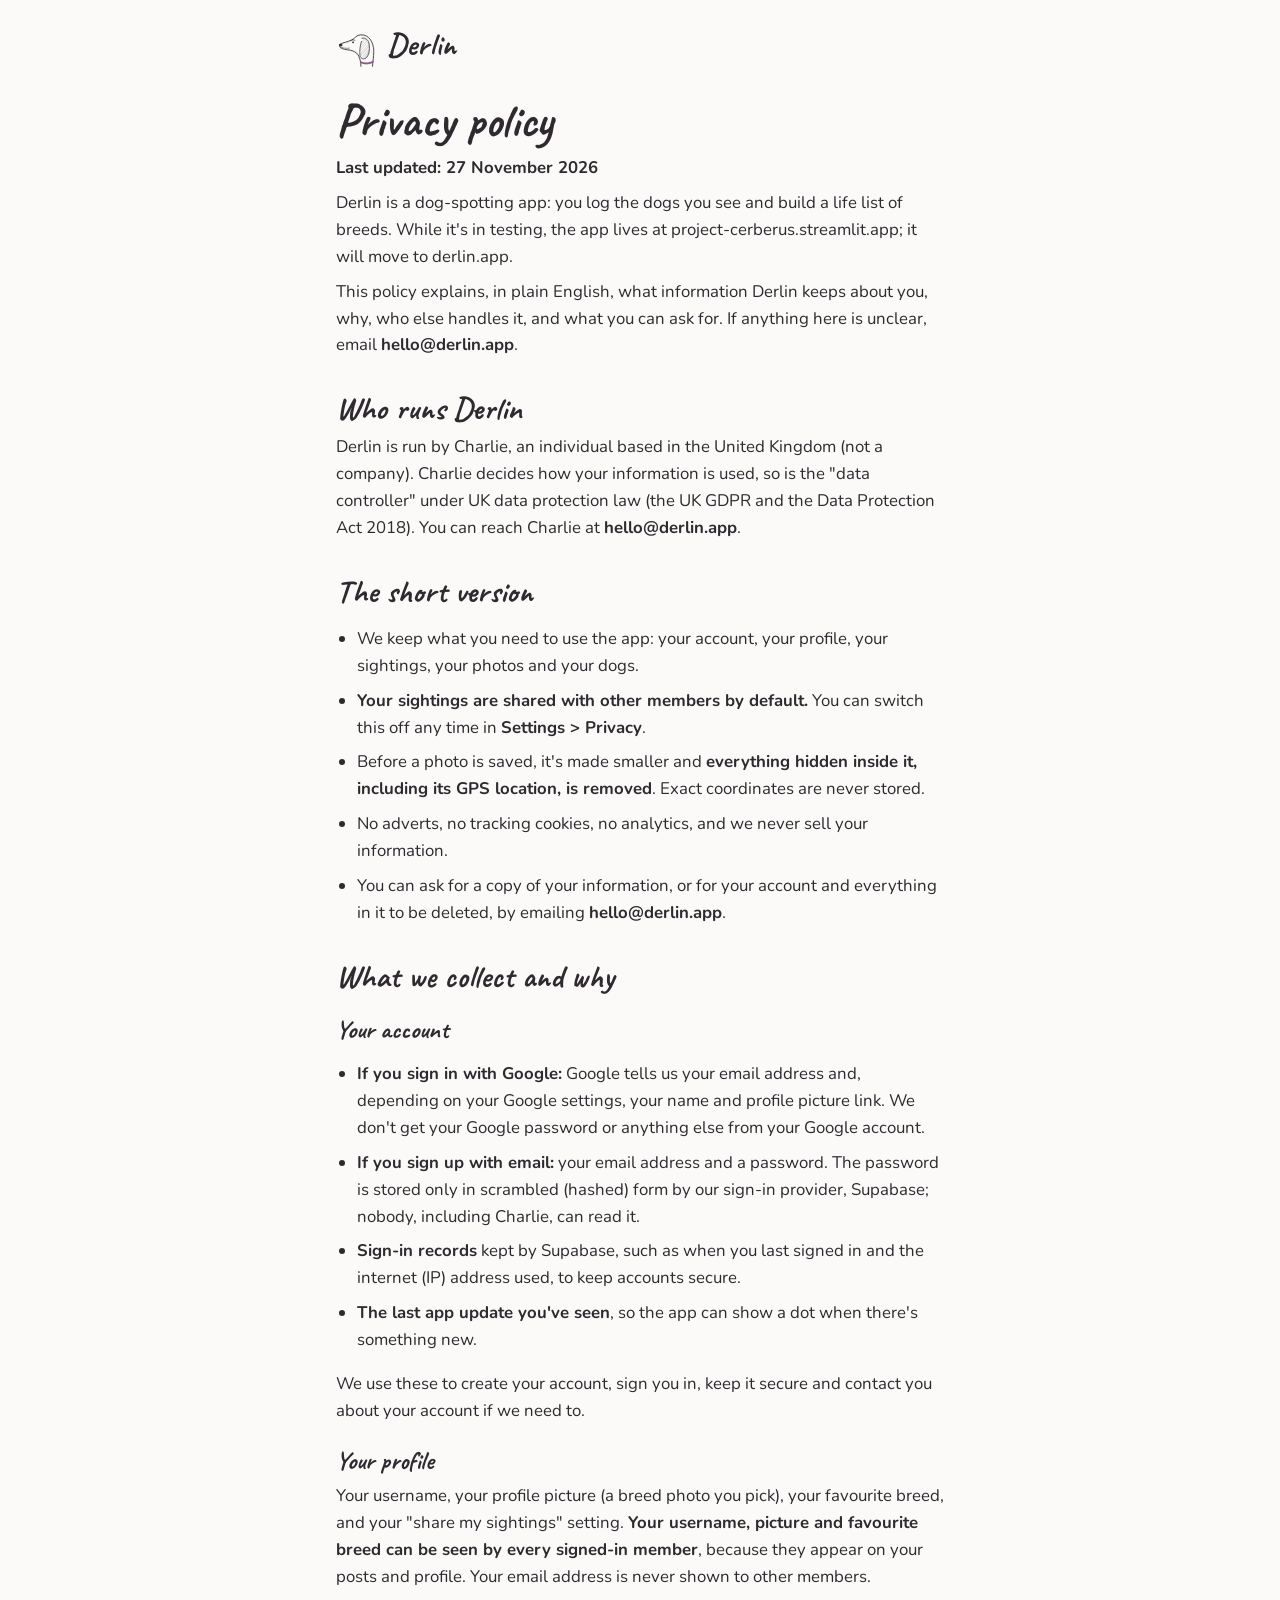
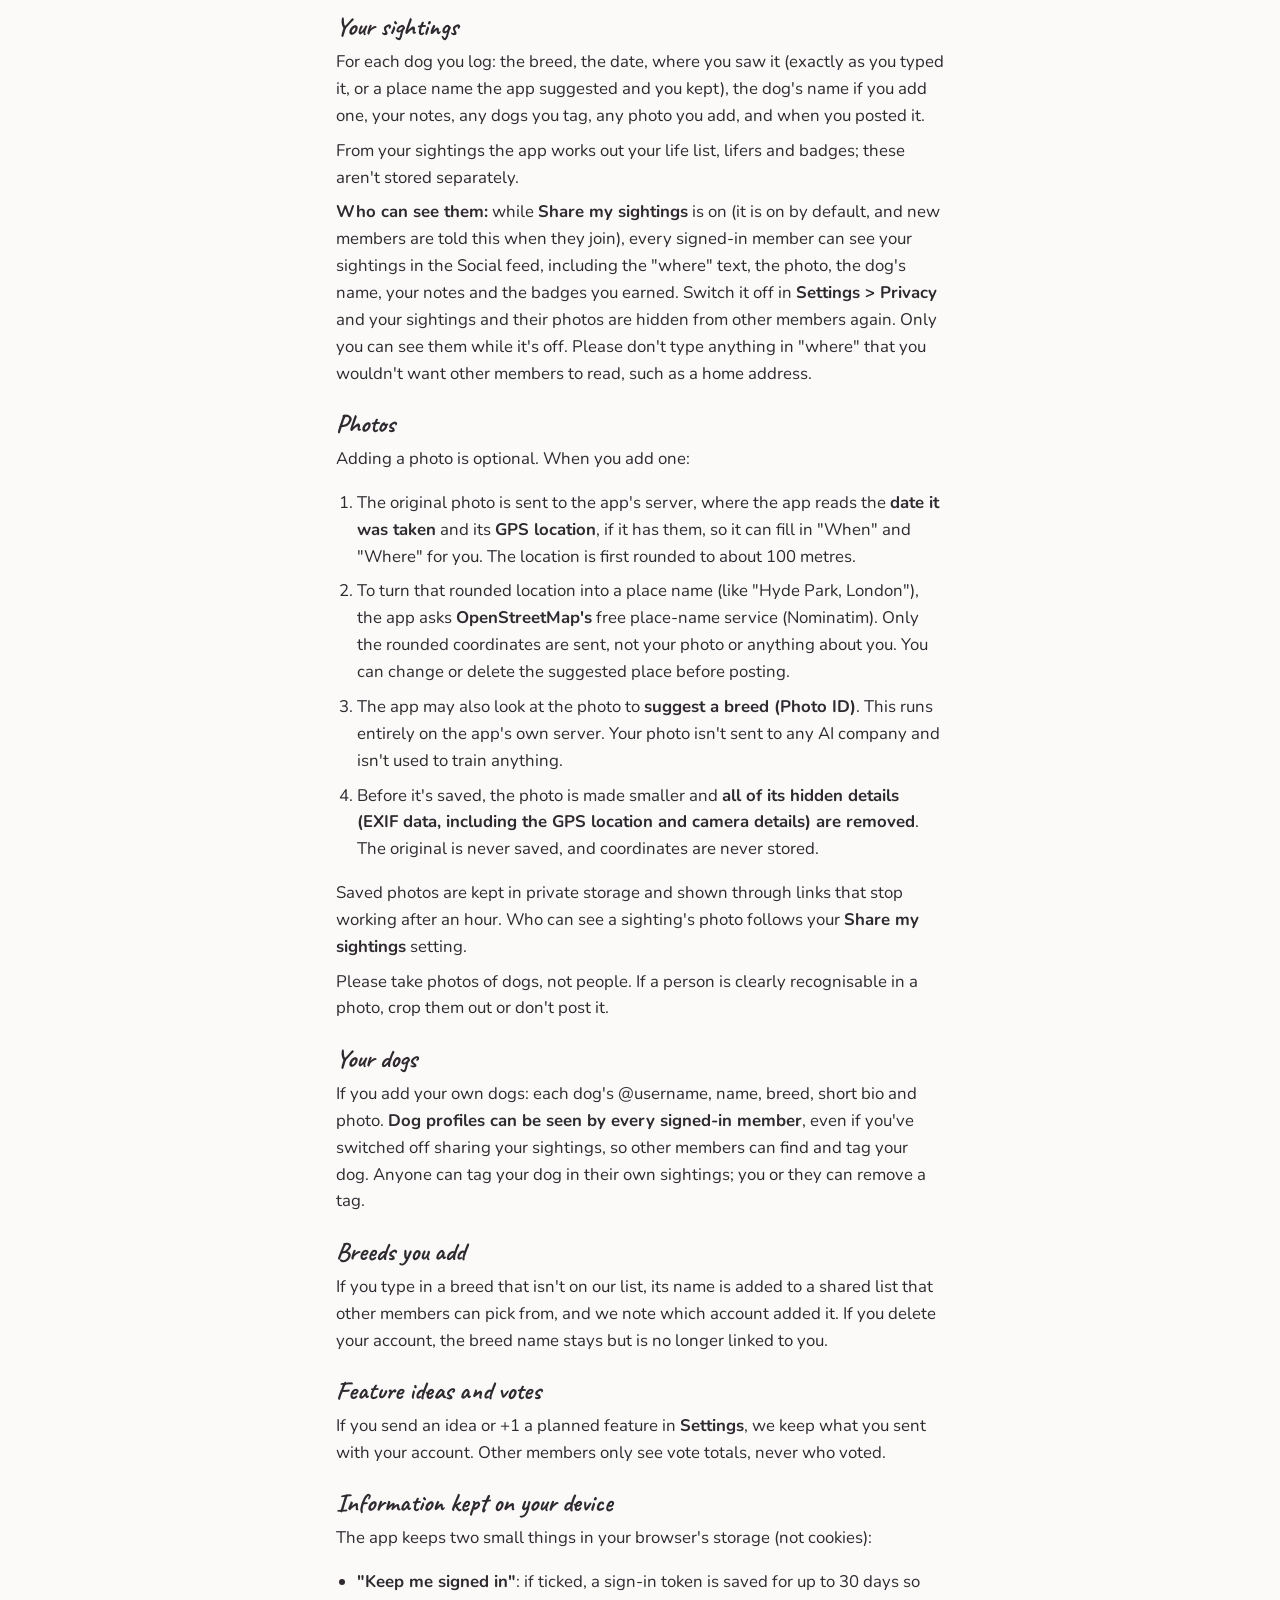
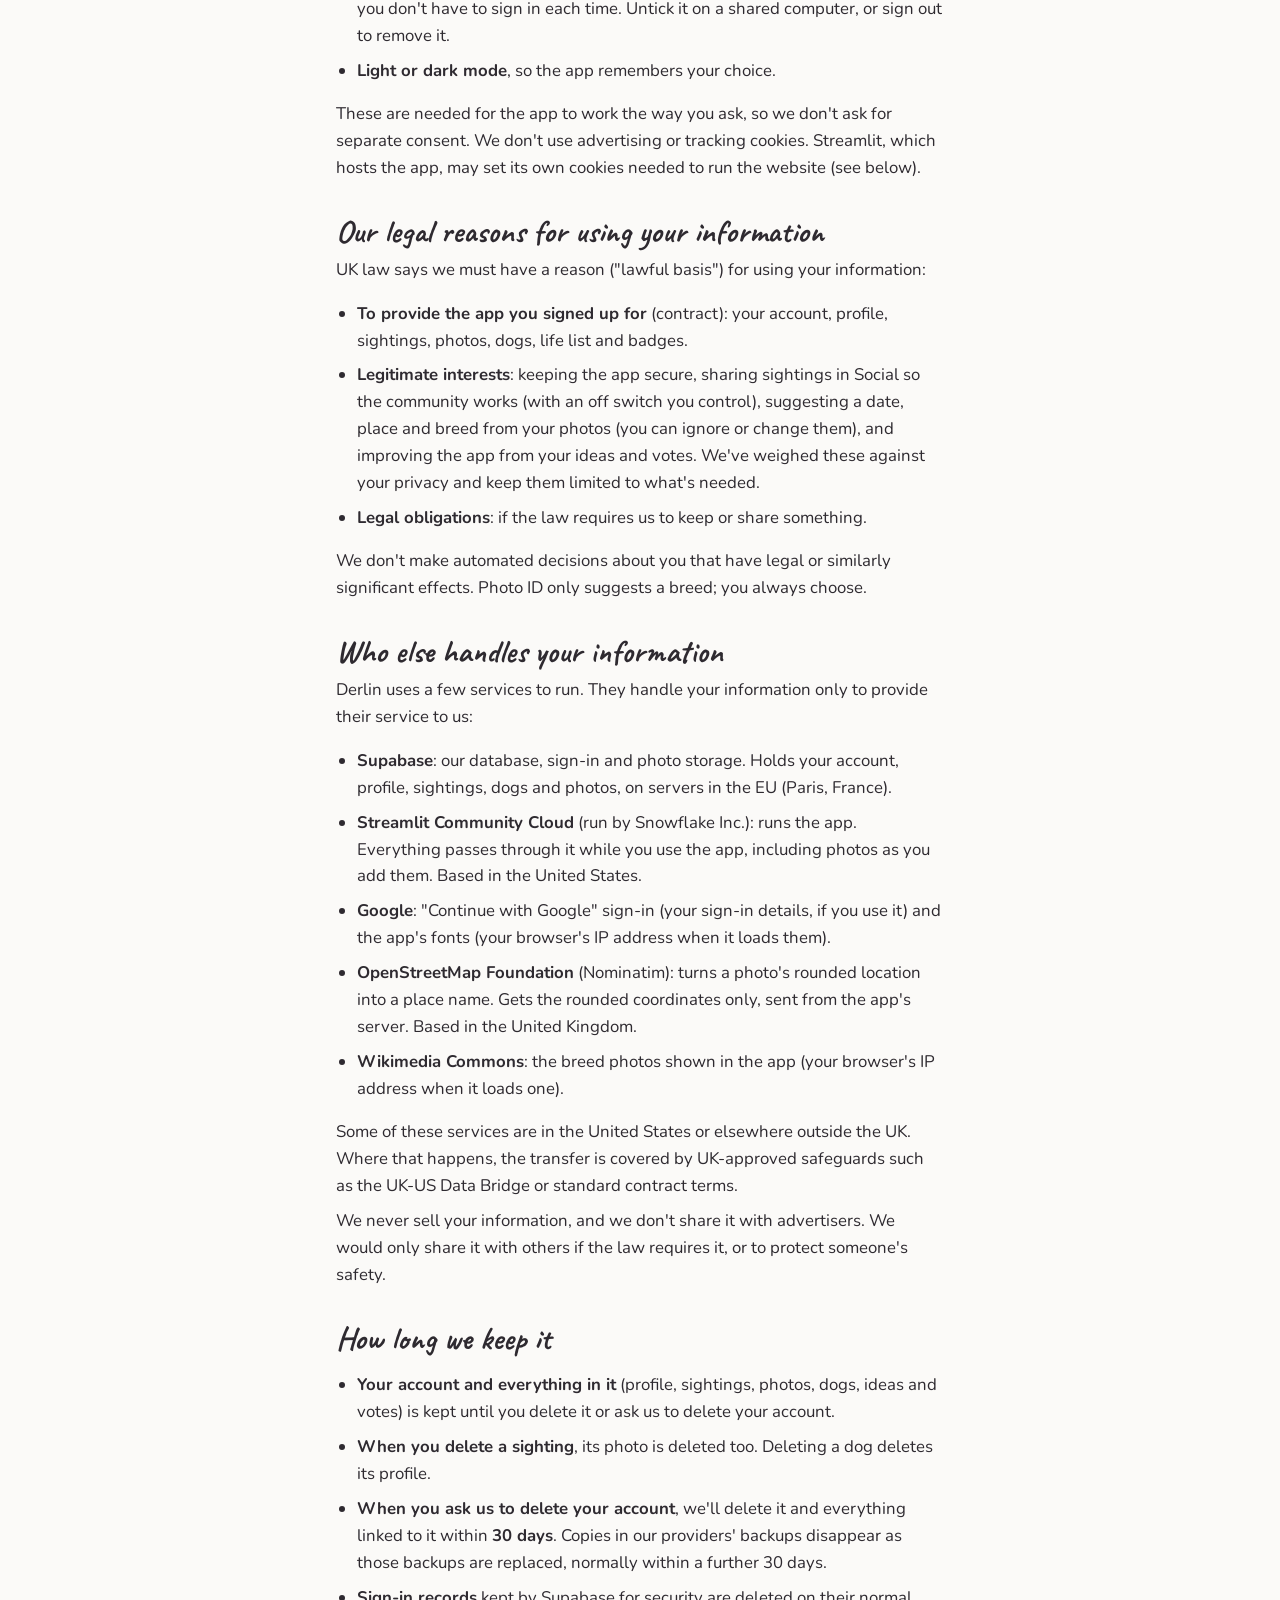
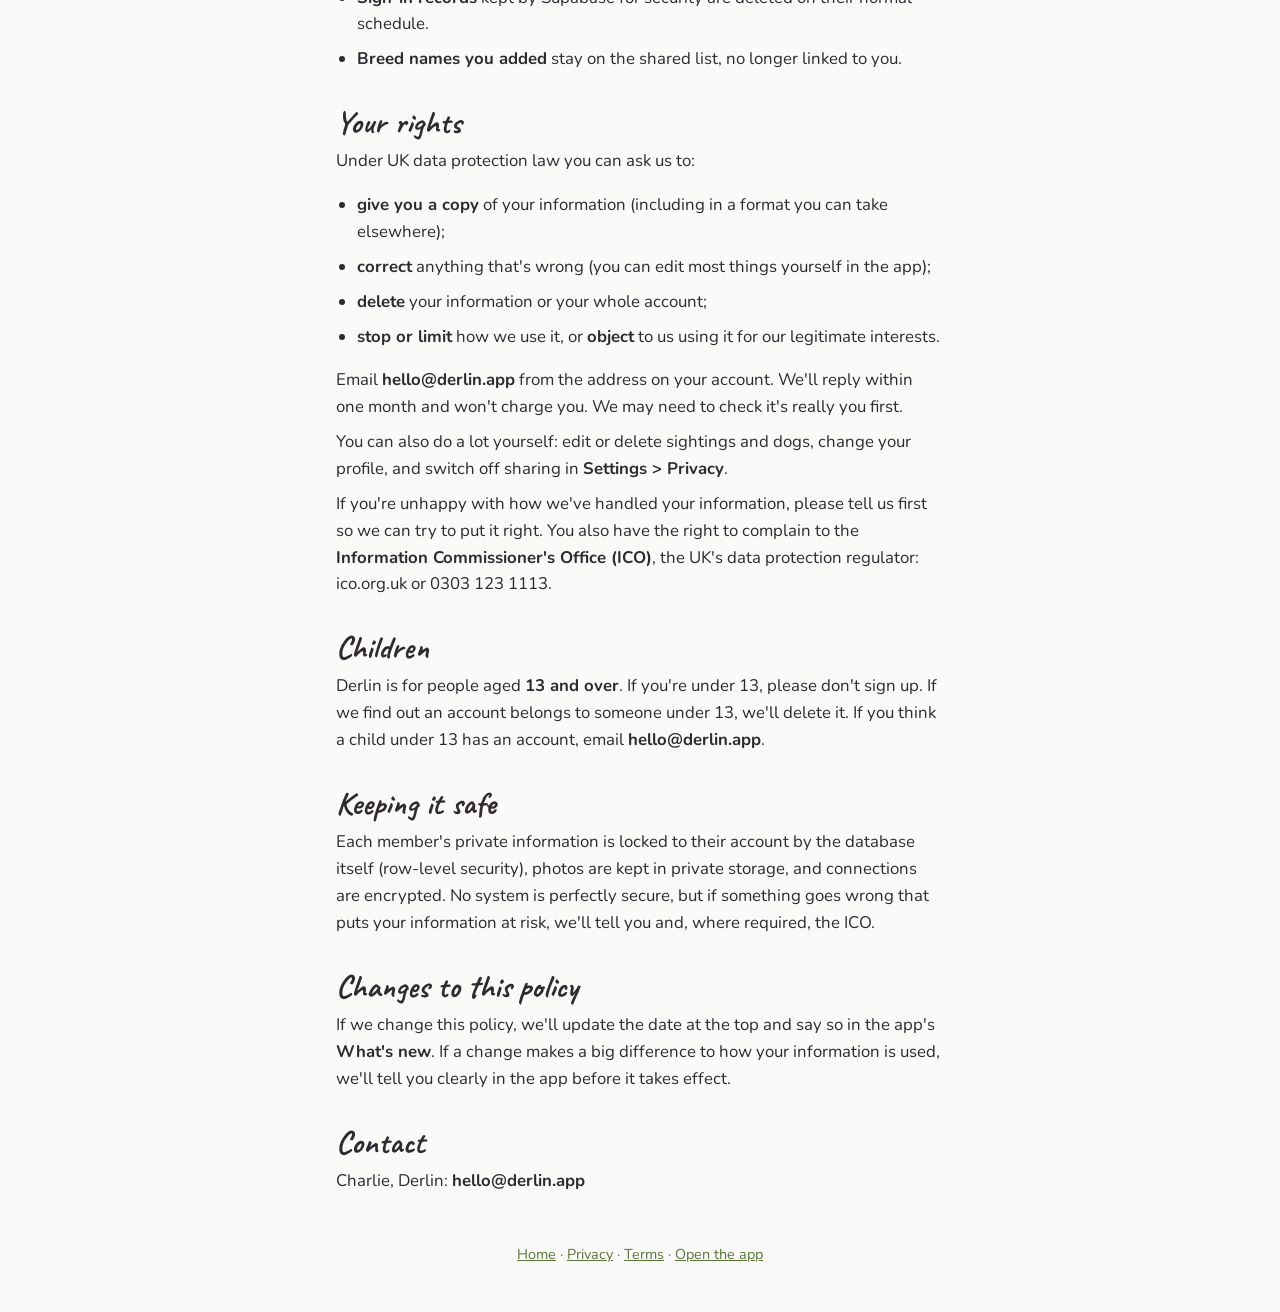
==== site/privacy/index.html @ f9aa0d82 "Get the app ready to run on Render at app.derlin.app Adds render.yaml, a Render "Blueprint" that tel" ====
<!doctype html>
<html lang="en">
<head>
<meta charset="utf-8">
<meta name="viewport" content="width=device-width, initial-scale=1">
<title>Privacy policy - Derlin</title>
<meta name="theme-color" content="#FBFAF8" media="(prefers-color-scheme: light)">
<meta name="theme-color" content="#18171A" media="(prefers-color-scheme: dark)">
<link rel="icon" href="../icon.svg" type="image/svg+xml">
<link rel="icon" href="../icon.png" type="image/png">
<link rel="apple-touch-icon" href="../icon.png">
<link rel="preconnect" href="https://fonts.googleapis.com">
<link rel="preconnect" href="https://fonts.gstatic.com" crossorigin>
<link href="https://fonts.googleapis.com/css2?family=Caveat:wght@600;700&family=Nunito:wght@400;600;700;800&display=swap" rel="stylesheet">
<link rel="stylesheet" href="../style.css">
</head>
<body>
<main>
  <header class="legal-top"><svg class="logo" xmlns="http://www.w3.org/2000/svg" viewBox="0 0 180 200" role="img" aria-label="Derlin logo: a pencil sketch of a dachshund's head">
  <defs>
    <clipPath id="ear">
      <path d="M112 70 C128 66 142 78 144 98 C147 122 142 146 130 156 C120 164 106 158 104 146 C101 128 104 104 110 84 Z"/>
    </clipPath>
  </defs>
  <g class="ink" fill="none" stroke="currentColor" stroke-linecap="round" stroke-linejoin="round">
    <g clip-path="url(#ear)" stroke-width="1.3" stroke-opacity=".5">
      <path d="M104 96 L122 74"/><path d="M104 106 L130 74"/><path d="M104 116 L137 78"/>
      <path d="M103 127 L141 84"/><path d="M104 138 L144 93"/><path d="M107 147 L145 103"/>
      <path d="M112 154 L145 115"/><path d="M119 158 L144 128"/><path d="M127 158 L142 140"/>
      <path d="M118 150 L143 122" stroke-opacity=".35"/><path d="M110 140 L144 101" stroke-opacity=".35"/>
    </g>
    <path stroke-width="3.4" d="M158 192 C160 160 168 128 160 100 C154 78 140 60 118 56 C100 53 86 60 78 72 C66 80 46 86 26 92 C16 95 12 104 18 110 C26 118 44 120 62 122 C76 124 88 132 96 142 C104 156 108 174 108 192"/>
    <path stroke-width="3.1" d="M112 70 C128 66 142 78 144 98 C147 122 142 146 130 156 C120 164 106 158 104 146 C101 128 104 104 110 84"/>
    <path stroke-width="2.3" d="M65 79 Q73 74 82 79"/>
    <path stroke-width="2.3" d="M23 110 C34 114 46 115 58 113"/>
    <g stroke-width="1.3" stroke-opacity=".5">
      <path d="M157 188 C159 158 167 129 159 103 C153 81 139 61 118 58 C101 56 89 61 81 70"/>
      <path d="M76 75 C64 82 46 87 29 93 C21 96 16 101 19 107"/>
      <path d="M114 71 C130 69 141 82 142 101 C144 124 139 145 128 154"/>
      <path d="M61 124 C76 126 87 134 95 145 C102 158 106 174 107 189"/>
      <path d="M66 81 Q73 77 80 80"/>
    </g>
    <g stroke-width="1.2" stroke-opacity=".38">
      <path d="M40 117 L48 119"/><path d="M50 118 L58 119"/>
      <path d="M44 92 L52 89"/><path d="M56 88 L63 85"/>
      <path d="M86 126 L92 131"/><path d="M90 136 L96 141"/>
      <path d="M150 120 L156 126"/><path d="M151 132 L157 137"/>
    </g>
    <ellipse cx="74" cy="88" rx="4.4" ry="4" fill="currentColor" stroke="none"/>
    <circle cx="75.6" cy="86.6" r="1.2" fill="#FAF8F5" stroke="none"/>
    <ellipse cx="20" cy="100" rx="7.6" ry="6.3" fill="currentColor" stroke="none"/>
    <path stroke-width="1.2" stroke-opacity=".5" d="M27 97 C30 101 30 104 27 107"/>
  </g>
  <path class="collar" d="M108 174 C122 181 146 181 160 172" fill="none" stroke="#8A5A83" stroke-width="7" stroke-linecap="round"/>
  <path class="collar" d="M110 179 C124 185 145 185 158 177" fill="none" stroke="#8A5A83" stroke-width="1.4" stroke-opacity=".55" stroke-linecap="round"/>
</svg><a href="../">Derlin</a></header>
  <article class="legal">
<h1>Privacy policy</h1>
<p><strong>Last updated: 27 November 2026</strong></p>
<p>Derlin is a dog-spotting app: you log the dogs you see and build a life list of breeds. While it's in testing, the app lives at project-cerberus.streamlit.app; it will move to derlin.app.</p>
<p>This policy explains, in plain English, what information Derlin keeps about you, why, who else handles it, and what you can ask for. If anything here is unclear, email <strong>hello@derlin.app</strong>.</p>
<h2>Who runs Derlin</h2>
<p>Derlin is run by Charlie, an individual based in the United Kingdom (not a company). Charlie decides how your information is used, so is the "data controller" under UK data protection law (the UK GDPR and the Data Protection Act 2018). You can reach Charlie at <strong>hello@derlin.app</strong>.</p>
<h2>The short version</h2>
<ul>
<li>We keep what you need to use the app: your account, your profile, your sightings, your photos and your dogs.</li>
<li><strong>Your sightings are shared with other members by default.</strong> You can switch this off any time in <strong>Settings &gt; Privacy</strong>.</li>
<li>Before a photo is saved, it's made smaller and <strong>everything hidden inside it, including its GPS location, is removed</strong>. Exact coordinates are never stored.</li>
<li>No adverts, no tracking cookies, no analytics, and we never sell your information.</li>
<li>You can ask for a copy of your information, or for your account and everything in it to be deleted, by emailing <strong>hello@derlin.app</strong>.</li>
</ul>
<h2>What we collect and why</h2>
<h3>Your account</h3>
<ul>
<li><strong>If you sign in with Google:</strong> Google tells us your email address and, depending on your Google settings, your name and profile picture link. We don't get your Google password or anything else from your Google account.</li>
<li><strong>If you sign up with email:</strong> your email address and a password. The password is stored only in scrambled (hashed) form by our sign-in provider, Supabase; nobody, including Charlie, can read it.</li>
<li><strong>Sign-in records</strong> kept by Supabase, such as when you last signed in and the internet (IP) address used, to keep accounts secure.</li>
<li><strong>The last app update you've seen</strong>, so the app can show a dot when there's something new.</li>
</ul>
<p>We use these to create your account, sign you in, keep it secure and contact you about your account if we need to.</p>
<h3>Your profile</h3>
<p>Your username, your profile picture (a breed photo you pick), your favourite breed, and your "share my sightings" setting. <strong>Your username, picture and favourite breed can be seen by every signed-in member</strong>, because they appear on your posts and profile. Your email address is never shown to other members.</p>
<h3>Your sightings</h3>
<p>For each dog you log: the breed, the date, where you saw it (exactly as you typed it, or a place name the app suggested and you kept), the dog's name if you add one, your notes, any dogs you tag, any photo you add, and when you posted it.</p>
<p>From your sightings the app works out your life list, lifers and badges; these aren't stored separately.</p>
<p><strong>Who can see them:</strong> while <strong>Share my sightings</strong> is on (it is on by default, and new members are told this when they join), every signed-in member can see your sightings in the Social feed, including the "where" text, the photo, the dog's name, your notes and the badges you earned. Switch it off in <strong>Settings &gt; Privacy</strong> and your sightings and their photos are hidden from other members again. Only you can see them while it's off. Please don't type anything in "where" that you wouldn't want other members to read, such as a home address.</p>
<h3>Photos</h3>
<p>Adding a photo is optional. When you add one:</p>
<ol>
<li>The original photo is sent to the app's server, where the app reads the <strong>date it was taken</strong> and its <strong>GPS location</strong>, if it has them, so it can fill in "When" and "Where" for you. The location is first rounded to about 100 metres.</li>
<li>To turn that rounded location into a place name (like "Hyde Park, London"), the app asks <strong>OpenStreetMap's</strong> free place-name service (Nominatim). Only the rounded coordinates are sent, not your photo or anything about you. You can change or delete the suggested place before posting.</li>
<li>The app may also look at the photo to <strong>suggest a breed (Photo ID)</strong>. This runs entirely on the app's own server. Your photo isn't sent to any AI company and isn't used to train anything.</li>
<li>Before it's saved, the photo is made smaller and <strong>all of its hidden details (EXIF data, including the GPS location and camera details) are removed</strong>. The original is never saved, and coordinates are never stored.</li>
</ol>
<p>Saved photos are kept in private storage and shown through links that stop working after an hour. Who can see a sighting's photo follows your <strong>Share my sightings</strong> setting.</p>
<p>Please take photos of dogs, not people. If a person is clearly recognisable in a photo, crop them out or don't post it.</p>
<h3>Your dogs</h3>
<p>If you add your own dogs: each dog's @username, name, breed, short bio and photo. <strong>Dog profiles can be seen by every signed-in member</strong>, even if you've switched off sharing your sightings, so other members can find and tag your dog. Anyone can tag your dog in their own sightings; you or they can remove a tag.</p>
<h3>Breeds you add</h3>
<p>If you type in a breed that isn't on our list, its name is added to a shared list that other members can pick from, and we note which account added it. If you delete your account, the breed name stays but is no longer linked to you.</p>
<h3>Feature ideas and votes</h3>
<p>If you send an idea or +1 a planned feature in <strong>Settings</strong>, we keep what you sent with your account. Other members only see vote totals, never who voted.</p>
<h3>Information kept on your device</h3>
<p>The app keeps two small things in your browser's storage (not cookies):</p>
<ul>
<li><strong>"Keep me signed in"</strong>: if ticked, a sign-in token is saved for up to 30 days so you don't have to sign in each time. Untick it on a shared computer, or sign out to remove it.</li>
<li><strong>Light or dark mode</strong>, so the app remembers your choice.</li>
</ul>
<p>These are needed for the app to work the way you ask, so we don't ask for separate consent. We don't use advertising or tracking cookies. Streamlit, which hosts the app, may set its own cookies needed to run the website (see below).</p>
<h2>Our legal reasons for using your information</h2>
<p>UK law says we must have a reason ("lawful basis") for using your information:</p>
<ul>
<li><strong>To provide the app you signed up for</strong> (contract): your account, profile, sightings, photos, dogs, life list and badges.</li>
<li><strong>Legitimate interests</strong>: keeping the app secure, sharing sightings in Social so the community works (with an off switch you control), suggesting a date, place and breed from your photos (you can ignore or change them), and improving the app from your ideas and votes. We've weighed these against your privacy and keep them limited to what's needed.</li>
<li><strong>Legal obligations</strong>: if the law requires us to keep or share something.</li>
</ul>
<p>We don't make automated decisions about you that have legal or similarly significant effects. Photo ID only suggests a breed; you always choose.</p>
<h2>Who else handles your information</h2>
<p>Derlin uses a few services to run. They handle your information only to provide their service to us:</p>
<ul>
<li><strong>Supabase</strong>: our database, sign-in and photo storage. Holds your account, profile, sightings, dogs and photos, on servers in the EU (Paris, France).</li>
<li><strong>Streamlit Community Cloud</strong> (run by Snowflake Inc.): runs the app. Everything passes through it while you use the app, including photos as you add them. Based in the United States.</li>
<li><strong>Google</strong>: "Continue with Google" sign-in (your sign-in details, if you use it) and the app's fonts (your browser's IP address when it loads them).</li>
<li><strong>OpenStreetMap Foundation</strong> (Nominatim): turns a photo's rounded location into a place name. Gets the rounded coordinates only, sent from the app's server. Based in the United Kingdom.</li>
<li><strong>Wikimedia Commons</strong>: the breed photos shown in the app (your browser's IP address when it loads one).</li>
</ul>
<p>Some of these services are in the United States or elsewhere outside the UK. Where that happens, the transfer is covered by UK-approved safeguards such as the UK-US Data Bridge or standard contract terms.</p>
<p>We never sell your information, and we don't share it with advertisers. We would only share it with others if the law requires it, or to protect someone's safety.</p>
<h2>How long we keep it</h2>
<ul>
<li><strong>Your account and everything in it</strong> (profile, sightings, photos, dogs, ideas and votes) is kept until you delete it or ask us to delete your account.</li>
<li><strong>When you delete a sighting</strong>, its photo is deleted too. Deleting a dog deletes its profile.</li>
<li><strong>When you ask us to delete your account</strong>, we'll delete it and everything linked to it within <strong>30 days</strong>. Copies in our providers' backups disappear as those backups are replaced, normally within a further 30 days.</li>
<li><strong>Sign-in records</strong> kept by Supabase for security are deleted on their normal schedule.</li>
<li><strong>Breed names you added</strong> stay on the shared list, no longer linked to you.</li>
</ul>
<h2>Your rights</h2>
<p>Under UK data protection law you can ask us to:</p>
<ul>
<li><strong>give you a copy</strong> of your information (including in a format you can take elsewhere);</li>
<li><strong>correct</strong> anything that's wrong (you can edit most things yourself in the app);</li>
<li><strong>delete</strong> your information or your whole account;</li>
<li><strong>stop or limit</strong> how we use it, or <strong>object</strong> to us using it for our legitimate interests.</li>
</ul>
<p>Email <strong>hello@derlin.app</strong> from the address on your account. We'll reply within one month and won't charge you. We may need to check it's really you first.</p>
<p>You can also do a lot yourself: edit or delete sightings and dogs, change your profile, and switch off sharing in <strong>Settings &gt; Privacy</strong>.</p>
<p>If you're unhappy with how we've handled your information, please tell us first so we can try to put it right. You also have the right to complain to the <strong>Information Commissioner's Office (ICO)</strong>, the UK's data protection regulator: ico.org.uk or 0303 123 1113.</p>
<h2>Children</h2>
<p>Derlin is for people aged <strong>13 and over</strong>. If you're under 13, please don't sign up. If we find out an account belongs to someone under 13, we'll delete it. If you think a child under 13 has an account, email <strong>hello@derlin.app</strong>.</p>
<h2>Keeping it safe</h2>
<p>Each member's private information is locked to their account by the database itself (row-level security), photos are kept in private storage, and connections are encrypted. No system is perfectly secure, but if something goes wrong that puts your information at risk, we'll tell you and, where required, the ICO.</p>
<h2>Changes to this policy</h2>
<p>If we change this policy, we'll update the date at the top and say so in the app's <strong>What's new</strong>. If a change makes a big difference to how your information is used, we'll tell you clearly in the app before it takes effect.</p>
<h2>Contact</h2>
<p>Charlie, Derlin: <strong>hello@derlin.app</strong></p>
  </article>
  <footer>
    <p><a href="../">Home</a> · <a href="../privacy/">Privacy</a> · <a href="../terms/">Terms</a> · <a href="https://project-cerberus.streamlit.app">Open the app</a></p>
  </footer>
</main>
</body>
</html>
---- site/style.css ----
/* Styles for the Derlin landing page and its privacy and terms pages. Hand-edited
   (not generated): scripts/build_site.py only writes the HTML pages. */
/* The app's brand colours (.streamlit/config.toml and MOBILE_CSS / DARK_CSS in app.py).
   Unlike the app, this page simply follows the phone's light or dark setting. */
:root {
  --paper: #FBFAF8; --card: #EFF2E8; --ink: #2E2A30; --ink-soft: #5E5862;
  --pistachio: #BFD99A; --pistachio-soft: rgba(191, 217, 154, .35);
  --pistachio-text: #56763A; --plum: #8A5A83; --plum-soft: rgba(138, 90, 131, .12);
  --on-pistachio: #26222A;
}
@media (prefers-color-scheme: dark) {
  :root {
    --paper: #18171A; --card: #262429; --ink: #ECE9EE; --ink-soft: #B5AFB9;
    --pistachio: #A9C985; --pistachio-soft: rgba(169, 201, 133, .16);
    --pistachio-text: #B9D697; --plum: #E3BEDD; --plum-soft: rgba(227, 190, 221, .14);
    --on-pistachio: #18171A;
  }
}
* { box-sizing: border-box; }
html { -webkit-text-size-adjust: 100%; }
body {
  margin: 0; background: var(--paper); color: var(--ink);
  font: 400 1.05rem/1.6 Nunito, system-ui, sans-serif;
}
main { max-width: 40rem; margin: 0 auto; padding: 0 1rem 2rem; }
h1, h2, h3 { font-family: Caveat, cursive; font-weight: 700; line-height: 1.1; margin: 0; }
a { color: var(--pistachio-text); }
.sketch { width: 1.2em; height: 1.2em; vertical-align: -.25em; }

/* The top: logo, name, one line and the button */
.hero { text-align: center; padding: 2.5rem 0 1.5rem; }
.logo { width: 9rem; height: auto; display: block; margin: 0 auto .5rem; }
.logo .ink { color: var(--ink); }
.logo .collar { stroke: var(--plum); }
.hero h1 { font-size: 4.2rem; }
.hero .tagline { font-family: Caveat, cursive; font-size: 1.9rem; color: var(--plum); margin: .1rem 0 .8rem; }
.hero p { margin: 0 auto 1.4rem; max-width: 30rem; color: var(--ink-soft); }
.button {
  display: inline-block; padding: .85rem 2rem; border-radius: .75rem;
  background: var(--pistachio); color: var(--on-pistachio); font-weight: 800;
  font-size: 1.15rem; text-decoration: none; box-shadow: 0 2px 0 var(--pistachio-text);
}
.button:hover, .button:focus-visible { filter: brightness(1.05); }
.button:active { transform: translateY(1px); box-shadow: none; }
.small { font-size: .9rem; color: var(--ink-soft); margin-top: .7rem; }

section { margin-top: 2.5rem; }
section > h2 { font-size: 2.4rem; text-align: center; margin-bottom: 1rem; }

/* How it works: three numbered steps */
.steps { list-style: none; padding: 0; margin: 0; display: grid; gap: .8rem; }
.steps li {
  display: flex; gap: .9rem; align-items: flex-start; background: var(--card);
  border-radius: .9rem; padding: .9rem 1rem;
}
.steps .icon {
  flex: none; width: 2.6rem; height: 2.6rem; border-radius: 50%; display: grid;
  place-items: center; background: var(--pistachio-soft); color: var(--pistachio-text);
}
.steps .icon .sketch { width: 1.6rem; height: 1.6rem; }
.steps h3, .features h3 { font-size: 1.6rem; }
.steps p, .features p { margin: .1rem 0 0; }

/* Feature highlights: small cards, two across on wider screens */
.features { display: grid; gap: .8rem; grid-template-columns: 1fr; }
@media (min-width: 34rem) { .features { grid-template-columns: 1fr 1fr; } }
.features div { border: 1.5px solid var(--pistachio-soft); border-radius: .9rem; padding: .9rem 1rem; }
.features .sketch { width: 1.7rem; height: 1.7rem; color: var(--plum); }

/* Add to home screen */
.howto { display: grid; gap: .8rem; }
.howto div { background: var(--plum-soft); border-radius: .9rem; padding: .9rem 1rem; }
.howto h3 { font-size: 1.6rem; color: var(--plum); }
.howto ol { margin: .3rem 0 0; padding-left: 1.3rem; }

.closing { text-align: center; }
footer { text-align: center; color: var(--ink-soft); font-size: .9rem; margin-top: 3rem; }
footer .sketch { color: var(--plum); }

/* The privacy and terms pages (built from legal/*.md) */
.legal-top { display: flex; align-items: center; gap: .6rem; padding: 1.2rem 0 .5rem; }
.legal-top .logo { width: 2.6rem; margin: 0; }
.legal-top a { font-family: Caveat, cursive; font-size: 2rem; font-weight: 700; color: var(--ink); text-decoration: none; }
.legal h1 { font-size: 3rem; margin: 1rem 0 .5rem; }
.legal h2 { font-size: 2rem; text-align: left; margin: 2rem 0 .3rem; }
.legal h3 { font-size: 1.6rem; margin: 1.4rem 0 .2rem; }
.legal p, .legal li { margin: .5rem 0; }
.legal ul, .legal ol { padding-left: 1.3rem; }
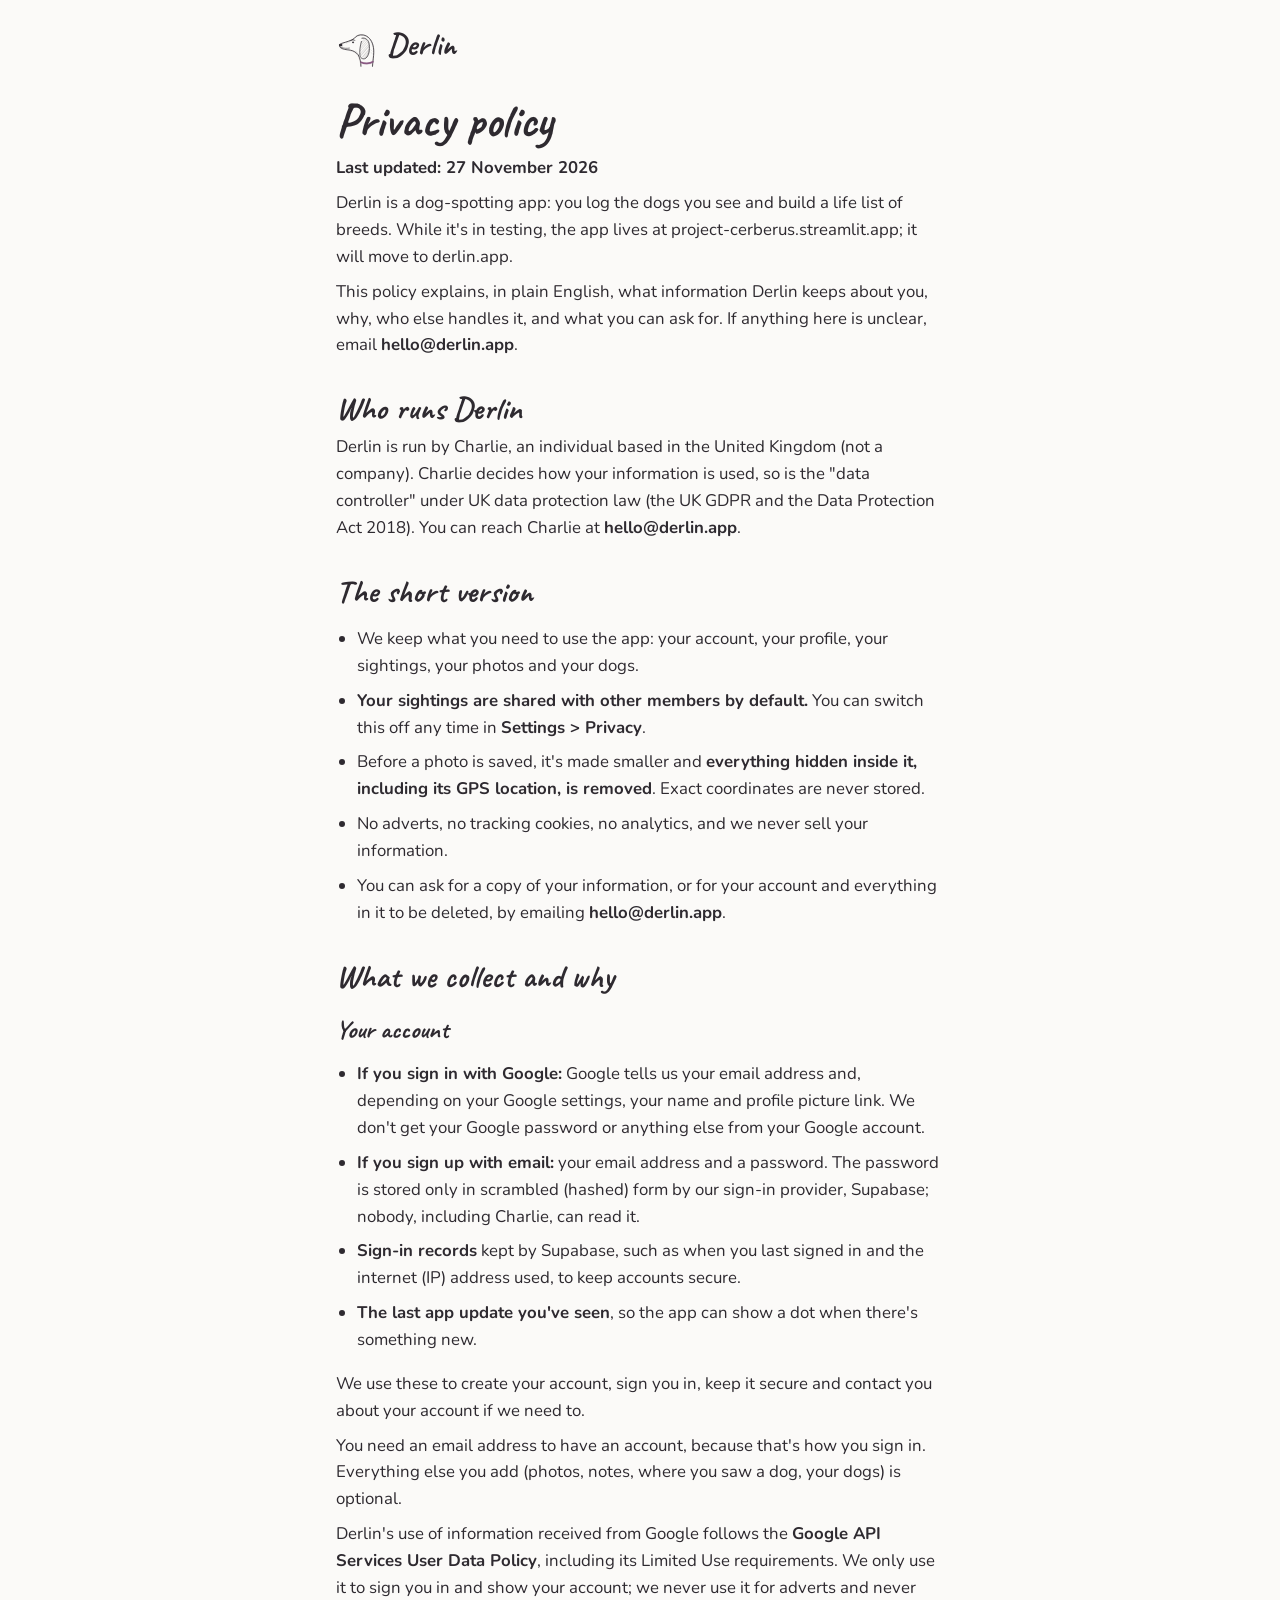
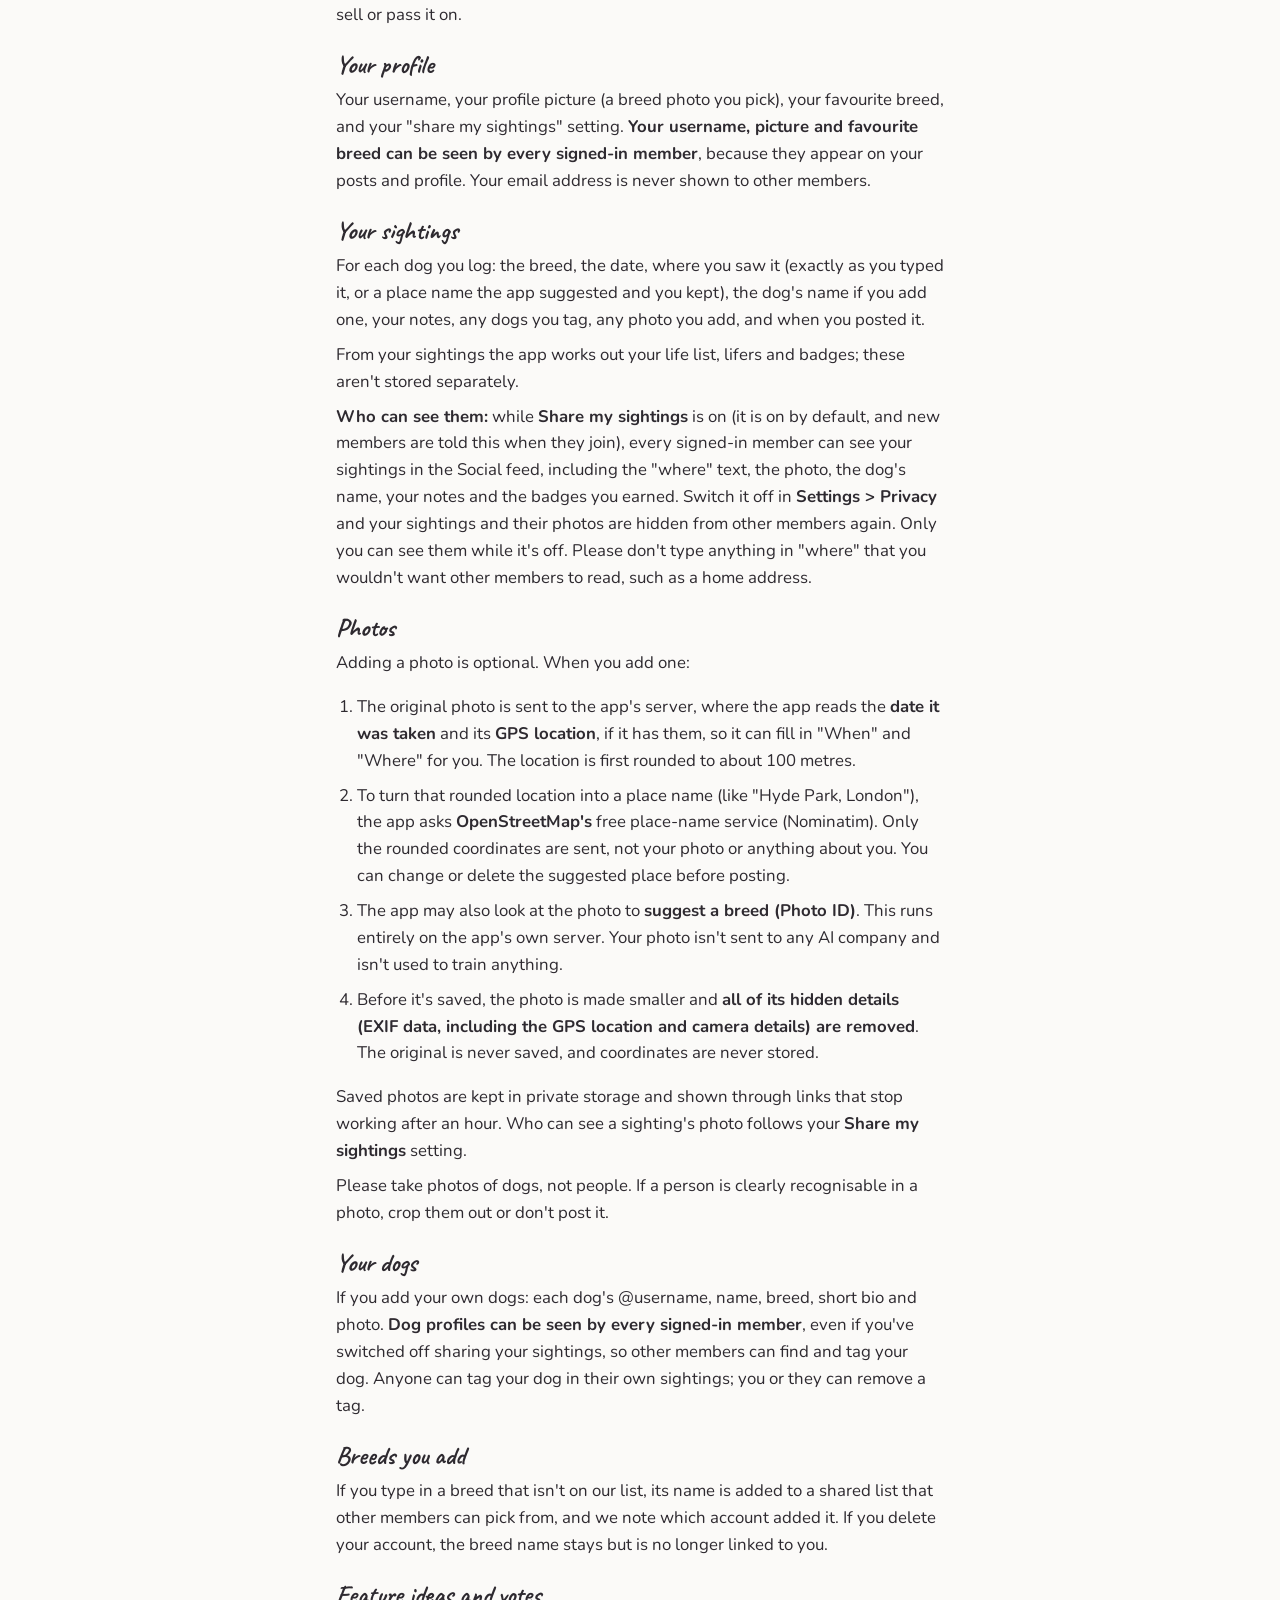
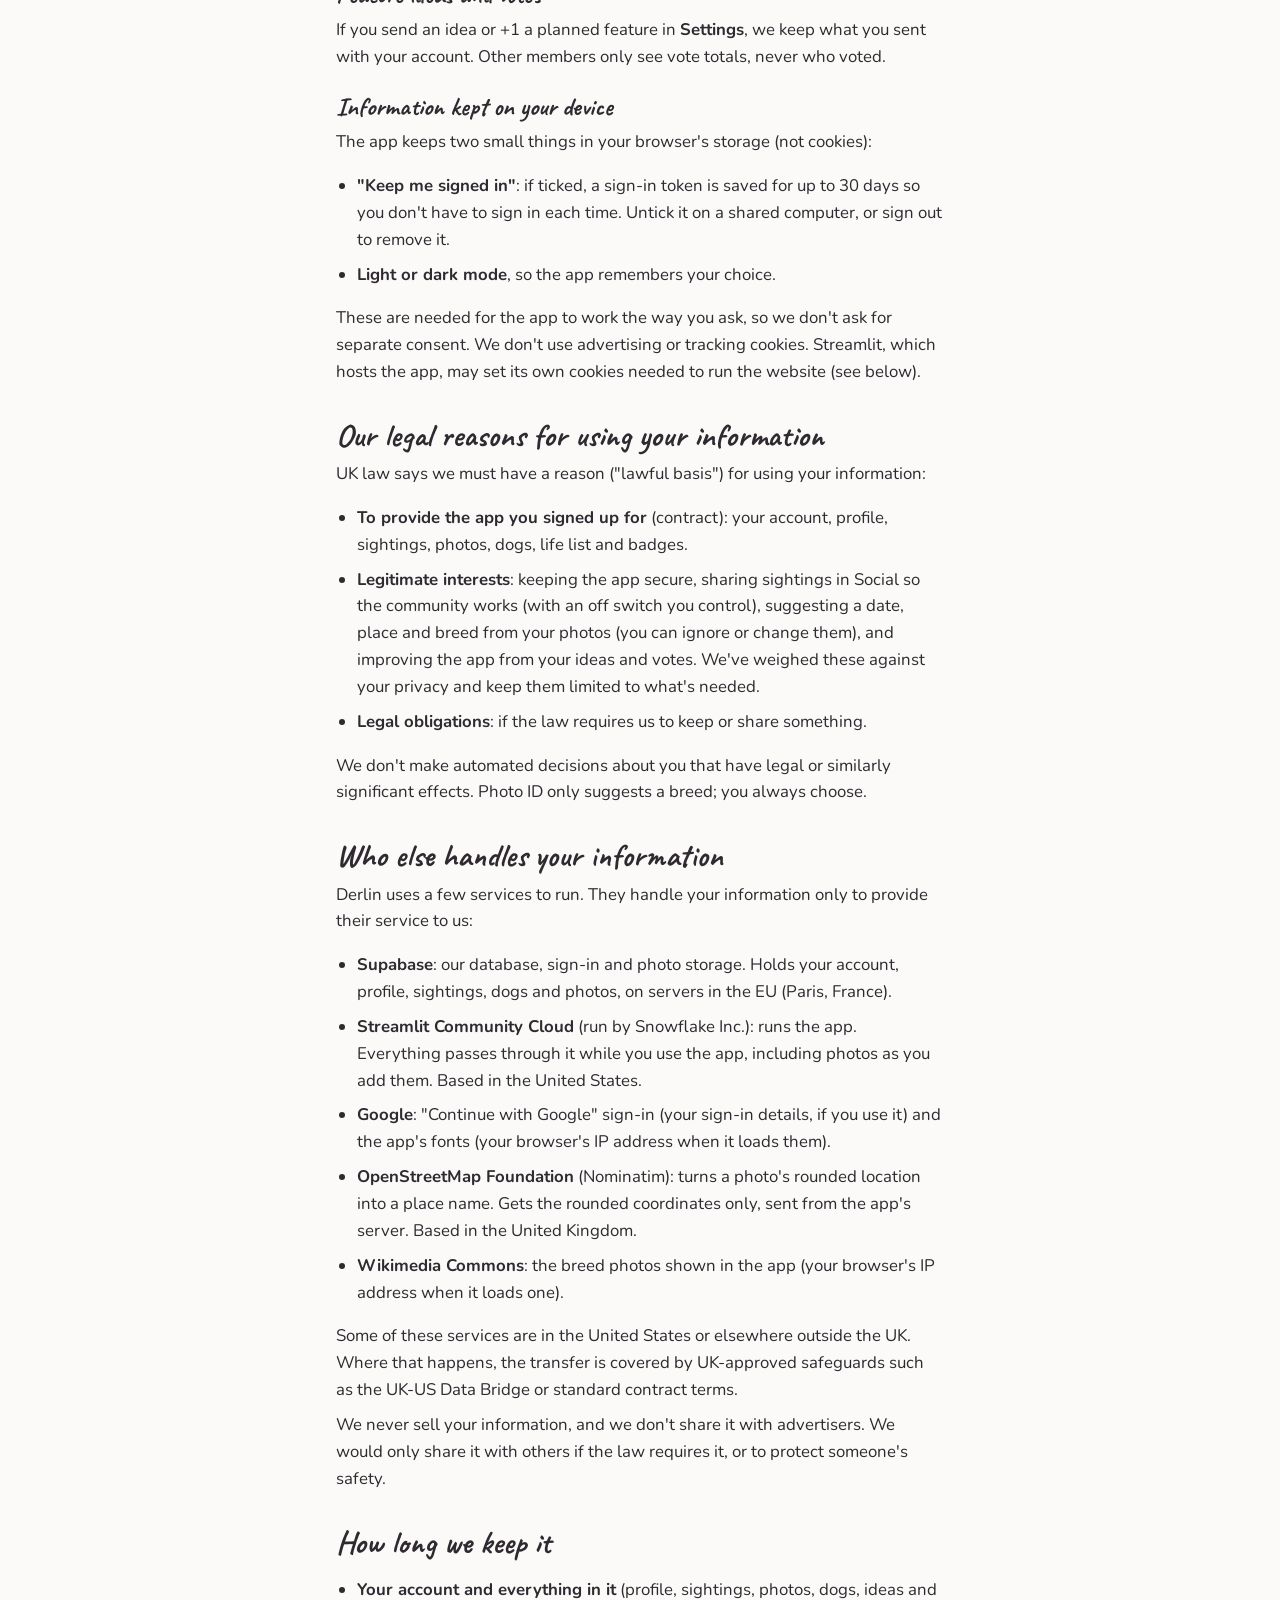
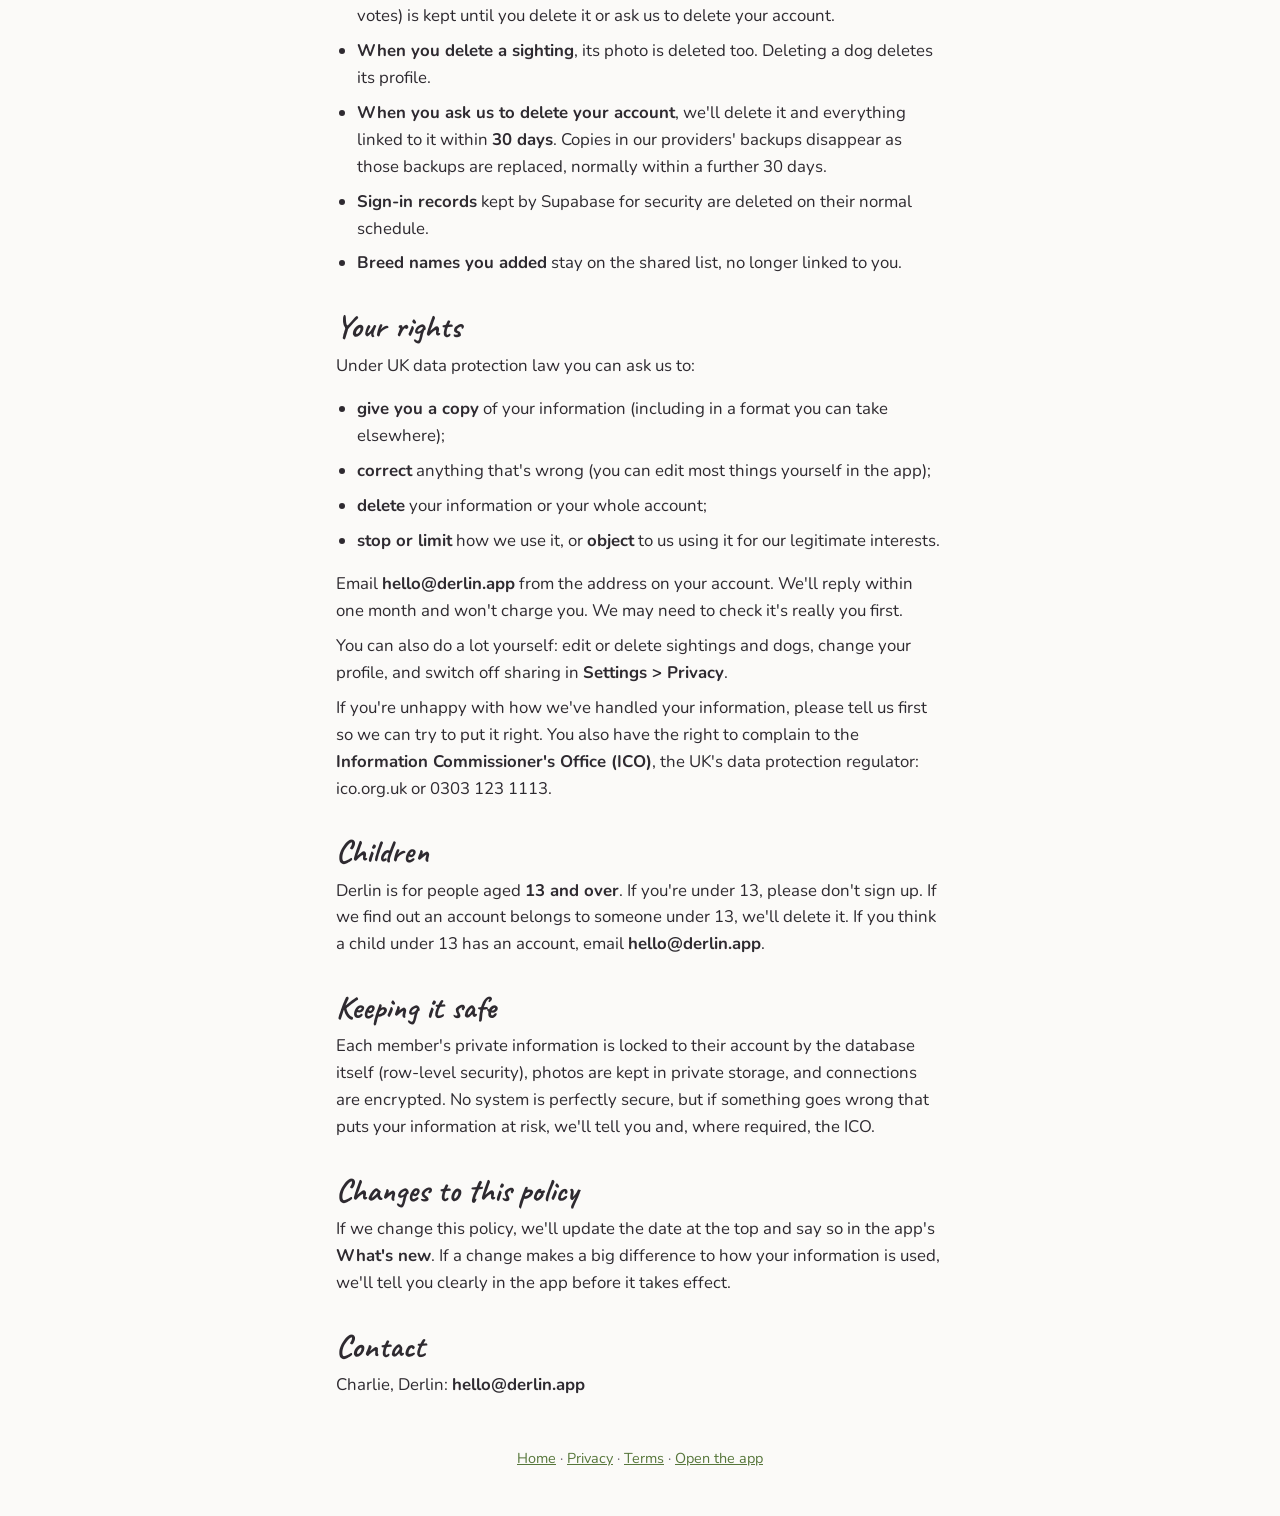
==== commit 1f1d8d17: "Merge remote-tracking branch 'origin/main' into claude/project-thread-qykwmz" ====
--- a/site/privacy/index.html
+++ b/site/privacy/index.html
@@ -78,6 +78,8 @@
 <li><strong>The last app update you've seen</strong>, so the app can show a dot when there's something new.</li>
 </ul>
 <p>We use these to create your account, sign you in, keep it secure and contact you about your account if we need to.</p>
+<p>You need an email address to have an account, because that's how you sign in. Everything else you add (photos, notes, where you saw a dog, your dogs) is optional.</p>
+<p>Derlin's use of information received from Google follows the <strong>Google API Services User Data Policy</strong>, including its Limited Use requirements. We only use it to sign you in and show your account; we never use it for adverts and never sell or pass it on.</p>
 <h3>Your profile</h3>
 <p>Your username, your profile picture (a breed photo you pick), your favourite breed, and your "share my sightings" setting. <strong>Your username, picture and favourite breed can be seen by every signed-in member</strong>, because they appear on your posts and profile. Your email address is never shown to other members.</p>
 <h3>Your sightings</h3>
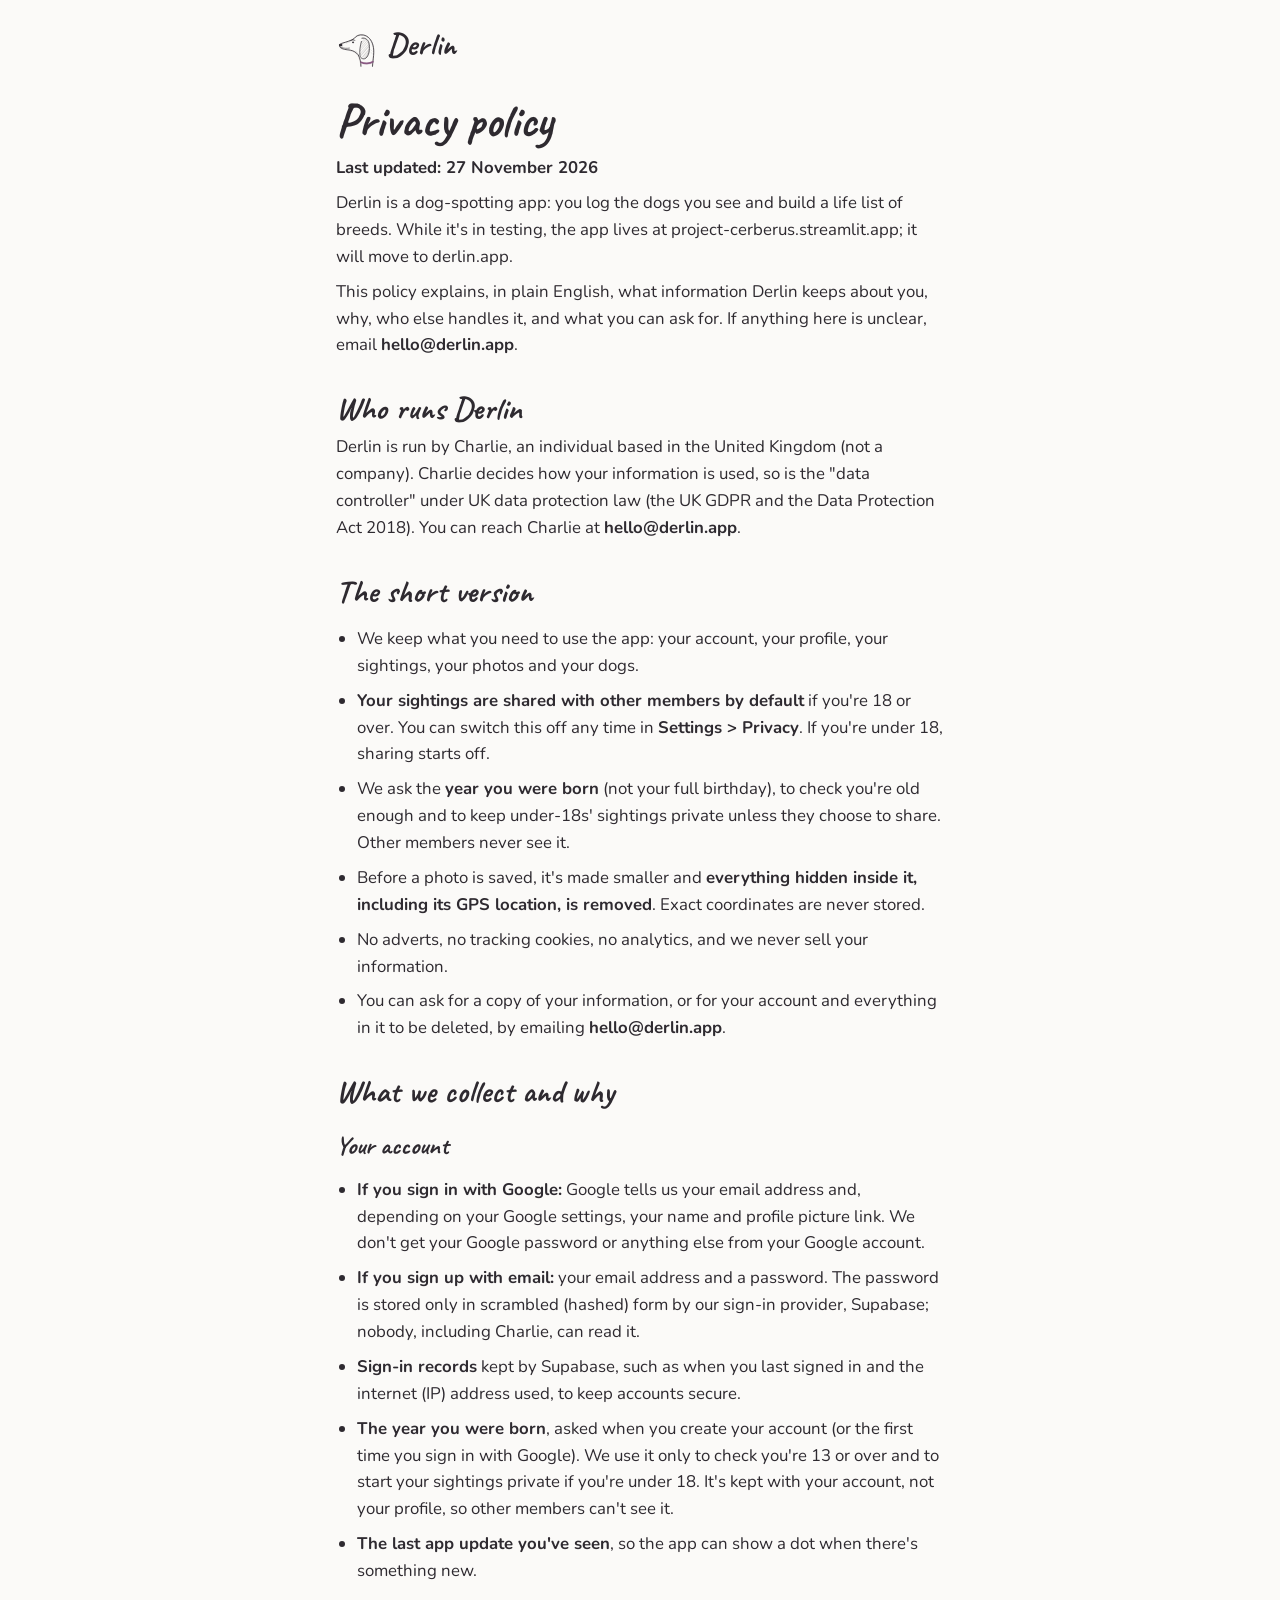
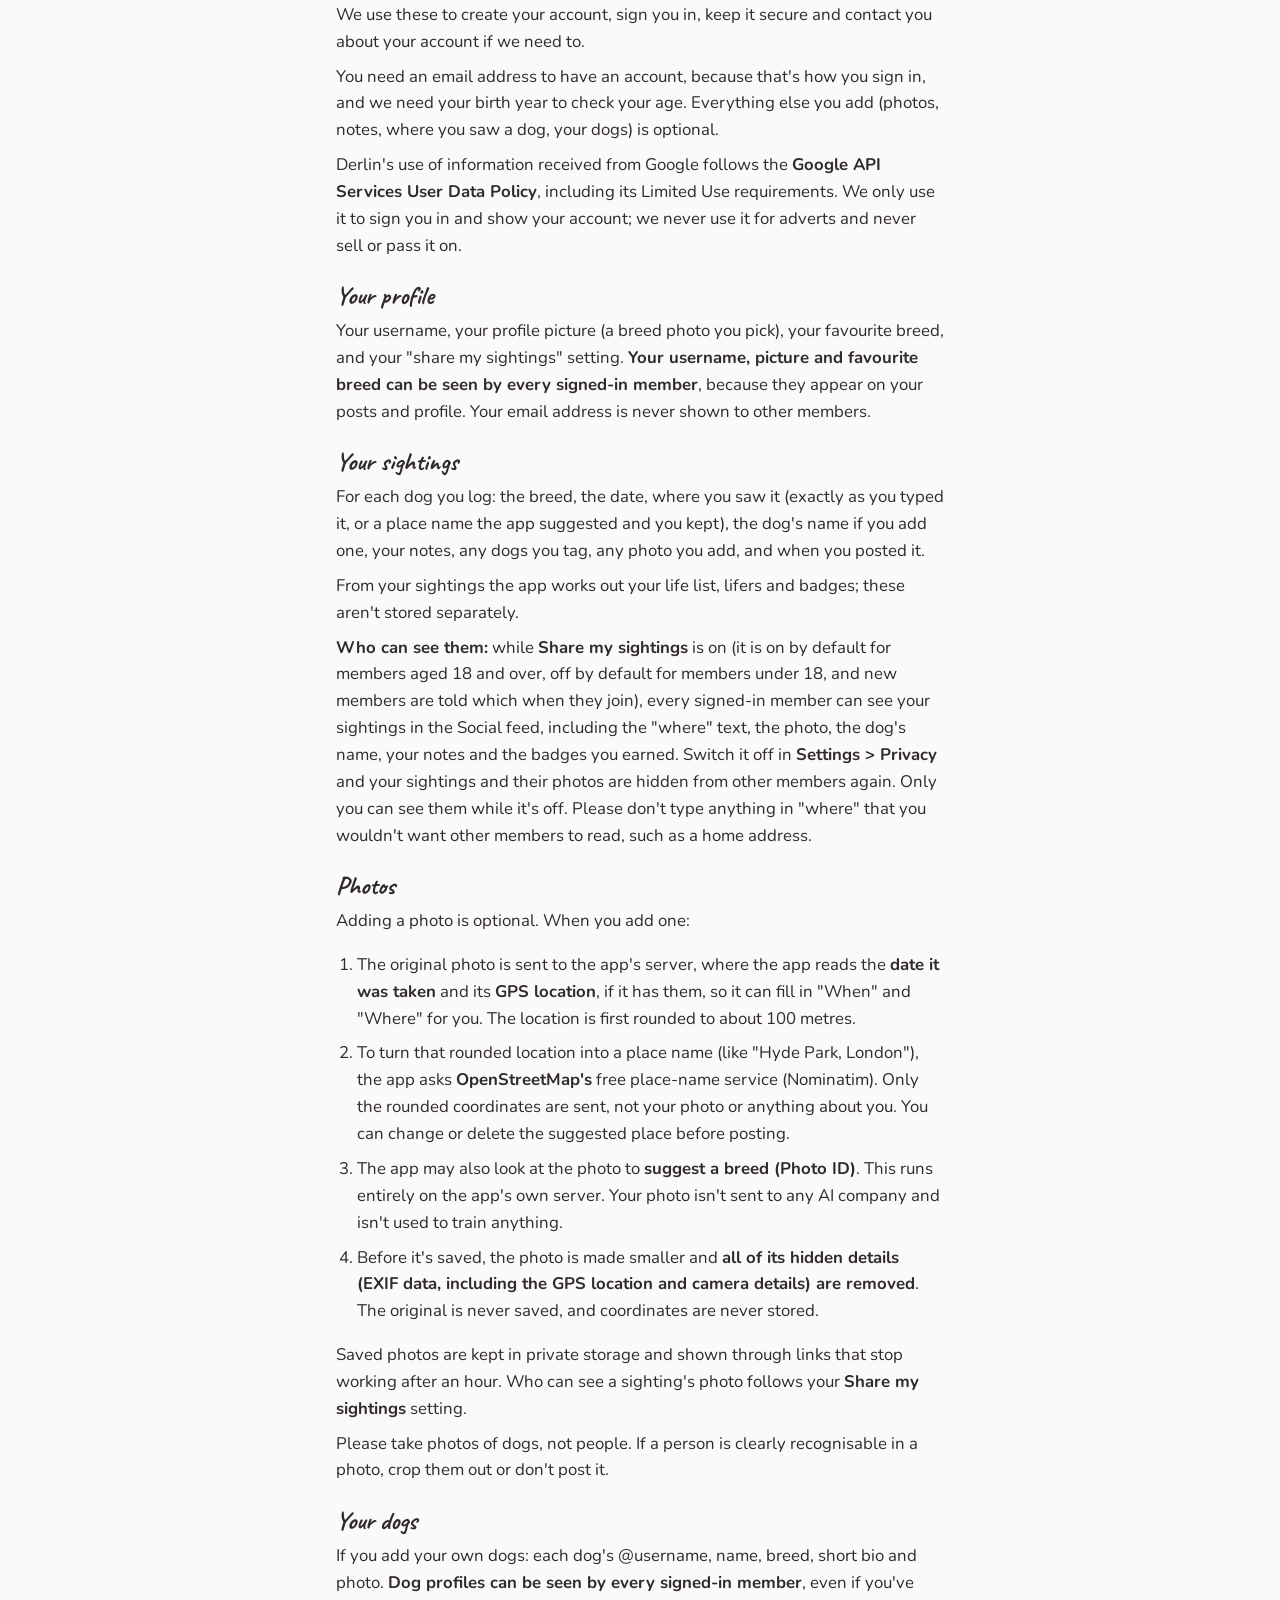
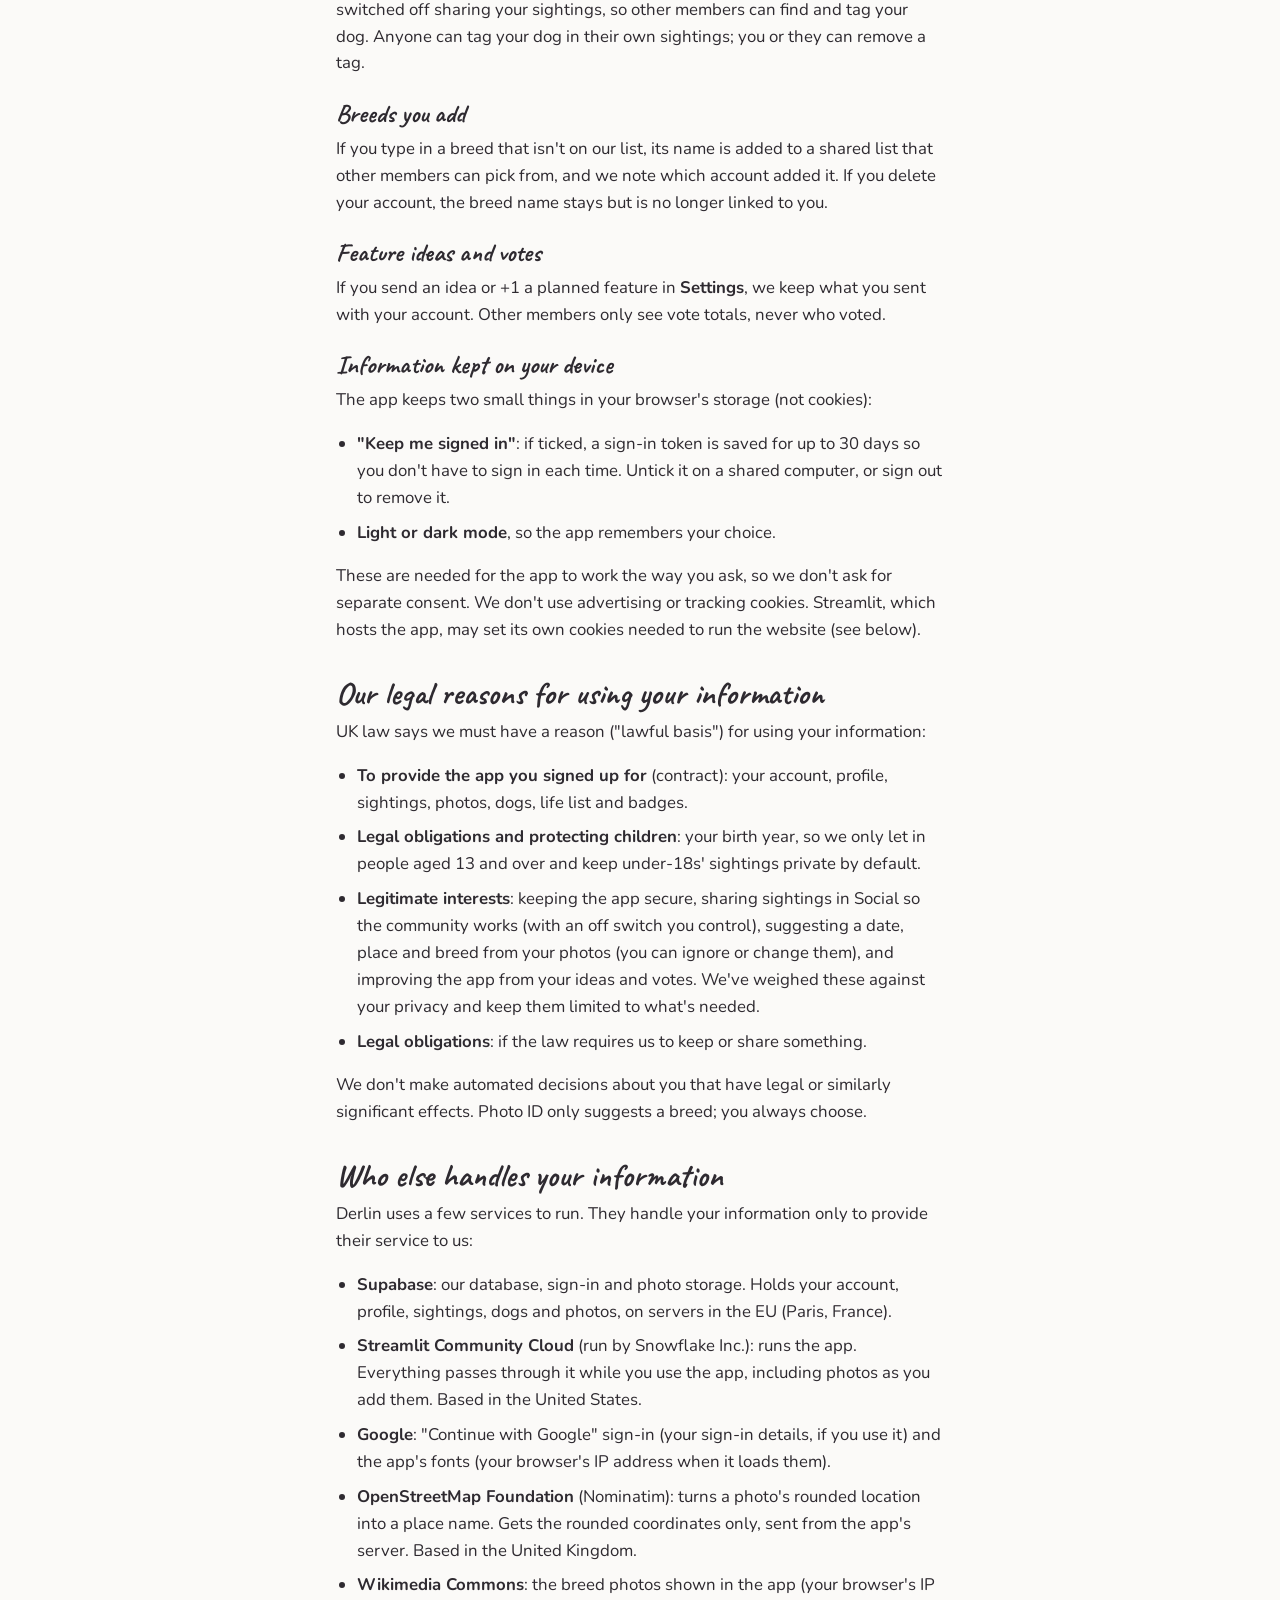
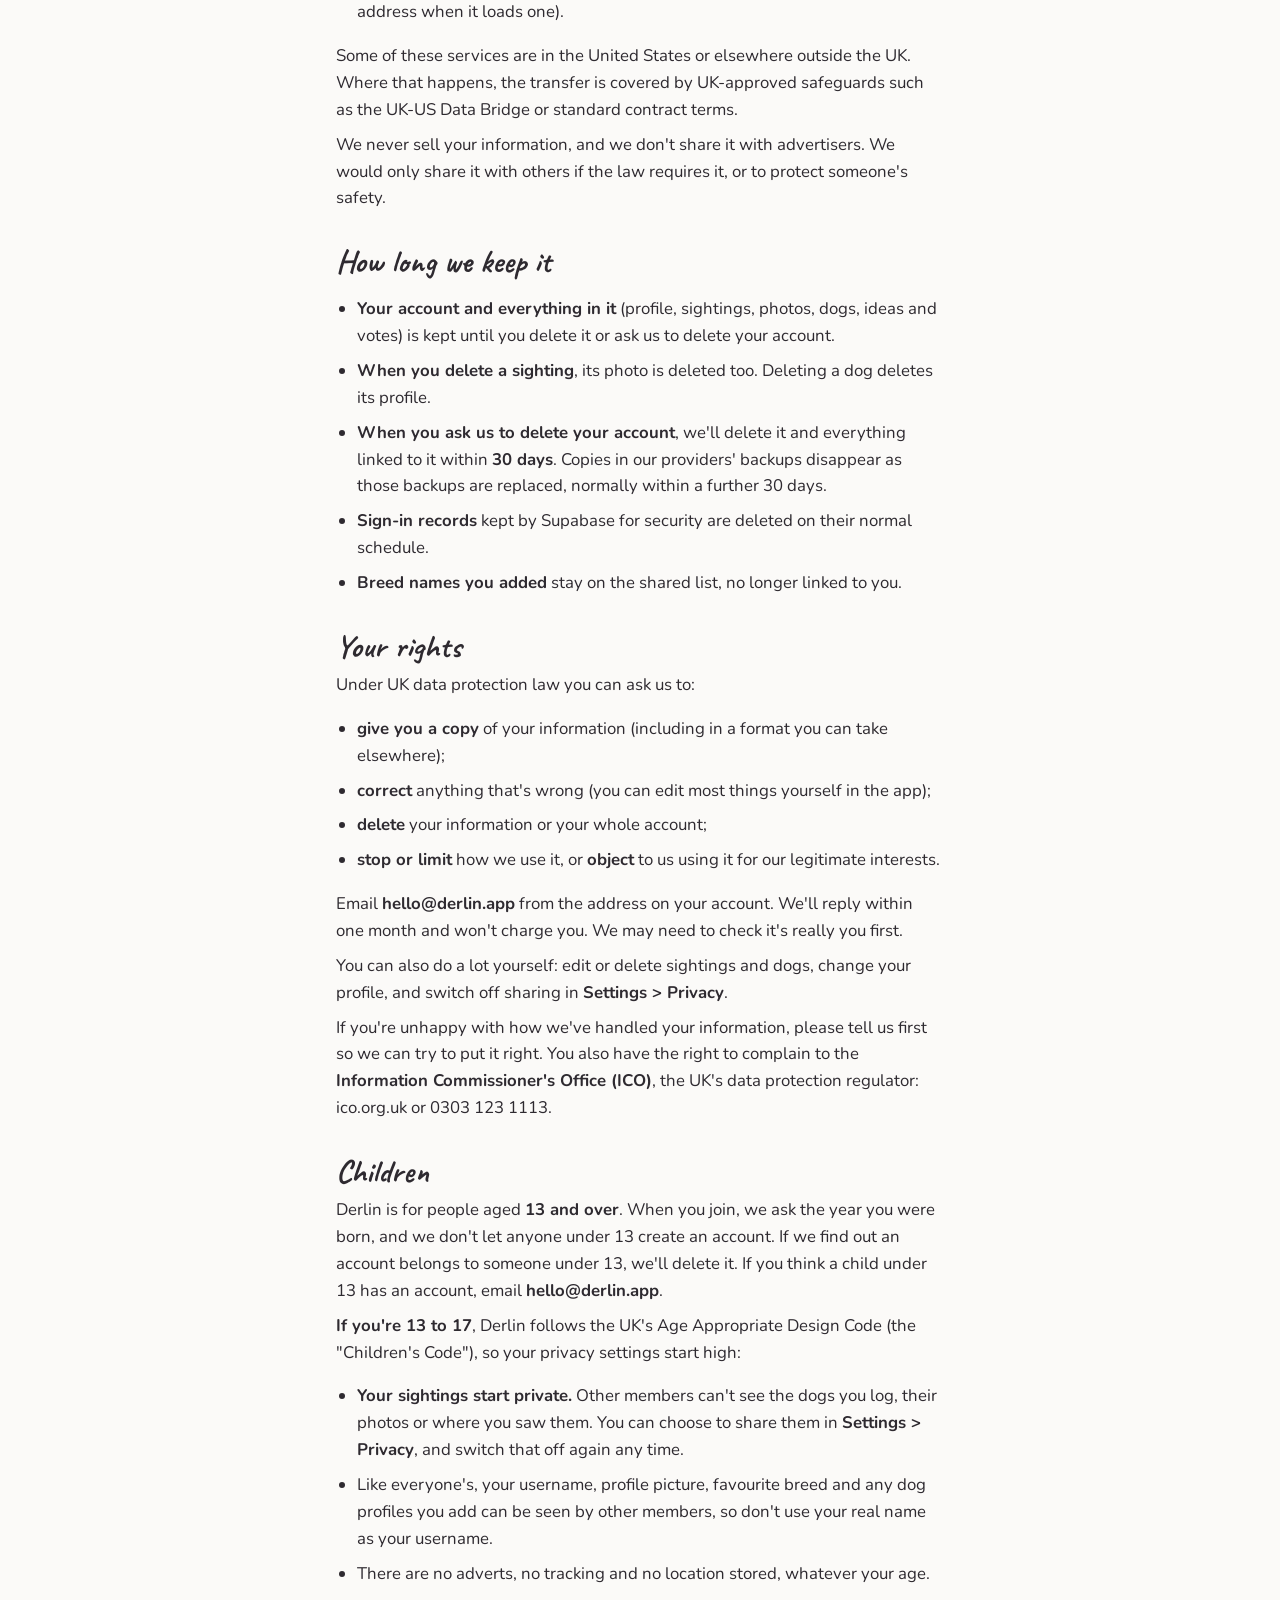
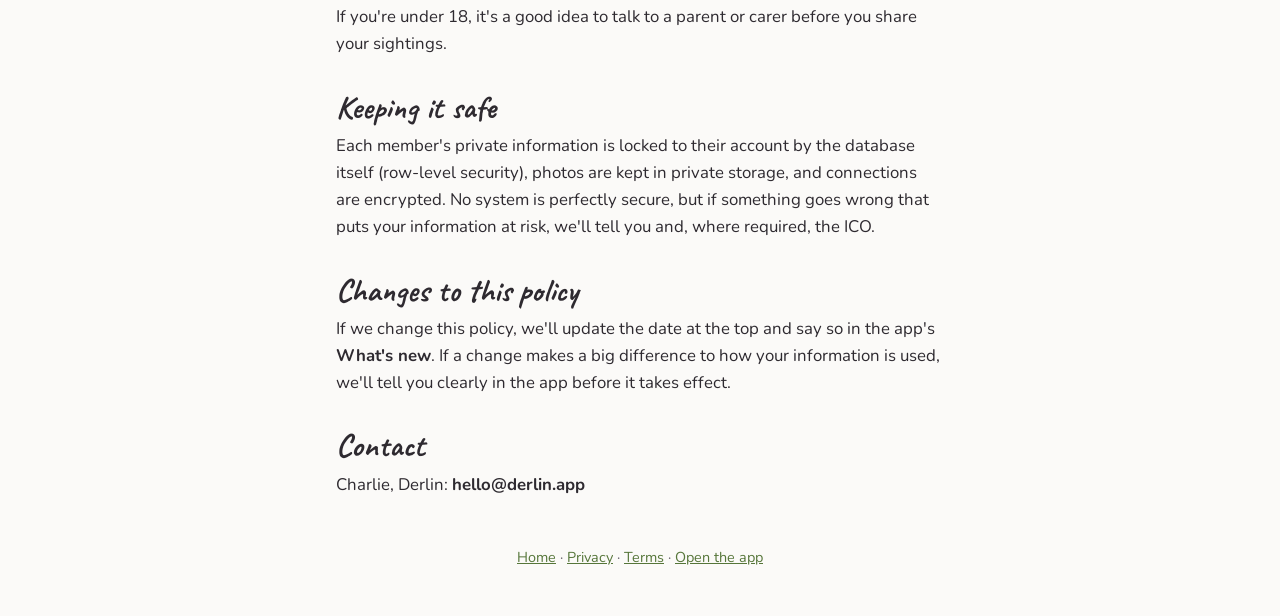
==== commit b2e0558a: "Start under-18s with their sightings private Sign-up now asks the year you were born (a Google membe" ====
--- a/site/privacy/index.html
+++ b/site/privacy/index.html
@@ -64,7 +64,8 @@
 <h2>The short version</h2>
 <ul>
 <li>We keep what you need to use the app: your account, your profile, your sightings, your photos and your dogs.</li>
-<li><strong>Your sightings are shared with other members by default.</strong> You can switch this off any time in <strong>Settings &gt; Privacy</strong>.</li>
+<li><strong>Your sightings are shared with other members by default</strong> if you're 18 or over. You can switch this off any time in <strong>Settings &gt; Privacy</strong>. If you're under 18, sharing starts off.</li>
+<li>We ask the <strong>year you were born</strong> (not your full birthday), to check you're old enough and to keep under-18s' sightings private unless they choose to share. Other members never see it.</li>
 <li>Before a photo is saved, it's made smaller and <strong>everything hidden inside it, including its GPS location, is removed</strong>. Exact coordinates are never stored.</li>
 <li>No adverts, no tracking cookies, no analytics, and we never sell your information.</li>
 <li>You can ask for a copy of your information, or for your account and everything in it to be deleted, by emailing <strong>hello@derlin.app</strong>.</li>
@@ -75,17 +76,18 @@
 <li><strong>If you sign in with Google:</strong> Google tells us your email address and, depending on your Google settings, your name and profile picture link. We don't get your Google password or anything else from your Google account.</li>
 <li><strong>If you sign up with email:</strong> your email address and a password. The password is stored only in scrambled (hashed) form by our sign-in provider, Supabase; nobody, including Charlie, can read it.</li>
 <li><strong>Sign-in records</strong> kept by Supabase, such as when you last signed in and the internet (IP) address used, to keep accounts secure.</li>
+<li><strong>The year you were born</strong>, asked when you create your account (or the first time you sign in with Google). We use it only to check you're 13 or over and to start your sightings private if you're under 18. It's kept with your account, not your profile, so other members can't see it.</li>
 <li><strong>The last app update you've seen</strong>, so the app can show a dot when there's something new.</li>
 </ul>
 <p>We use these to create your account, sign you in, keep it secure and contact you about your account if we need to.</p>
-<p>You need an email address to have an account, because that's how you sign in. Everything else you add (photos, notes, where you saw a dog, your dogs) is optional.</p>
+<p>You need an email address to have an account, because that's how you sign in, and we need your birth year to check your age. Everything else you add (photos, notes, where you saw a dog, your dogs) is optional.</p>
 <p>Derlin's use of information received from Google follows the <strong>Google API Services User Data Policy</strong>, including its Limited Use requirements. We only use it to sign you in and show your account; we never use it for adverts and never sell or pass it on.</p>
 <h3>Your profile</h3>
 <p>Your username, your profile picture (a breed photo you pick), your favourite breed, and your "share my sightings" setting. <strong>Your username, picture and favourite breed can be seen by every signed-in member</strong>, because they appear on your posts and profile. Your email address is never shown to other members.</p>
 <h3>Your sightings</h3>
 <p>For each dog you log: the breed, the date, where you saw it (exactly as you typed it, or a place name the app suggested and you kept), the dog's name if you add one, your notes, any dogs you tag, any photo you add, and when you posted it.</p>
 <p>From your sightings the app works out your life list, lifers and badges; these aren't stored separately.</p>
-<p><strong>Who can see them:</strong> while <strong>Share my sightings</strong> is on (it is on by default, and new members are told this when they join), every signed-in member can see your sightings in the Social feed, including the "where" text, the photo, the dog's name, your notes and the badges you earned. Switch it off in <strong>Settings &gt; Privacy</strong> and your sightings and their photos are hidden from other members again. Only you can see them while it's off. Please don't type anything in "where" that you wouldn't want other members to read, such as a home address.</p>
+<p><strong>Who can see them:</strong> while <strong>Share my sightings</strong> is on (it is on by default for members aged 18 and over, off by default for members under 18, and new members are told which when they join), every signed-in member can see your sightings in the Social feed, including the "where" text, the photo, the dog's name, your notes and the badges you earned. Switch it off in <strong>Settings &gt; Privacy</strong> and your sightings and their photos are hidden from other members again. Only you can see them while it's off. Please don't type anything in "where" that you wouldn't want other members to read, such as a home address.</p>
 <h3>Photos</h3>
 <p>Adding a photo is optional. When you add one:</p>
 <ol>
@@ -113,6 +115,7 @@
 <p>UK law says we must have a reason ("lawful basis") for using your information:</p>
 <ul>
 <li><strong>To provide the app you signed up for</strong> (contract): your account, profile, sightings, photos, dogs, life list and badges.</li>
+<li><strong>Legal obligations and protecting children</strong>: your birth year, so we only let in people aged 13 and over and keep under-18s' sightings private by default.</li>
 <li><strong>Legitimate interests</strong>: keeping the app secure, sharing sightings in Social so the community works (with an off switch you control), suggesting a date, place and breed from your photos (you can ignore or change them), and improving the app from your ideas and votes. We've weighed these against your privacy and keep them limited to what's needed.</li>
 <li><strong>Legal obligations</strong>: if the law requires us to keep or share something.</li>
 </ul>
@@ -148,7 +151,14 @@
 <p>You can also do a lot yourself: edit or delete sightings and dogs, change your profile, and switch off sharing in <strong>Settings &gt; Privacy</strong>.</p>
 <p>If you're unhappy with how we've handled your information, please tell us first so we can try to put it right. You also have the right to complain to the <strong>Information Commissioner's Office (ICO)</strong>, the UK's data protection regulator: ico.org.uk or 0303 123 1113.</p>
 <h2>Children</h2>
-<p>Derlin is for people aged <strong>13 and over</strong>. If you're under 13, please don't sign up. If we find out an account belongs to someone under 13, we'll delete it. If you think a child under 13 has an account, email <strong>hello@derlin.app</strong>.</p>
+<p>Derlin is for people aged <strong>13 and over</strong>. When you join, we ask the year you were born, and we don't let anyone under 13 create an account. If we find out an account belongs to someone under 13, we'll delete it. If you think a child under 13 has an account, email <strong>hello@derlin.app</strong>.</p>
+<p><strong>If you're 13 to 17</strong>, Derlin follows the UK's Age Appropriate Design Code (the "Children's Code"), so your privacy settings start high:</p>
+<ul>
+<li><strong>Your sightings start private.</strong> Other members can't see the dogs you log, their photos or where you saw them. You can choose to share them in <strong>Settings &gt; Privacy</strong>, and switch that off again any time.</li>
+<li>Like everyone's, your username, profile picture, favourite breed and any dog profiles you add can be seen by other members, so don't use your real name as your username.</li>
+<li>There are no adverts, no tracking and no location stored, whatever your age.</li>
+</ul>
+<p>If you're under 18, it's a good idea to talk to a parent or carer before you share your sightings.</p>
 <h2>Keeping it safe</h2>
 <p>Each member's private information is locked to their account by the database itself (row-level security), photos are kept in private storage, and connections are encrypted. No system is perfectly secure, but if something goes wrong that puts your information at risk, we'll tell you and, where required, the ICO.</p>
 <h2>Changes to this policy</h2>
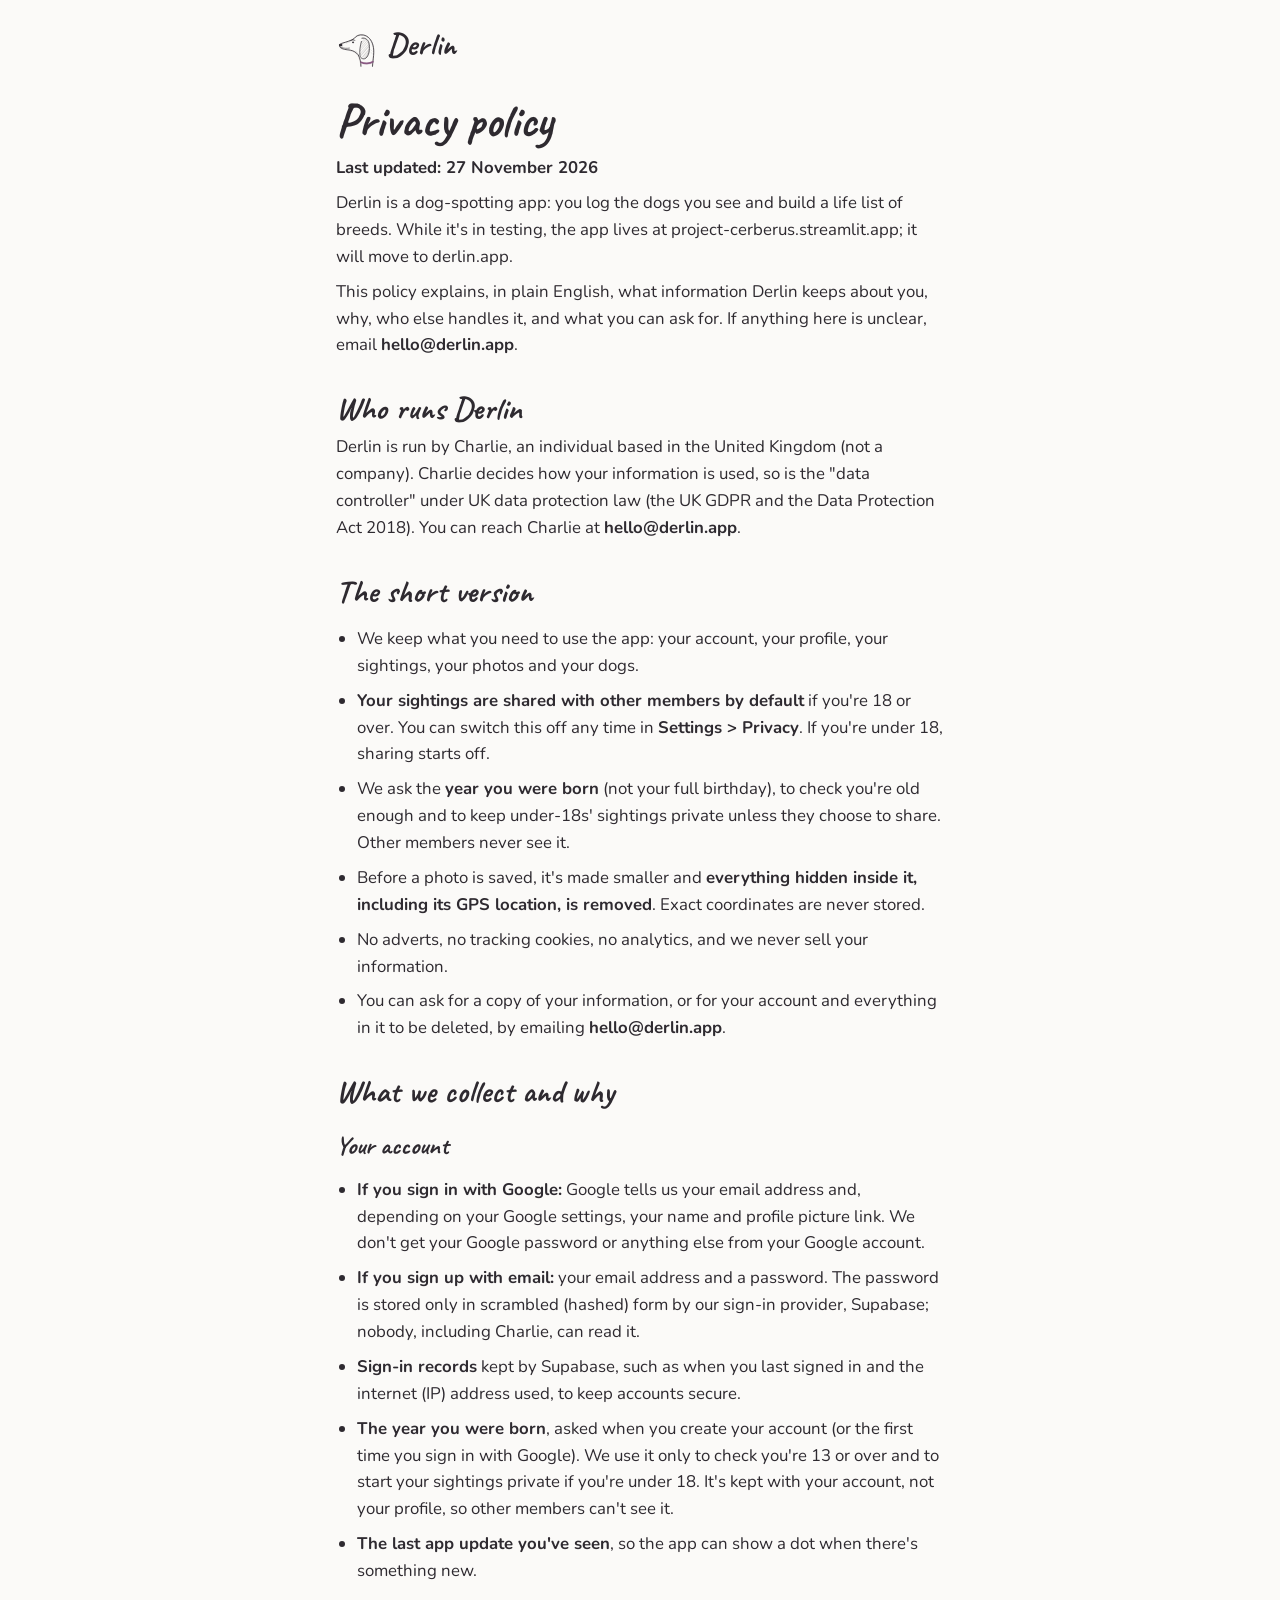
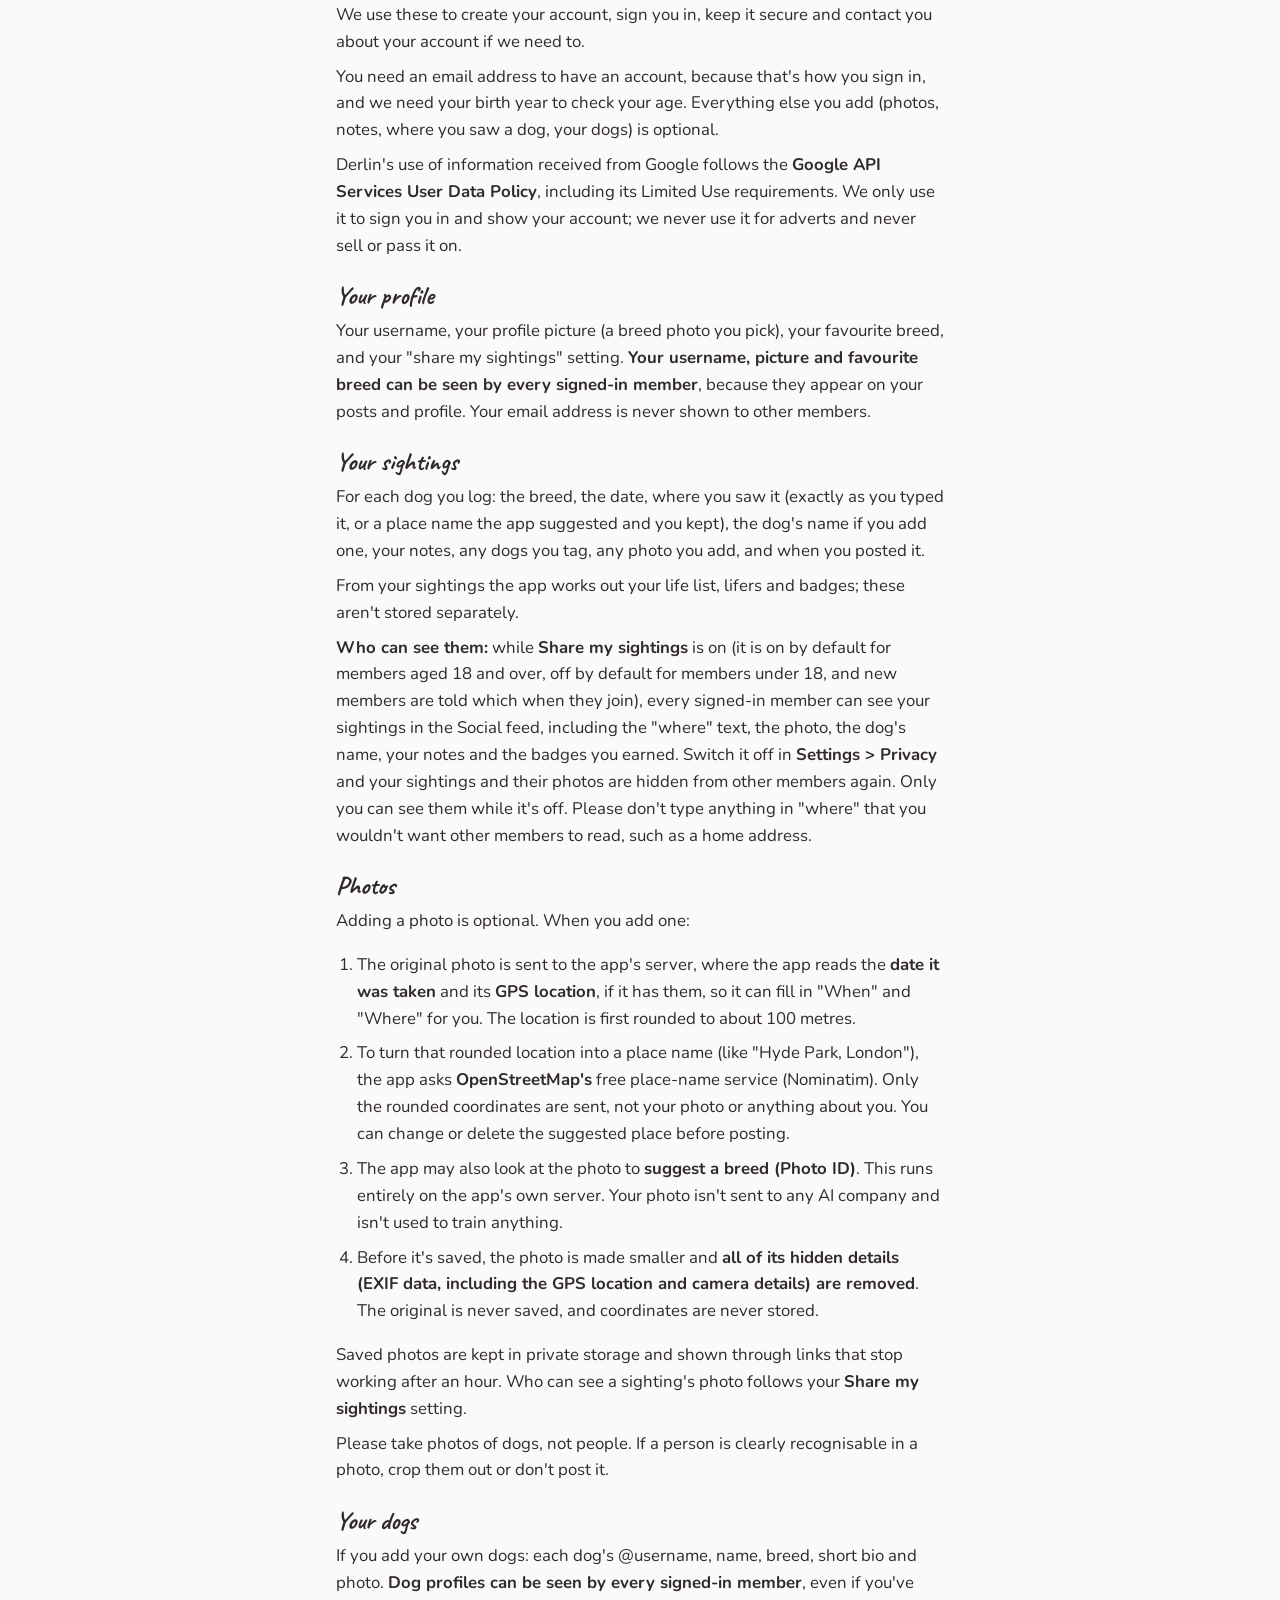
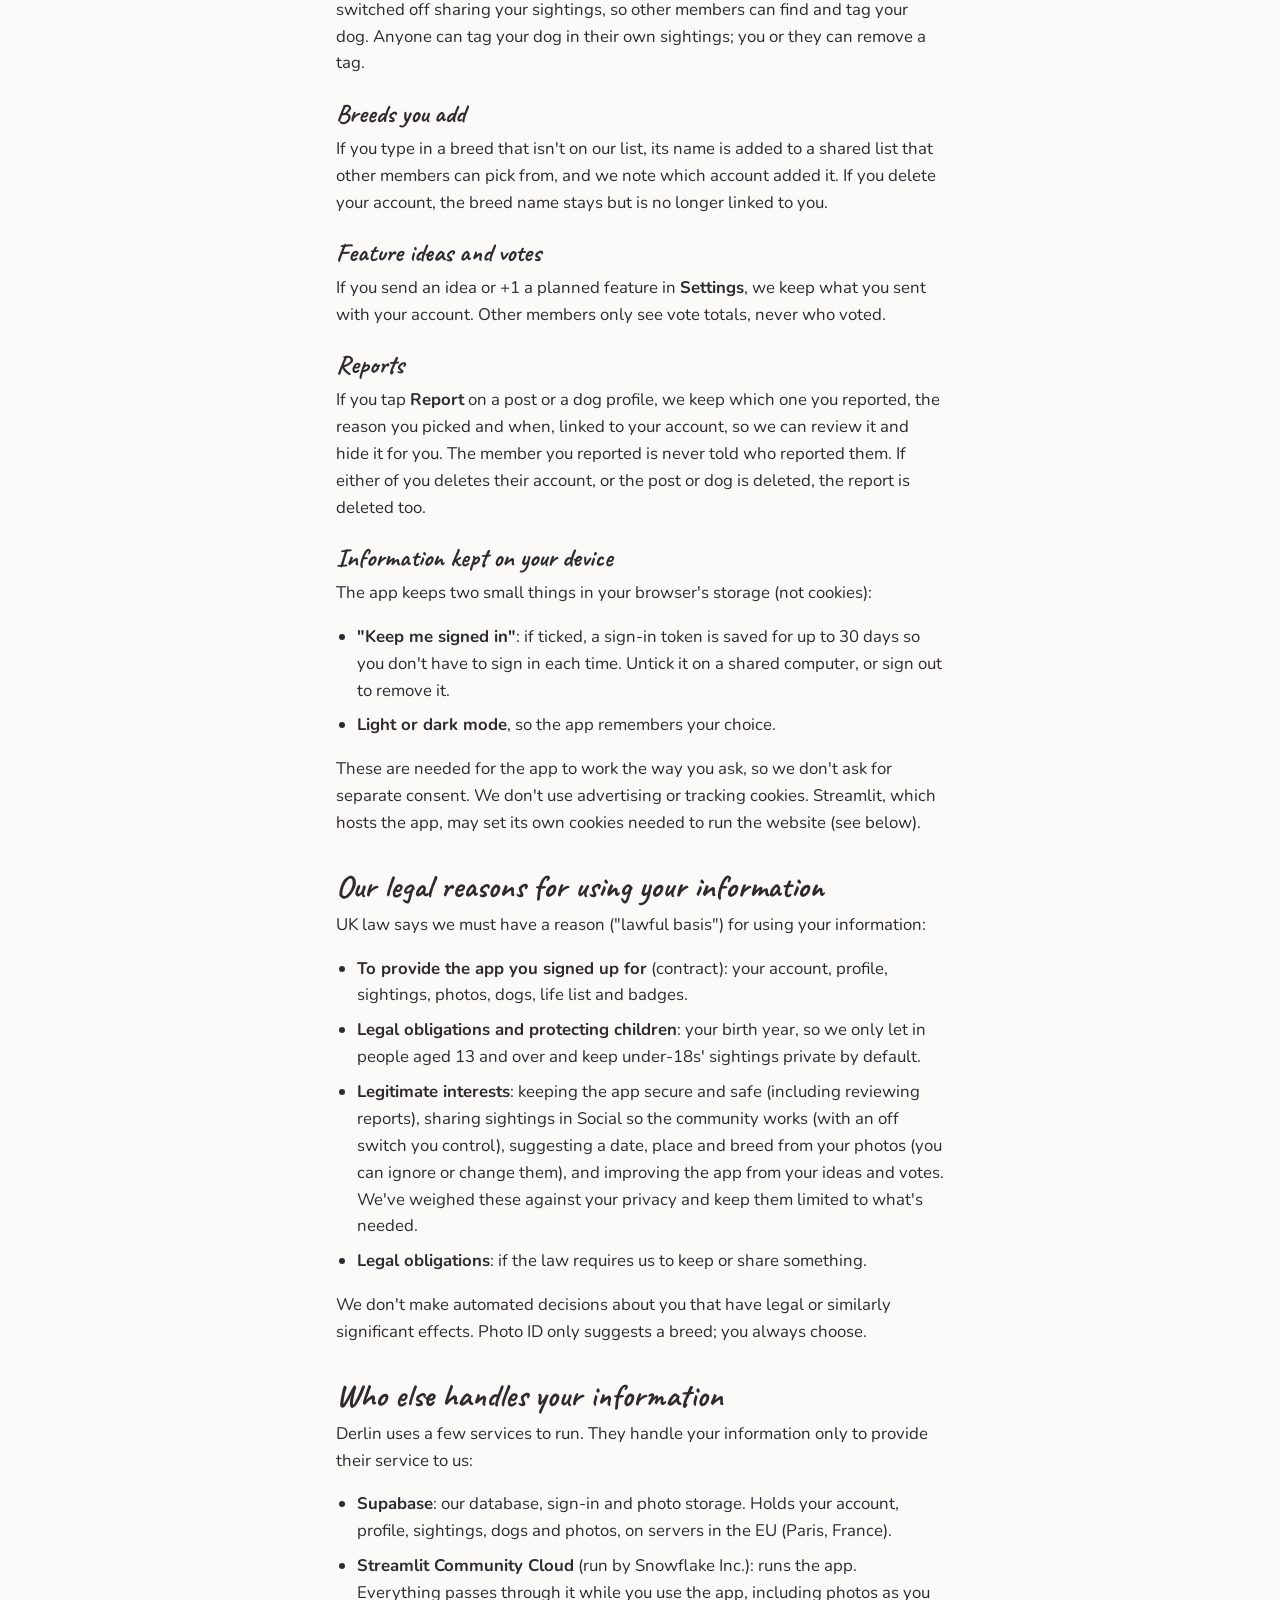
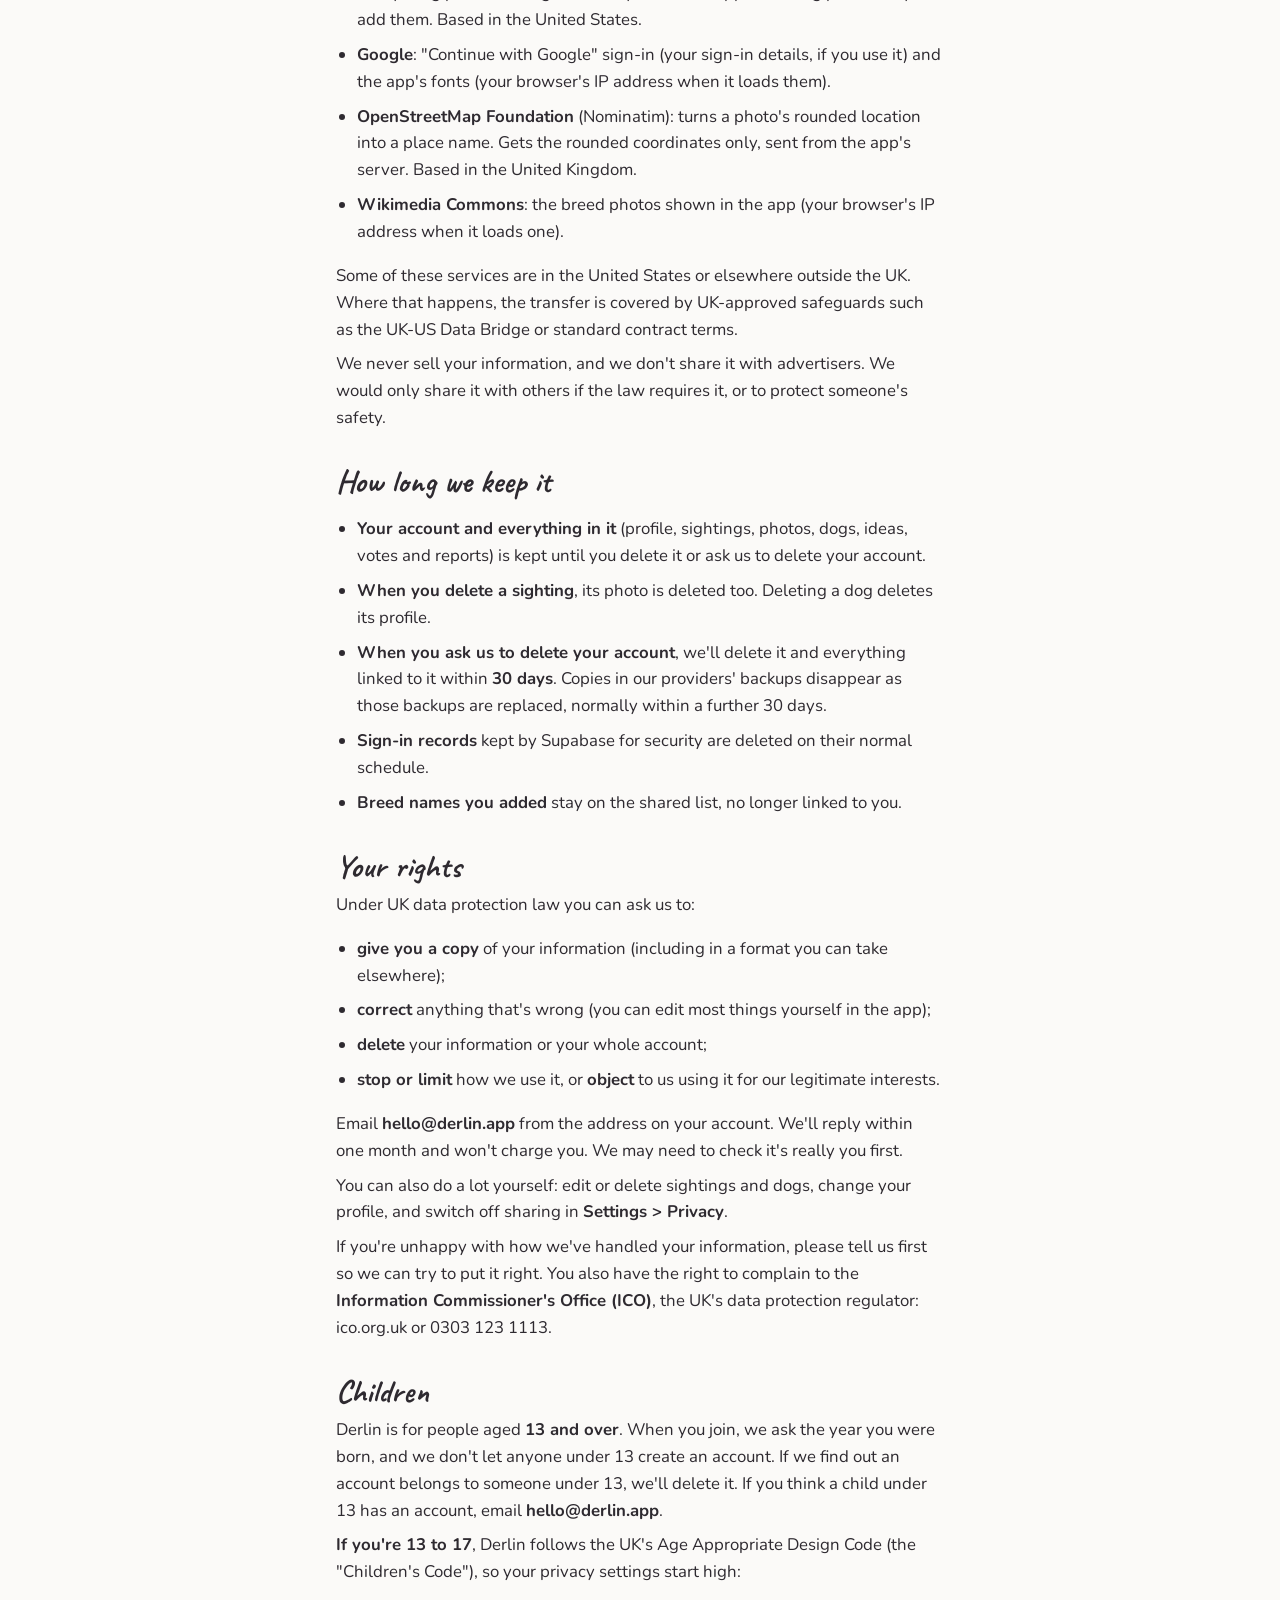
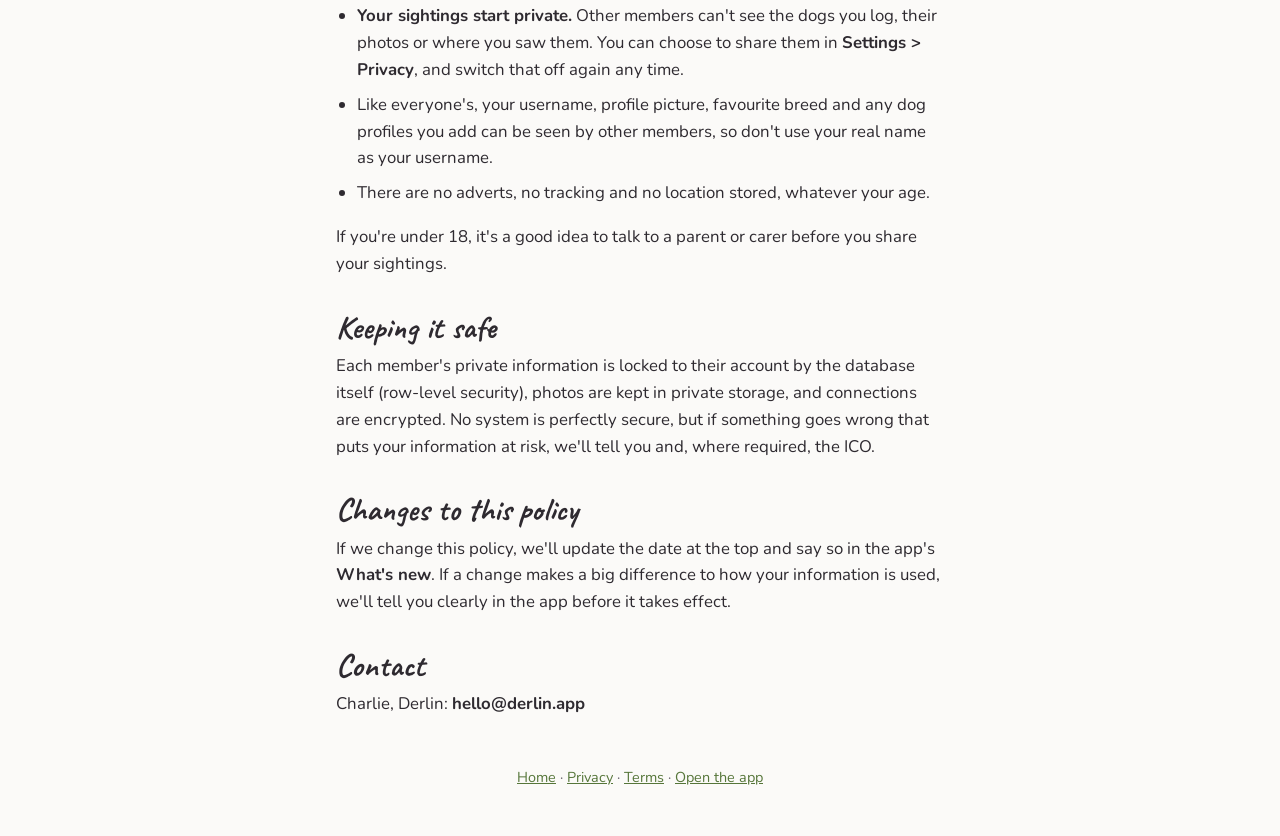
==== commit 4a6bd5a7: "Merge main (private by default for under-18s) into the report button branch Keeps both features: the" ====
--- a/site/privacy/index.html
+++ b/site/privacy/index.html
@@ -104,6 +104,8 @@
 <p>If you type in a breed that isn't on our list, its name is added to a shared list that other members can pick from, and we note which account added it. If you delete your account, the breed name stays but is no longer linked to you.</p>
 <h3>Feature ideas and votes</h3>
 <p>If you send an idea or +1 a planned feature in <strong>Settings</strong>, we keep what you sent with your account. Other members only see vote totals, never who voted.</p>
+<h3>Reports</h3>
+<p>If you tap <strong>Report</strong> on a post or a dog profile, we keep which one you reported, the reason you picked and when, linked to your account, so we can review it and hide it for you. The member you reported is never told who reported them. If either of you deletes their account, or the post or dog is deleted, the report is deleted too.</p>
 <h3>Information kept on your device</h3>
 <p>The app keeps two small things in your browser's storage (not cookies):</p>
 <ul>
@@ -116,7 +118,7 @@
 <ul>
 <li><strong>To provide the app you signed up for</strong> (contract): your account, profile, sightings, photos, dogs, life list and badges.</li>
 <li><strong>Legal obligations and protecting children</strong>: your birth year, so we only let in people aged 13 and over and keep under-18s' sightings private by default.</li>
-<li><strong>Legitimate interests</strong>: keeping the app secure, sharing sightings in Social so the community works (with an off switch you control), suggesting a date, place and breed from your photos (you can ignore or change them), and improving the app from your ideas and votes. We've weighed these against your privacy and keep them limited to what's needed.</li>
+<li><strong>Legitimate interests</strong>: keeping the app secure and safe (including reviewing reports), sharing sightings in Social so the community works (with an off switch you control), suggesting a date, place and breed from your photos (you can ignore or change them), and improving the app from your ideas and votes. We've weighed these against your privacy and keep them limited to what's needed.</li>
 <li><strong>Legal obligations</strong>: if the law requires us to keep or share something.</li>
 </ul>
 <p>We don't make automated decisions about you that have legal or similarly significant effects. Photo ID only suggests a breed; you always choose.</p>
@@ -133,7 +135,7 @@
 <p>We never sell your information, and we don't share it with advertisers. We would only share it with others if the law requires it, or to protect someone's safety.</p>
 <h2>How long we keep it</h2>
 <ul>
-<li><strong>Your account and everything in it</strong> (profile, sightings, photos, dogs, ideas and votes) is kept until you delete it or ask us to delete your account.</li>
+<li><strong>Your account and everything in it</strong> (profile, sightings, photos, dogs, ideas, votes and reports) is kept until you delete it or ask us to delete your account.</li>
 <li><strong>When you delete a sighting</strong>, its photo is deleted too. Deleting a dog deletes its profile.</li>
 <li><strong>When you ask us to delete your account</strong>, we'll delete it and everything linked to it within <strong>30 days</strong>. Copies in our providers' backups disappear as those backups are replaced, normally within a further 30 days.</li>
 <li><strong>Sign-in records</strong> kept by Supabase for security are deleted on their normal schedule.</li>
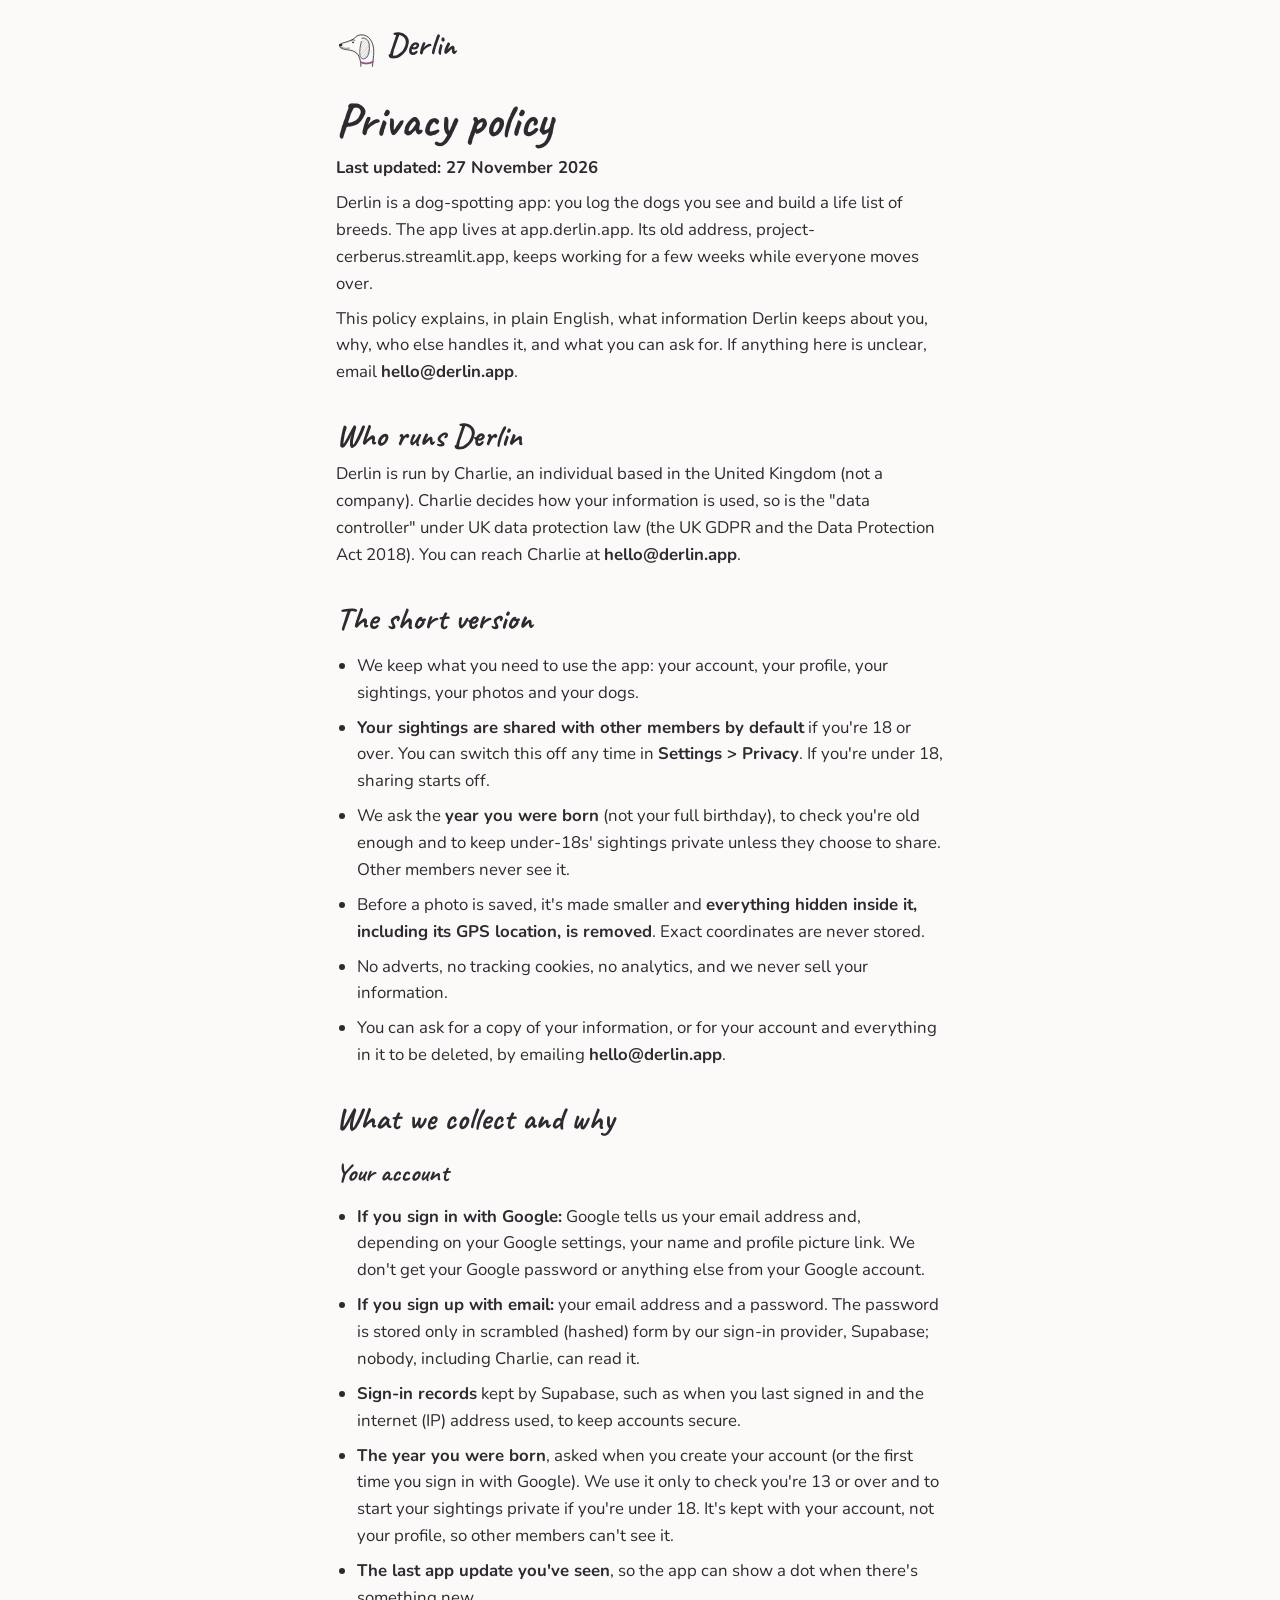
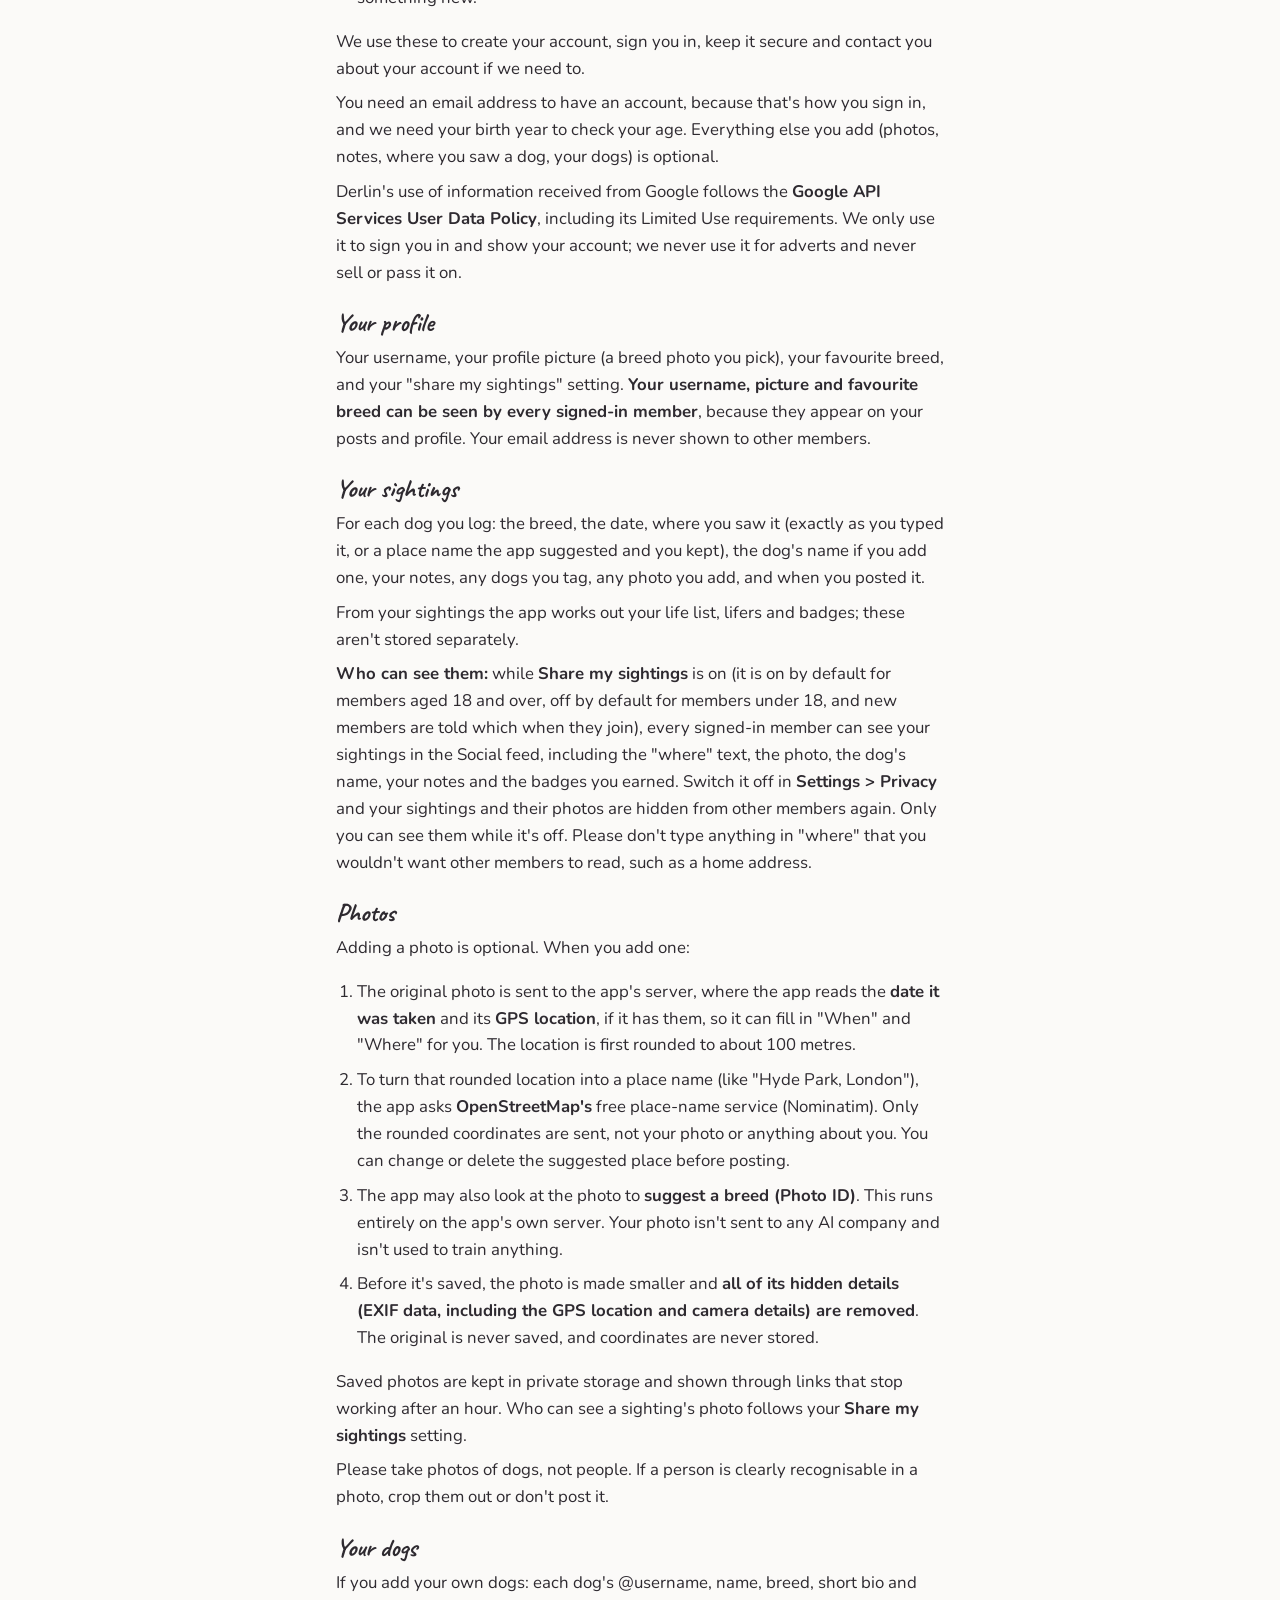
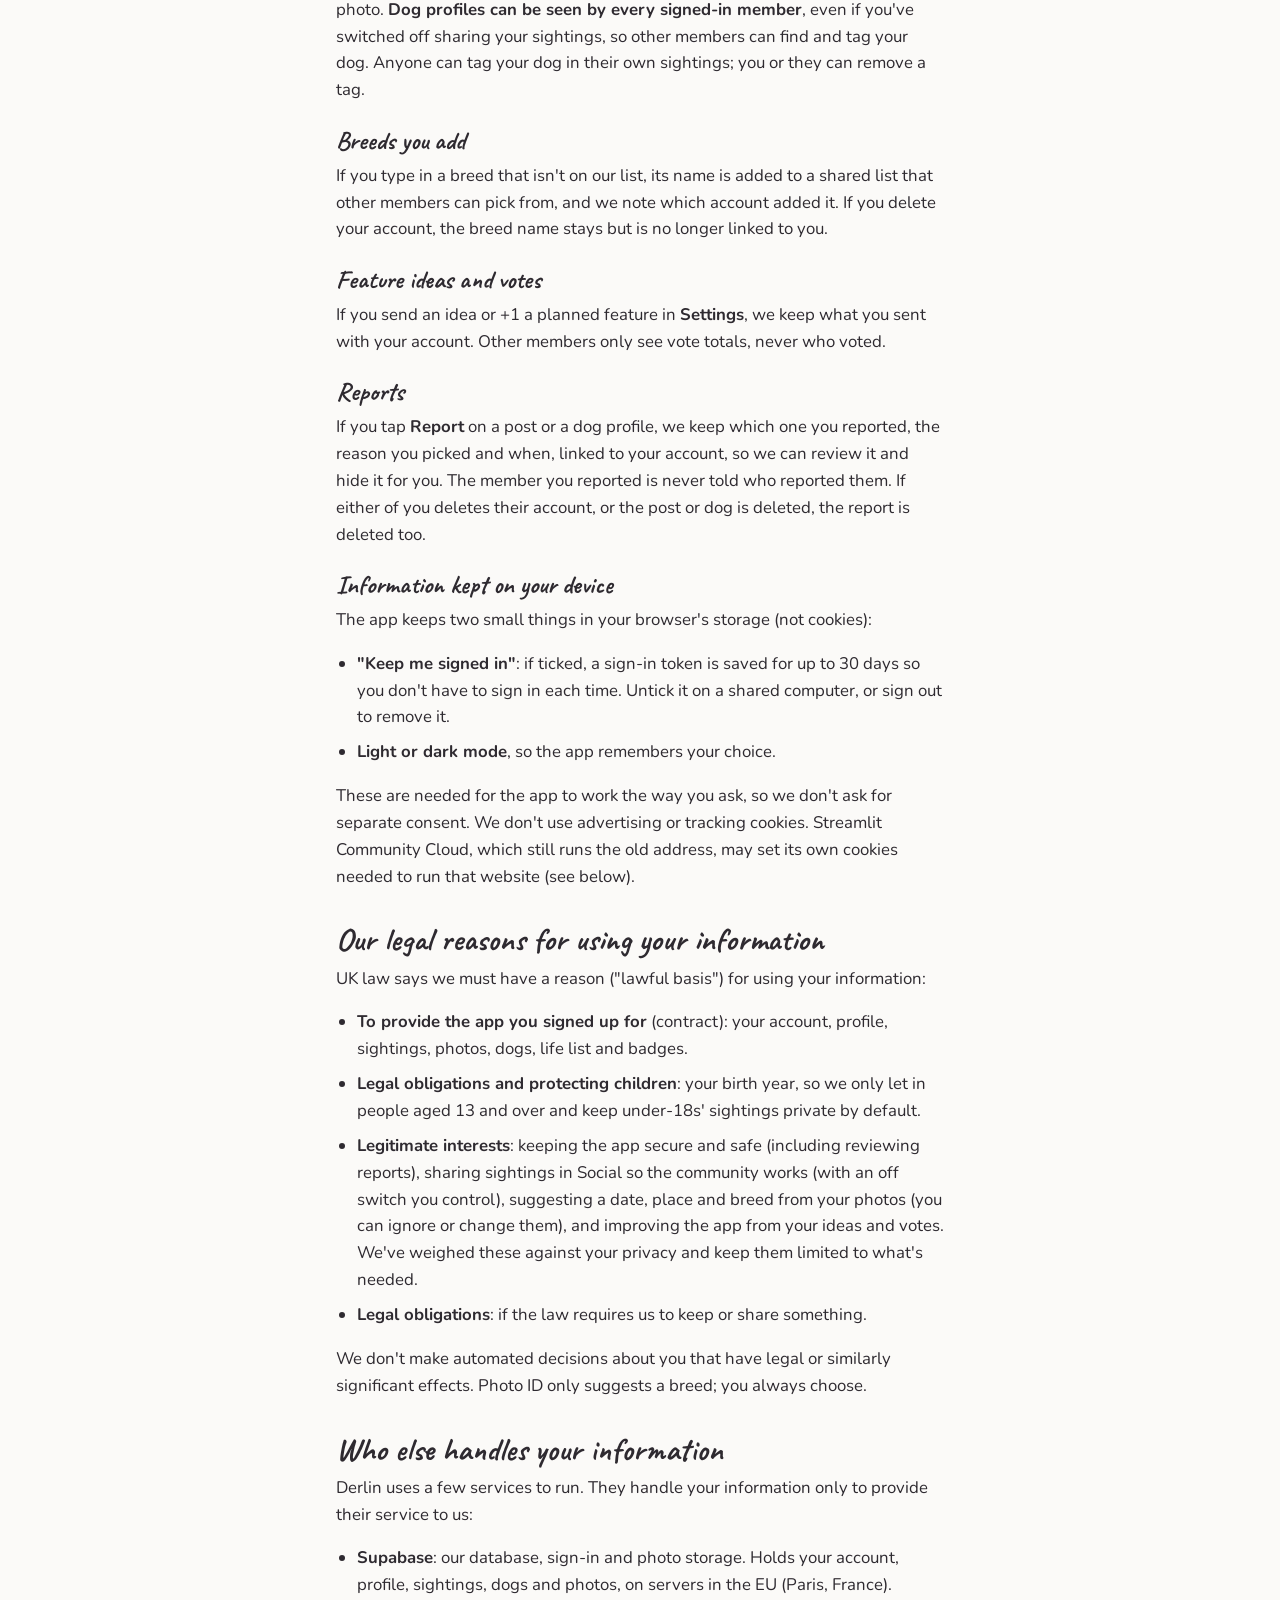
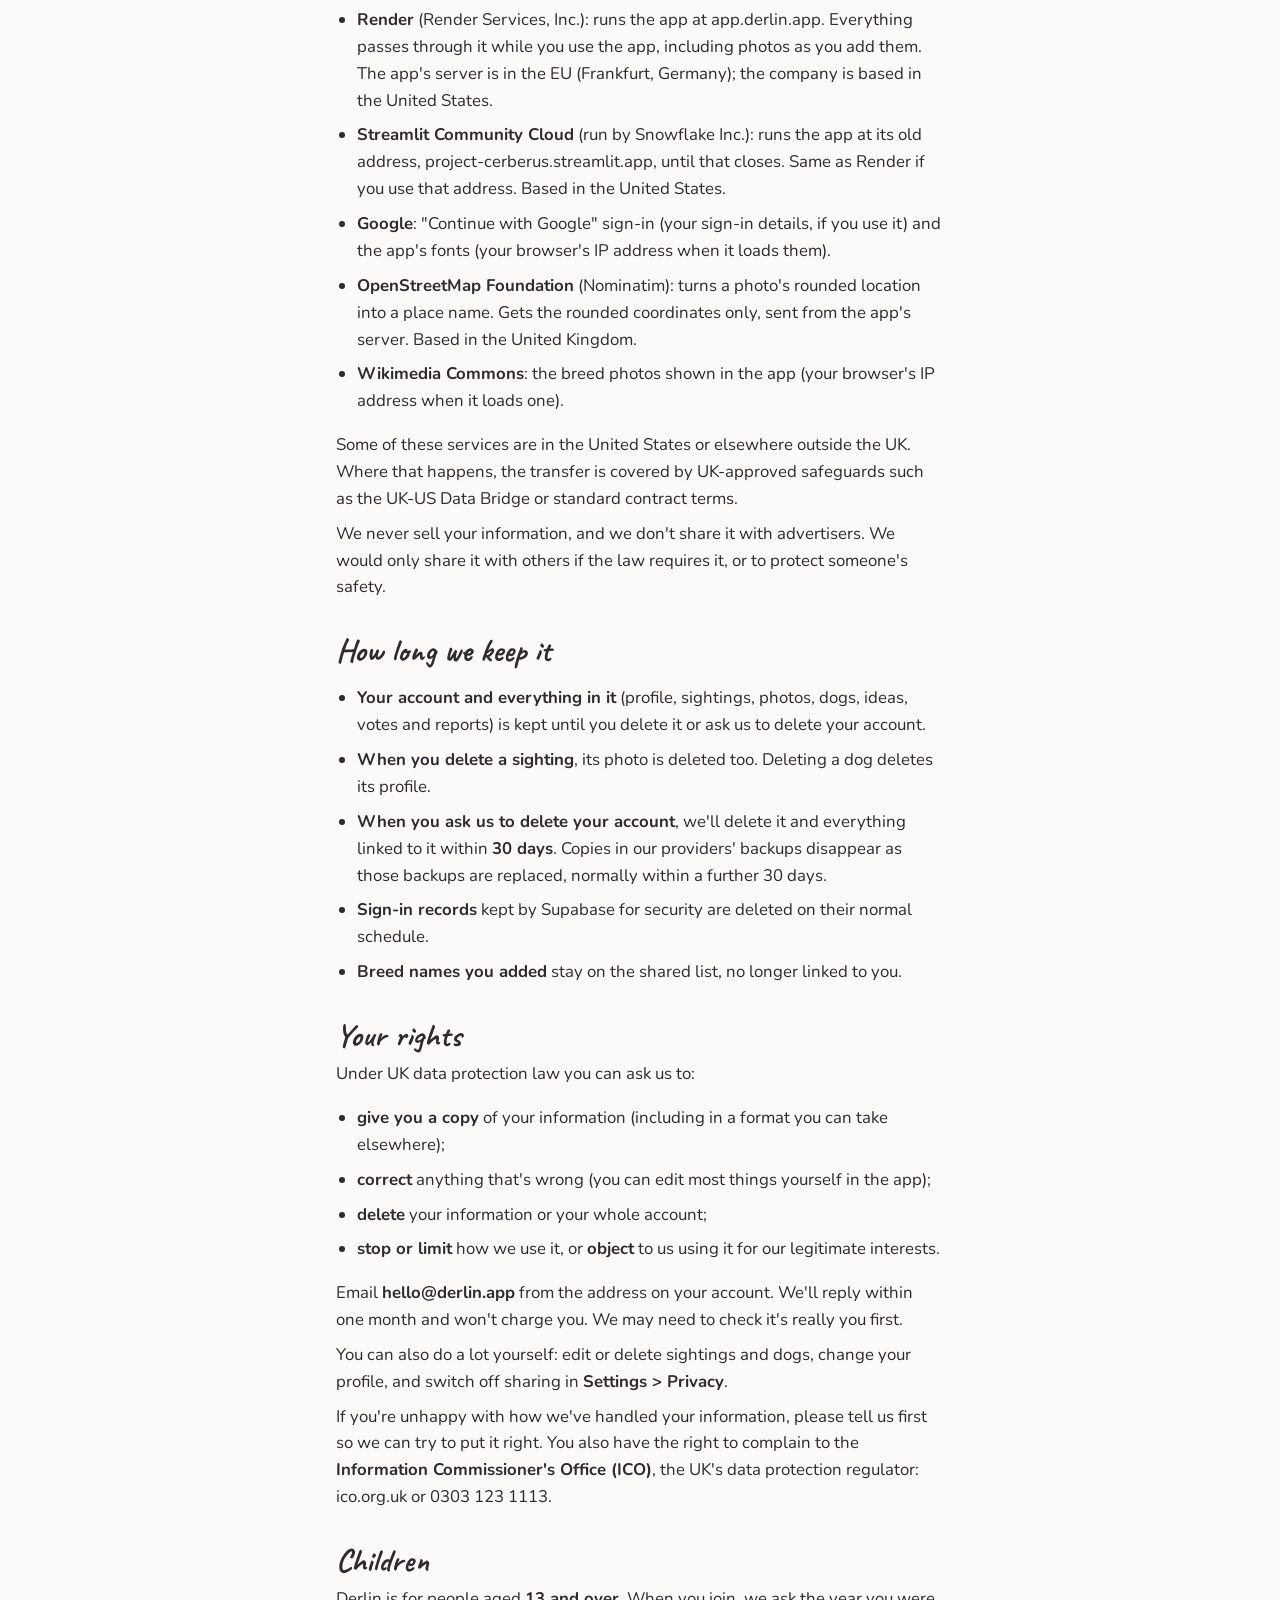
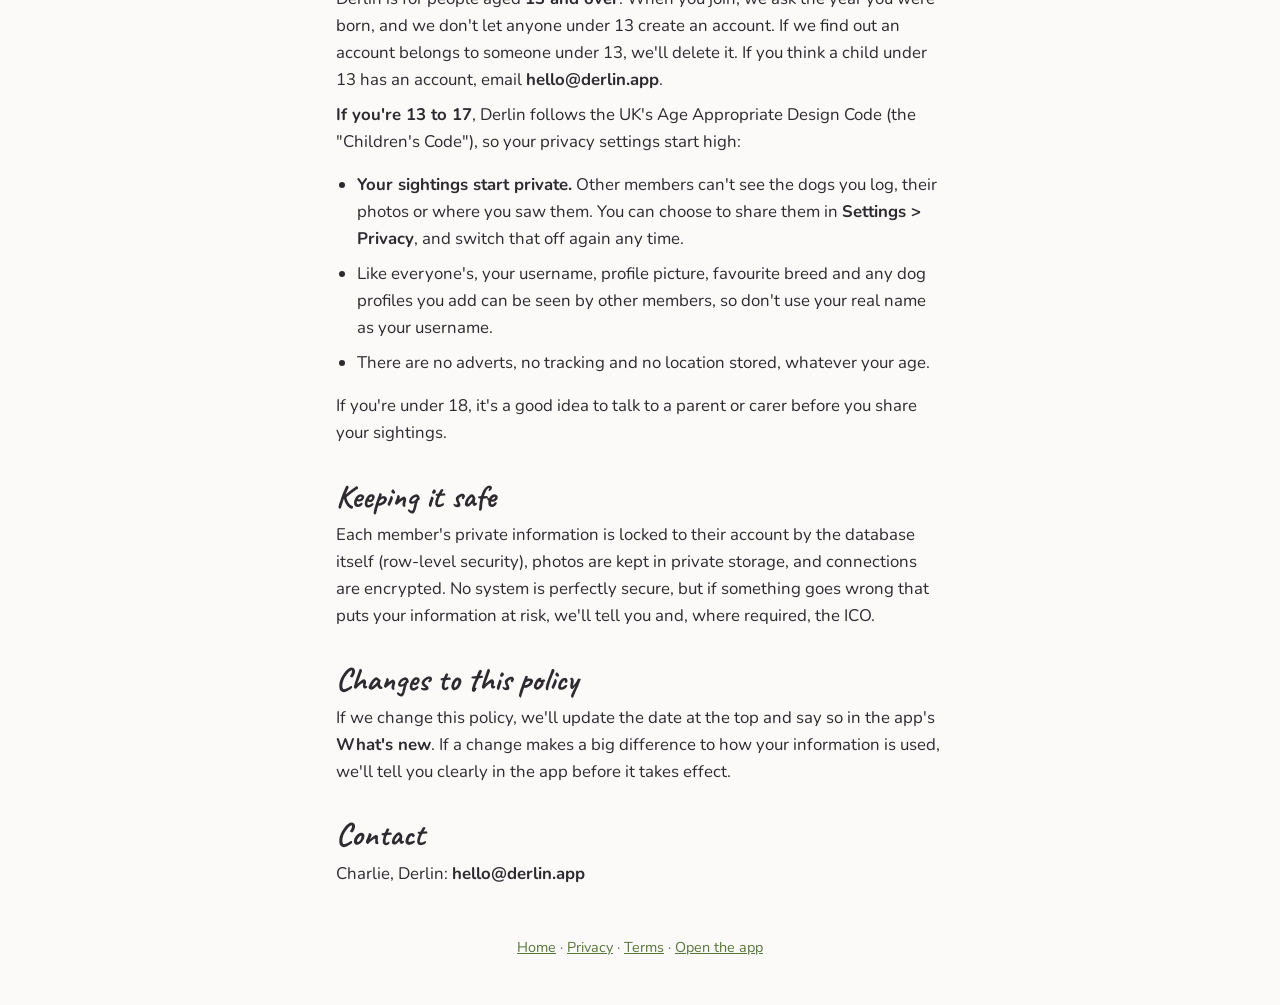
==== commit f0590c8c: "Point everything at the app's new home, app.derlin.app The app now runs on Render at app.derlin.app." ====
--- a/site/privacy/index.html
+++ b/site/privacy/index.html
@@ -57,7 +57,7 @@
   <article class="legal">
 <h1>Privacy policy</h1>
 <p><strong>Last updated: 27 November 2026</strong></p>
-<p>Derlin is a dog-spotting app: you log the dogs you see and build a life list of breeds. While it's in testing, the app lives at project-cerberus.streamlit.app; it will move to derlin.app.</p>
+<p>Derlin is a dog-spotting app: you log the dogs you see and build a life list of breeds. The app lives at app.derlin.app. Its old address, project-cerberus.streamlit.app, keeps working for a few weeks while everyone moves over.</p>
 <p>This policy explains, in plain English, what information Derlin keeps about you, why, who else handles it, and what you can ask for. If anything here is unclear, email <strong>hello@derlin.app</strong>.</p>
 <h2>Who runs Derlin</h2>
 <p>Derlin is run by Charlie, an individual based in the United Kingdom (not a company). Charlie decides how your information is used, so is the "data controller" under UK data protection law (the UK GDPR and the Data Protection Act 2018). You can reach Charlie at <strong>hello@derlin.app</strong>.</p>
@@ -112,7 +112,7 @@
 <li><strong>"Keep me signed in"</strong>: if ticked, a sign-in token is saved for up to 30 days so you don't have to sign in each time. Untick it on a shared computer, or sign out to remove it.</li>
 <li><strong>Light or dark mode</strong>, so the app remembers your choice.</li>
 </ul>
-<p>These are needed for the app to work the way you ask, so we don't ask for separate consent. We don't use advertising or tracking cookies. Streamlit, which hosts the app, may set its own cookies needed to run the website (see below).</p>
+<p>These are needed for the app to work the way you ask, so we don't ask for separate consent. We don't use advertising or tracking cookies. Streamlit Community Cloud, which still runs the old address, may set its own cookies needed to run that website (see below).</p>
 <h2>Our legal reasons for using your information</h2>
 <p>UK law says we must have a reason ("lawful basis") for using your information:</p>
 <ul>
@@ -126,7 +126,8 @@
 <p>Derlin uses a few services to run. They handle your information only to provide their service to us:</p>
 <ul>
 <li><strong>Supabase</strong>: our database, sign-in and photo storage. Holds your account, profile, sightings, dogs and photos, on servers in the EU (Paris, France).</li>
-<li><strong>Streamlit Community Cloud</strong> (run by Snowflake Inc.): runs the app. Everything passes through it while you use the app, including photos as you add them. Based in the United States.</li>
+<li><strong>Render</strong> (Render Services, Inc.): runs the app at app.derlin.app. Everything passes through it while you use the app, including photos as you add them. The app's server is in the EU (Frankfurt, Germany); the company is based in the United States.</li>
+<li><strong>Streamlit Community Cloud</strong> (run by Snowflake Inc.): runs the app at its old address, project-cerberus.streamlit.app, until that closes. Same as Render if you use that address. Based in the United States.</li>
 <li><strong>Google</strong>: "Continue with Google" sign-in (your sign-in details, if you use it) and the app's fonts (your browser's IP address when it loads them).</li>
 <li><strong>OpenStreetMap Foundation</strong> (Nominatim): turns a photo's rounded location into a place name. Gets the rounded coordinates only, sent from the app's server. Based in the United Kingdom.</li>
 <li><strong>Wikimedia Commons</strong>: the breed photos shown in the app (your browser's IP address when it loads one).</li>
@@ -169,7 +170,7 @@
 <p>Charlie, Derlin: <strong>hello@derlin.app</strong></p>
   </article>
   <footer>
-    <p><a href="../">Home</a> · <a href="../privacy/">Privacy</a> · <a href="../terms/">Terms</a> · <a href="https://project-cerberus.streamlit.app">Open the app</a></p>
+    <p><a href="../">Home</a> · <a href="../privacy/">Privacy</a> · <a href="../terms/">Terms</a> · <a href="https://app.derlin.app">Open the app</a></p>
   </footer>
 </main>
 </body>
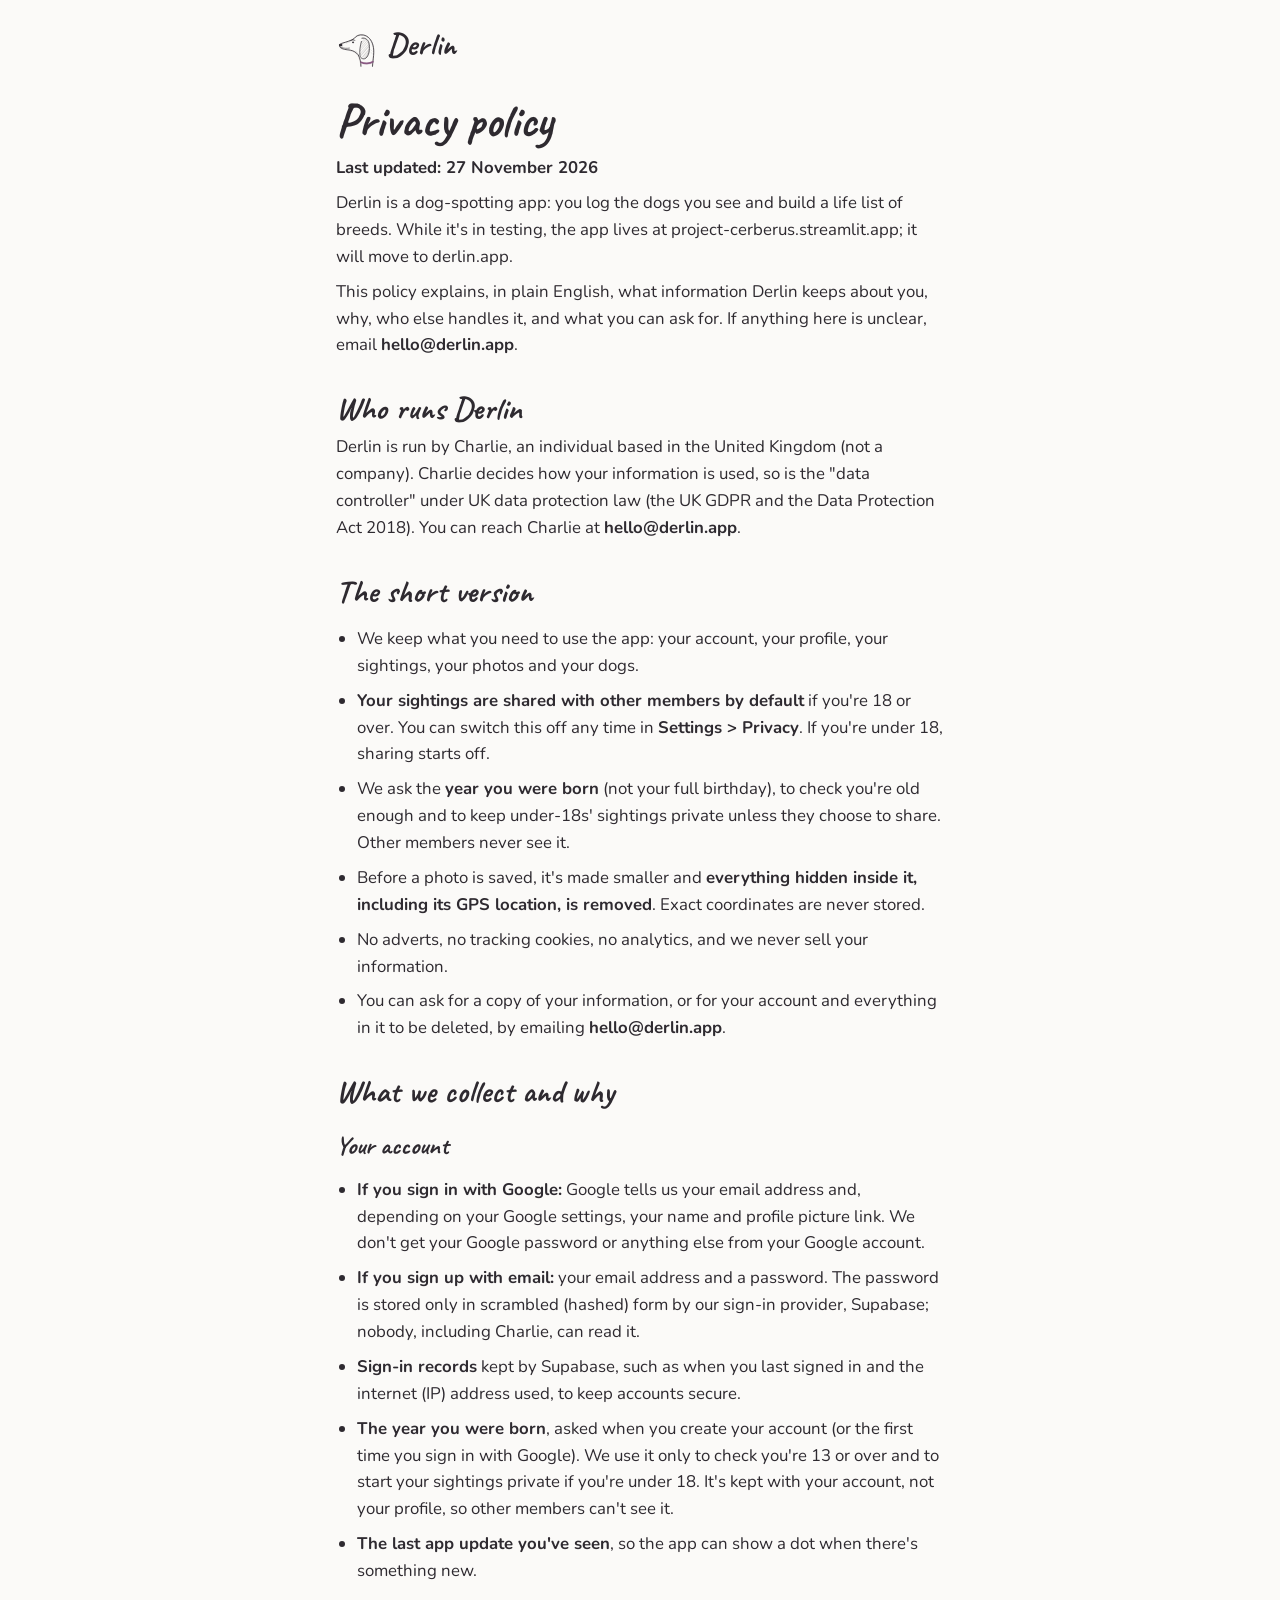
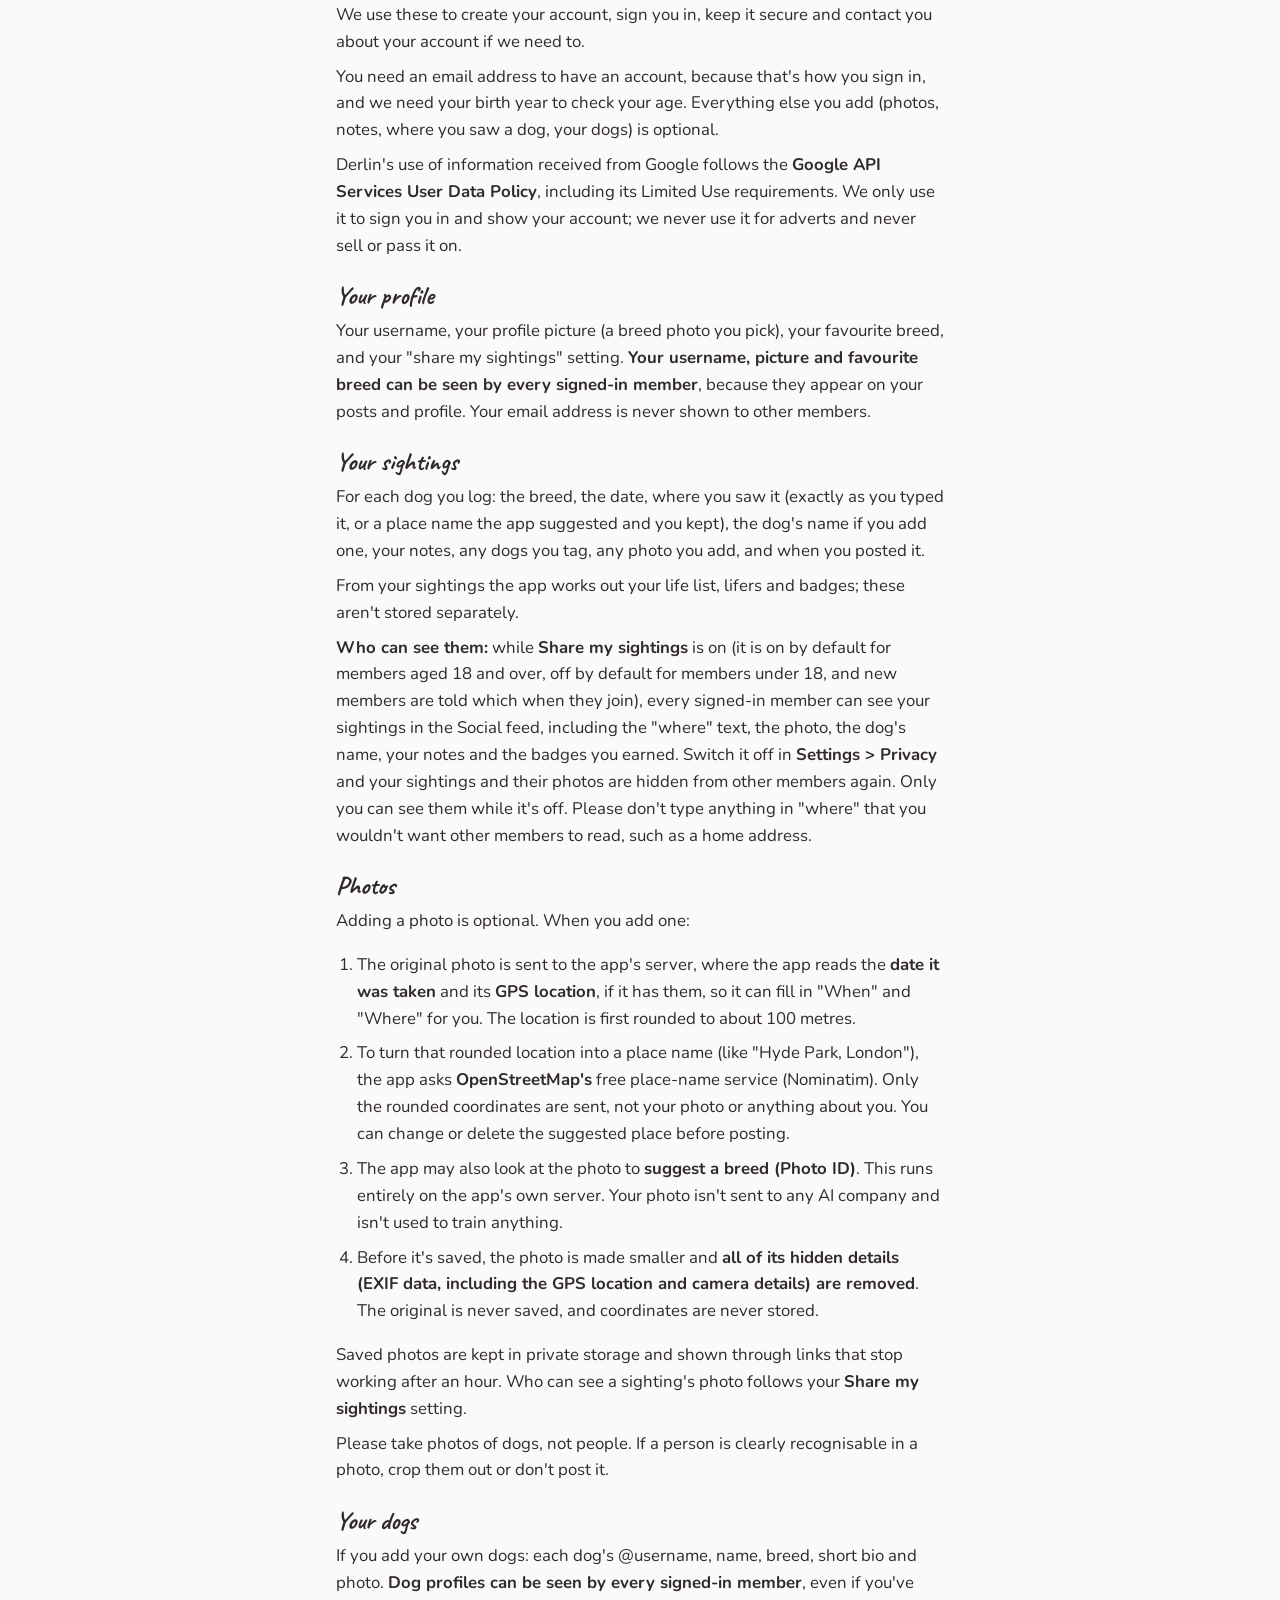
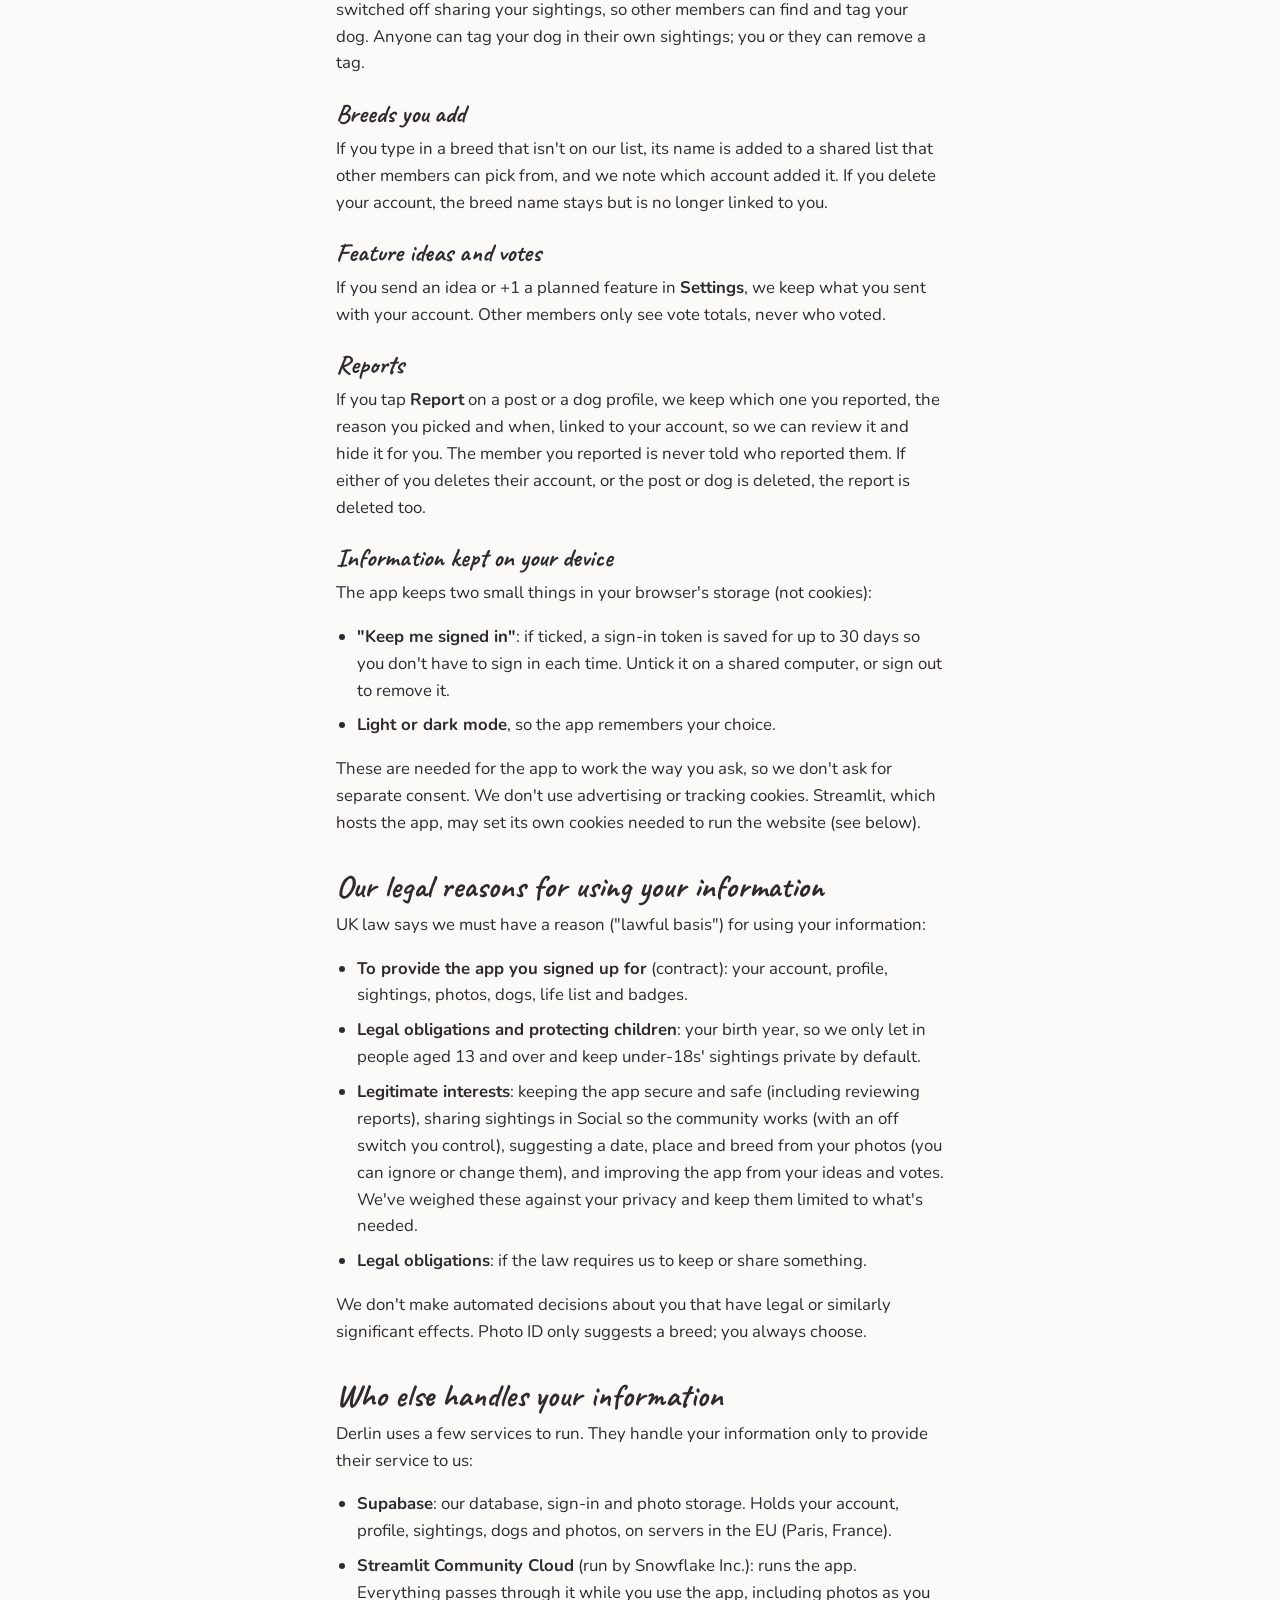
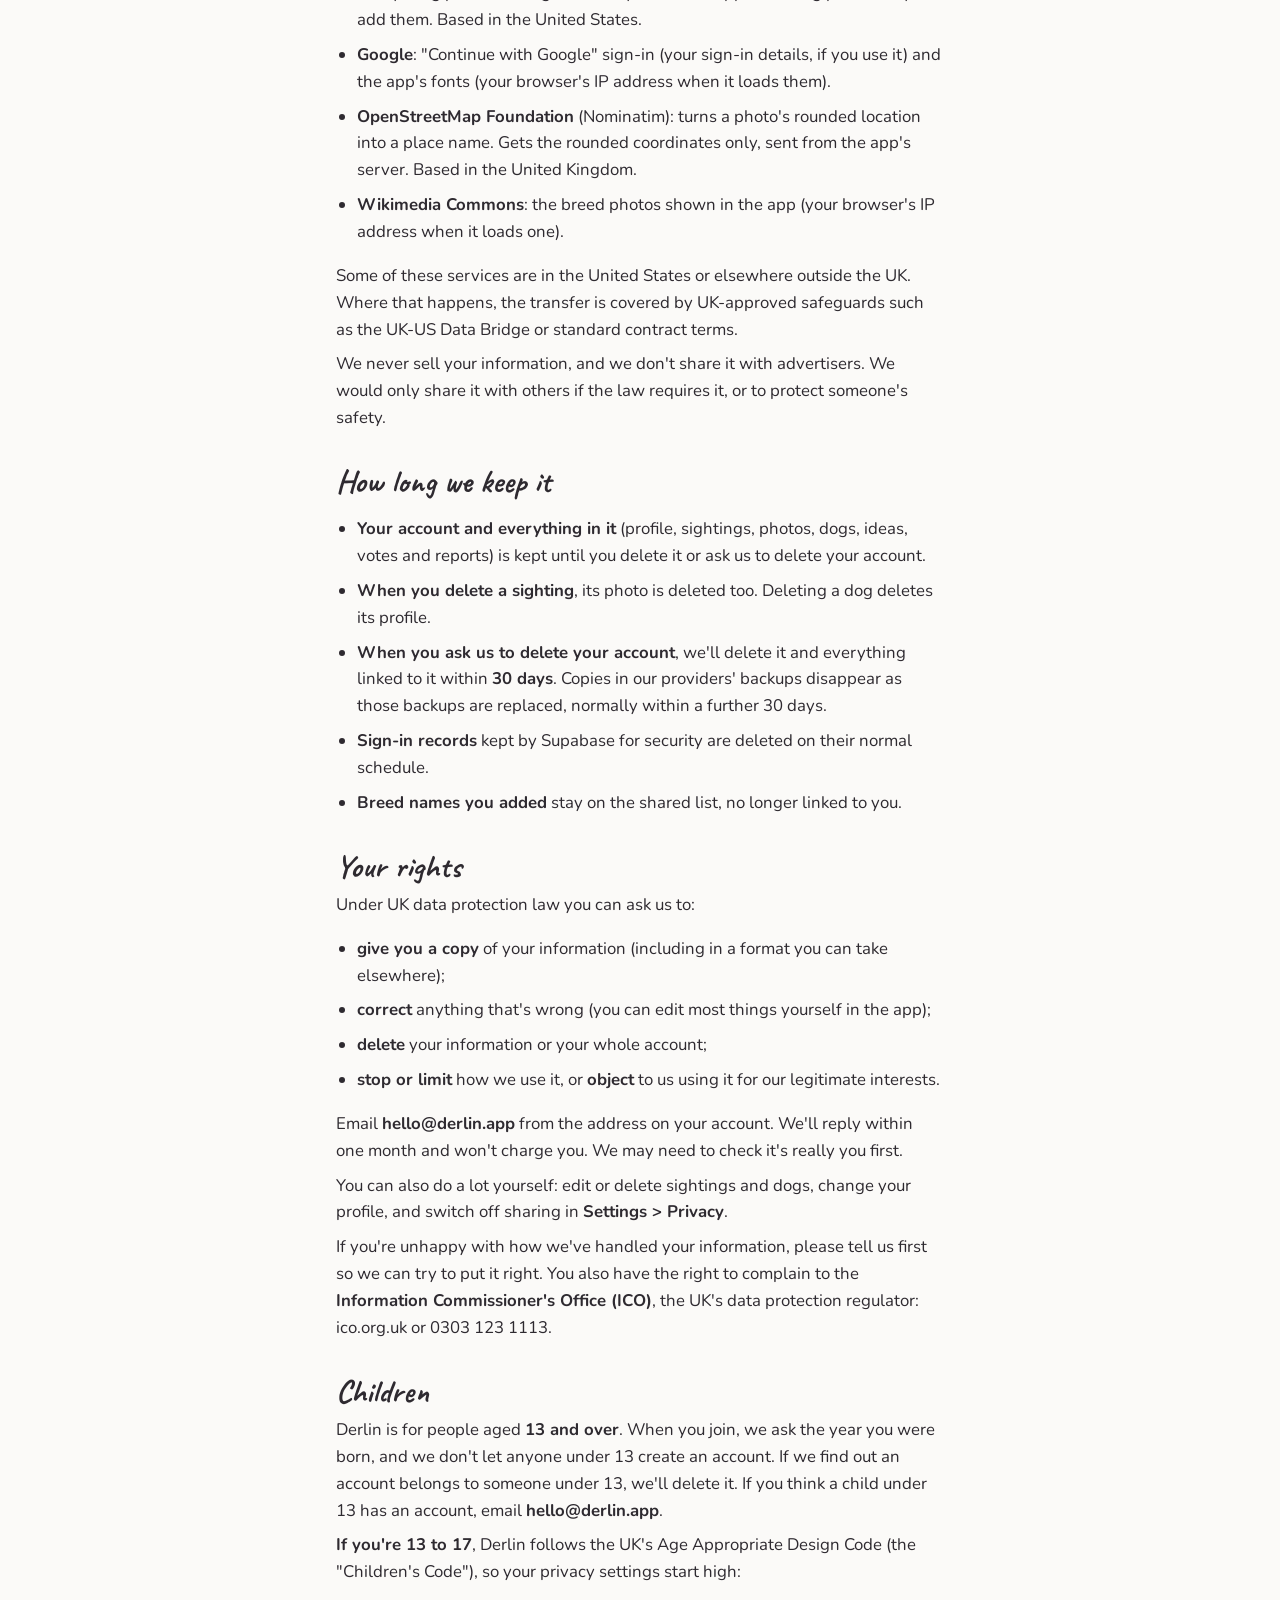
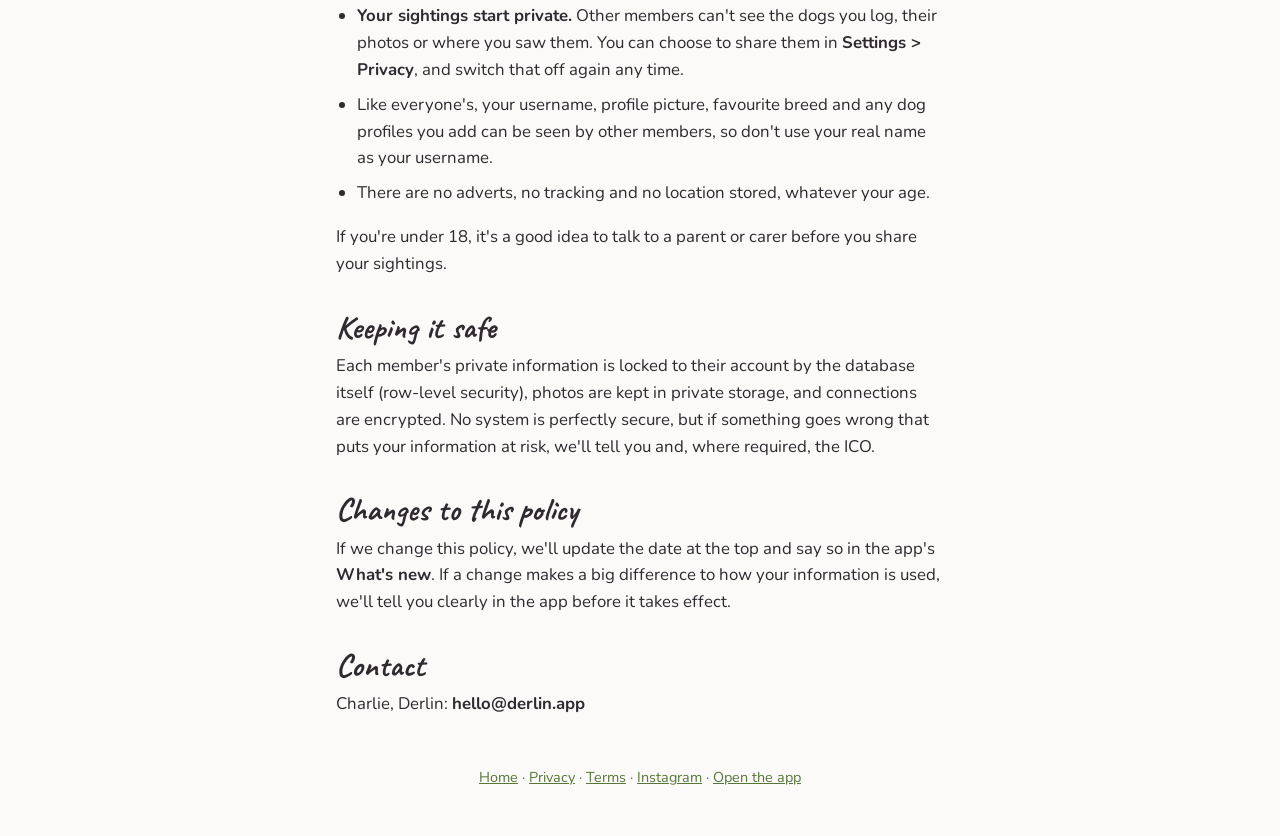
==== commit dec70bf7: "Link the Derlin Instagram from the website The landing page footer now has "Follow @derlin.app on In" ====
--- a/site/privacy/index.html
+++ b/site/privacy/index.html
@@ -57,7 +57,7 @@
   <article class="legal">
 <h1>Privacy policy</h1>
 <p><strong>Last updated: 27 November 2026</strong></p>
-<p>Derlin is a dog-spotting app: you log the dogs you see and build a life list of breeds. The app lives at app.derlin.app. Its old address, project-cerberus.streamlit.app, keeps working for a few weeks while everyone moves over.</p>
+<p>Derlin is a dog-spotting app: you log the dogs you see and build a life list of breeds. While it's in testing, the app lives at project-cerberus.streamlit.app; it will move to derlin.app.</p>
 <p>This policy explains, in plain English, what information Derlin keeps about you, why, who else handles it, and what you can ask for. If anything here is unclear, email <strong>hello@derlin.app</strong>.</p>
 <h2>Who runs Derlin</h2>
 <p>Derlin is run by Charlie, an individual based in the United Kingdom (not a company). Charlie decides how your information is used, so is the "data controller" under UK data protection law (the UK GDPR and the Data Protection Act 2018). You can reach Charlie at <strong>hello@derlin.app</strong>.</p>
@@ -112,7 +112,7 @@
 <li><strong>"Keep me signed in"</strong>: if ticked, a sign-in token is saved for up to 30 days so you don't have to sign in each time. Untick it on a shared computer, or sign out to remove it.</li>
 <li><strong>Light or dark mode</strong>, so the app remembers your choice.</li>
 </ul>
-<p>These are needed for the app to work the way you ask, so we don't ask for separate consent. We don't use advertising or tracking cookies. Streamlit Community Cloud, which still runs the old address, may set its own cookies needed to run that website (see below).</p>
+<p>These are needed for the app to work the way you ask, so we don't ask for separate consent. We don't use advertising or tracking cookies. Streamlit, which hosts the app, may set its own cookies needed to run the website (see below).</p>
 <h2>Our legal reasons for using your information</h2>
 <p>UK law says we must have a reason ("lawful basis") for using your information:</p>
 <ul>
@@ -126,8 +126,7 @@
 <p>Derlin uses a few services to run. They handle your information only to provide their service to us:</p>
 <ul>
 <li><strong>Supabase</strong>: our database, sign-in and photo storage. Holds your account, profile, sightings, dogs and photos, on servers in the EU (Paris, France).</li>
-<li><strong>Render</strong> (Render Services, Inc.): runs the app at app.derlin.app. Everything passes through it while you use the app, including photos as you add them. The app's server is in the EU (Frankfurt, Germany); the company is based in the United States.</li>
-<li><strong>Streamlit Community Cloud</strong> (run by Snowflake Inc.): runs the app at its old address, project-cerberus.streamlit.app, until that closes. Same as Render if you use that address. Based in the United States.</li>
+<li><strong>Streamlit Community Cloud</strong> (run by Snowflake Inc.): runs the app. Everything passes through it while you use the app, including photos as you add them. Based in the United States.</li>
 <li><strong>Google</strong>: "Continue with Google" sign-in (your sign-in details, if you use it) and the app's fonts (your browser's IP address when it loads them).</li>
 <li><strong>OpenStreetMap Foundation</strong> (Nominatim): turns a photo's rounded location into a place name. Gets the rounded coordinates only, sent from the app's server. Based in the United Kingdom.</li>
 <li><strong>Wikimedia Commons</strong>: the breed photos shown in the app (your browser's IP address when it loads one).</li>
@@ -170,7 +169,7 @@
 <p>Charlie, Derlin: <strong>hello@derlin.app</strong></p>
   </article>
   <footer>
-    <p><a href="../">Home</a> · <a href="../privacy/">Privacy</a> · <a href="../terms/">Terms</a> · <a href="https://app.derlin.app">Open the app</a></p>
+    <p><a href="../">Home</a> · <a href="../privacy/">Privacy</a> · <a href="../terms/">Terms</a> · <a href="https://www.instagram.com/derlin.app/">Instagram</a> · <a href="https://project-cerberus.streamlit.app">Open the app</a></p>
   </footer>
 </main>
 </body>
--- a/site/style.css
+++ b/site/style.css
@@ -86,3 +86,6 @@
 .legal h3 { font-size: 1.6rem; margin: 1.4rem 0 .2rem; }
 .legal p, .legal li { margin: .5rem 0; }
 .legal ul, .legal ol { padding-left: 1.3rem; }
+footer .follow { font-size: 1rem; font-weight: 700; }
+footer .follow a { text-decoration: none; }
+footer .follow .sketch { color: var(--pistachio-text); }
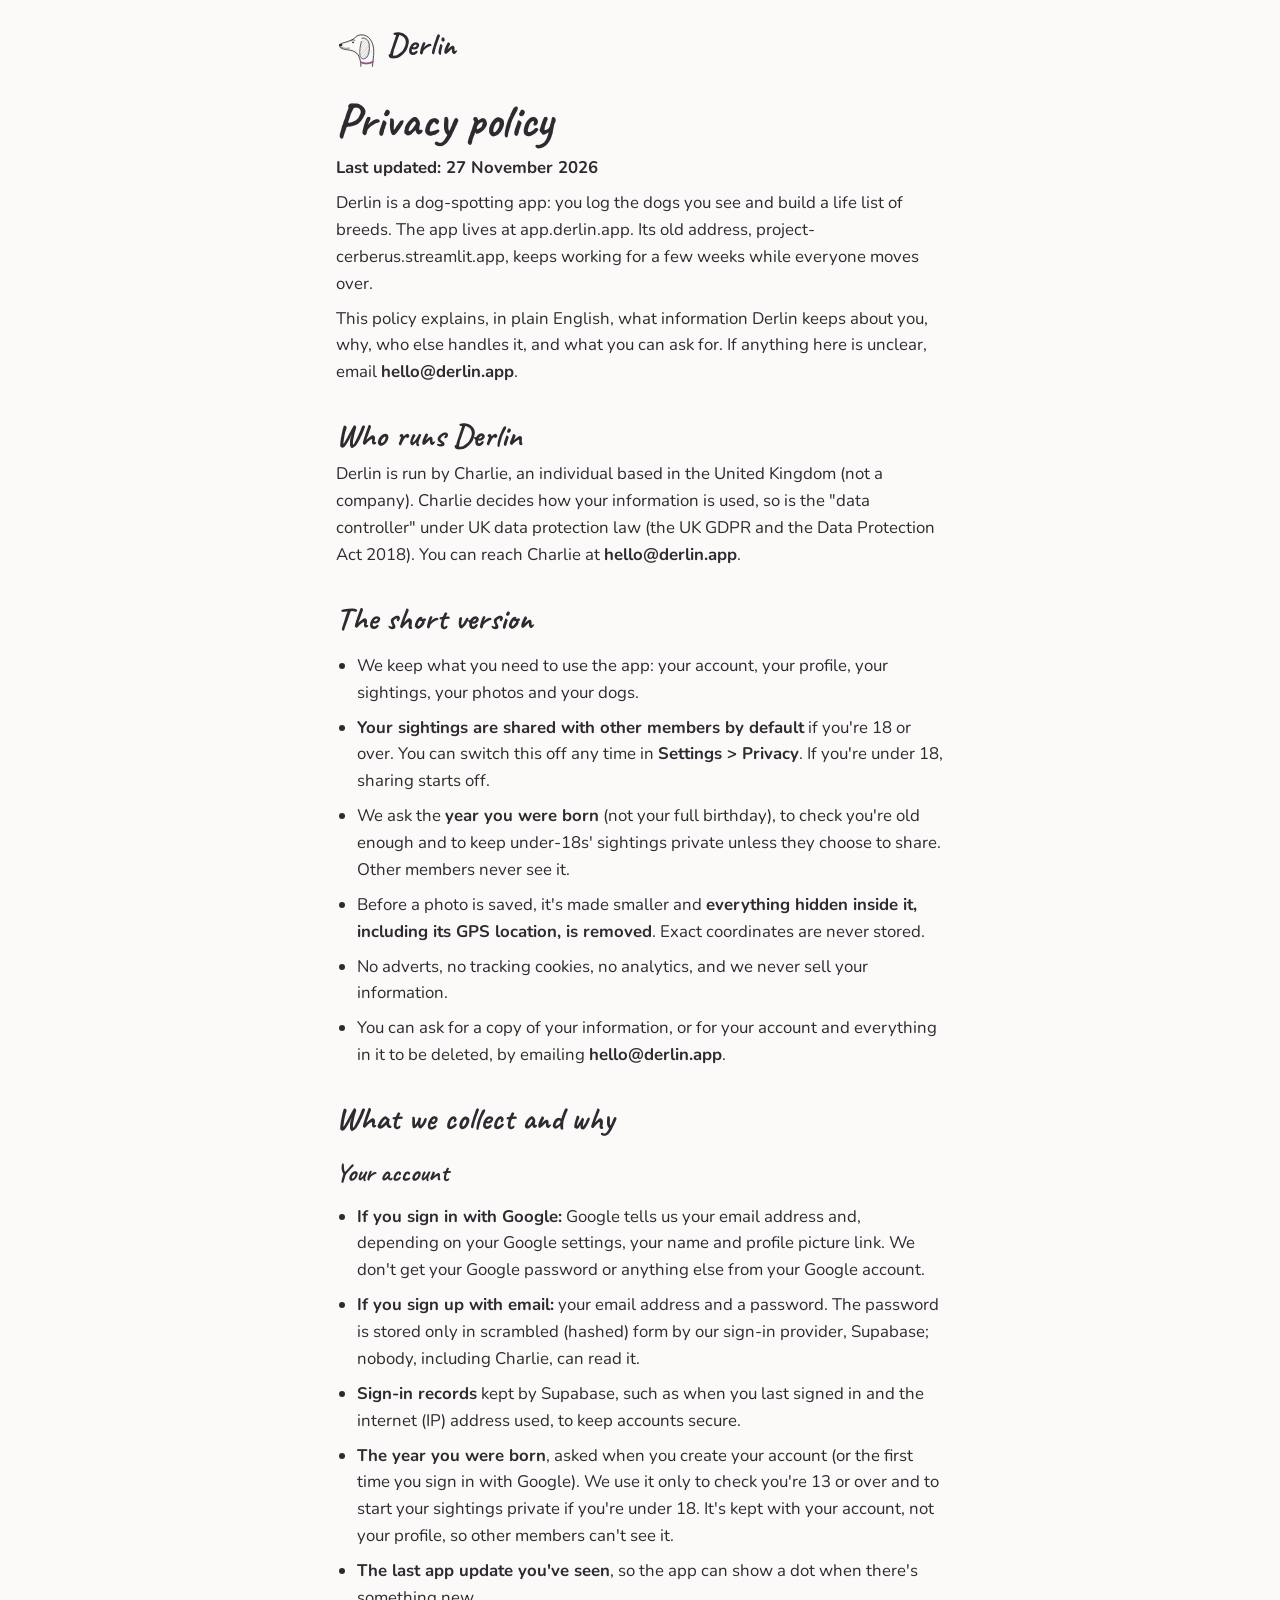
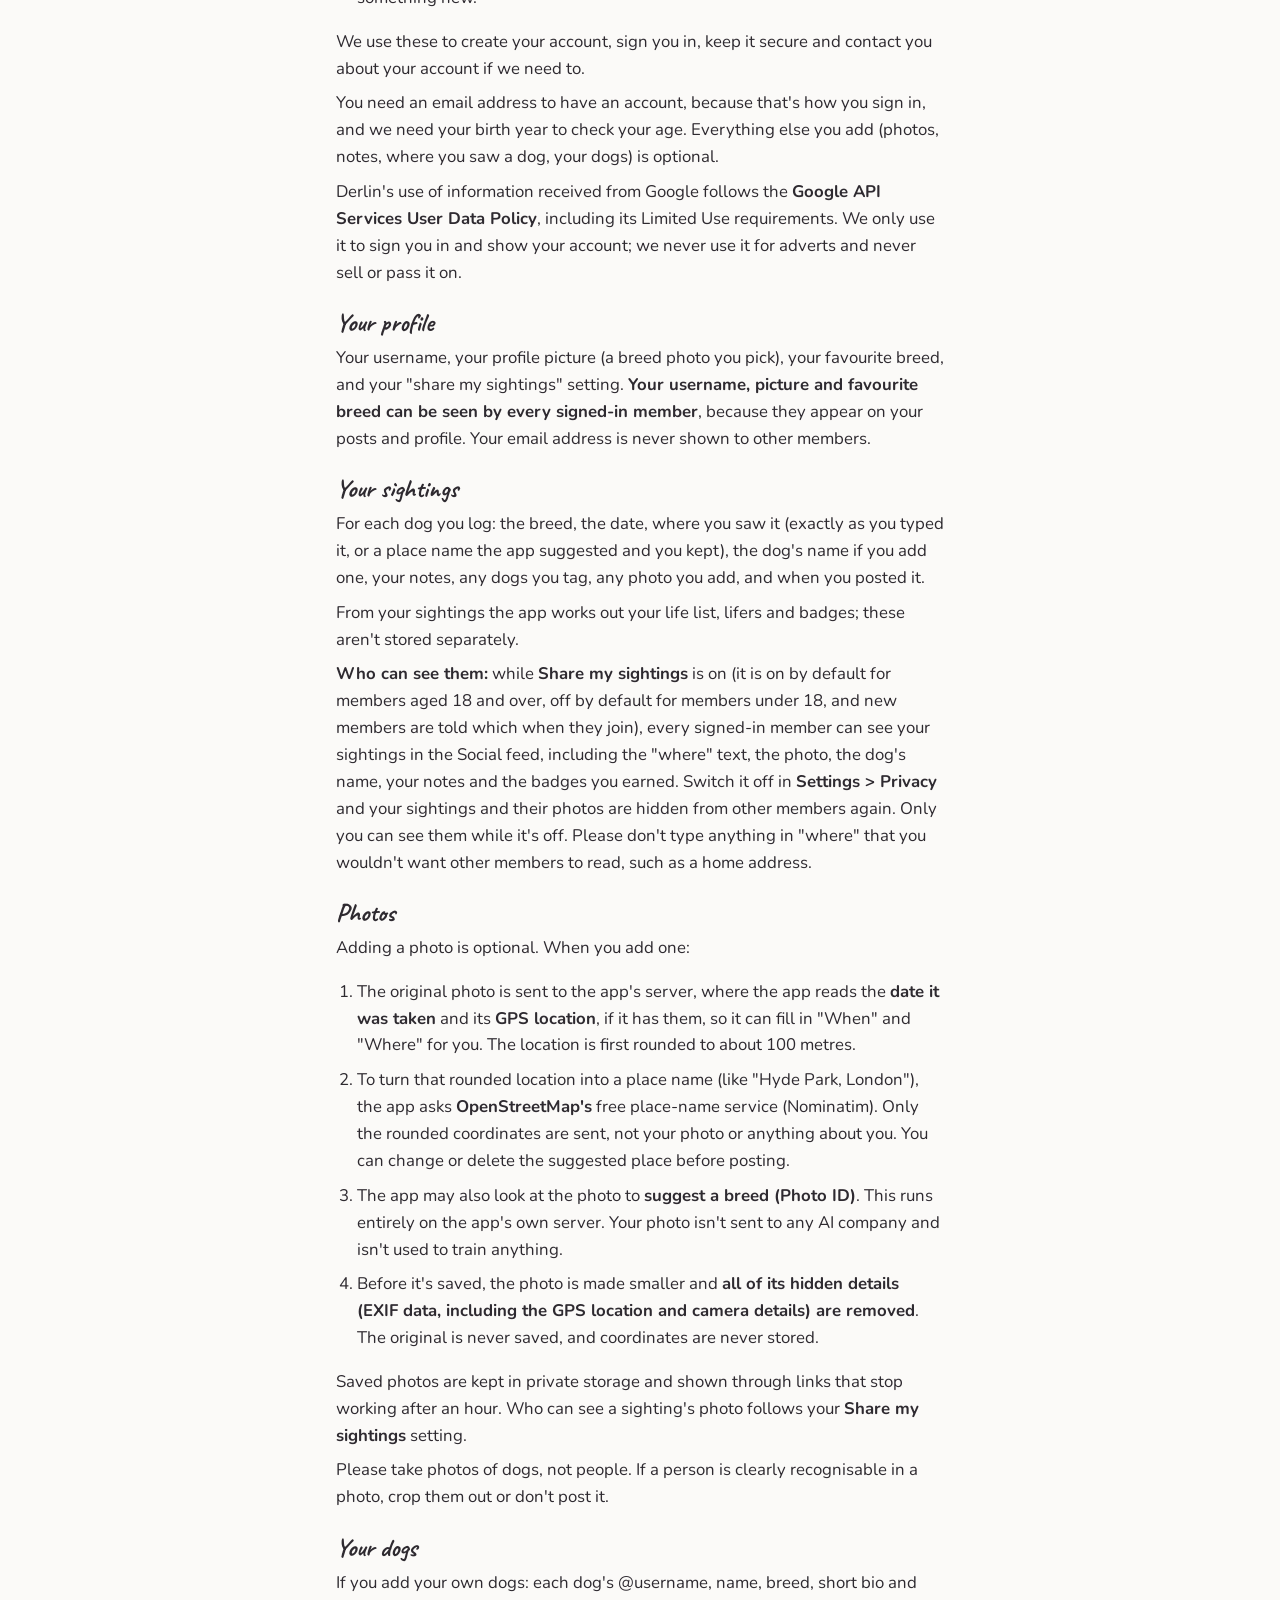
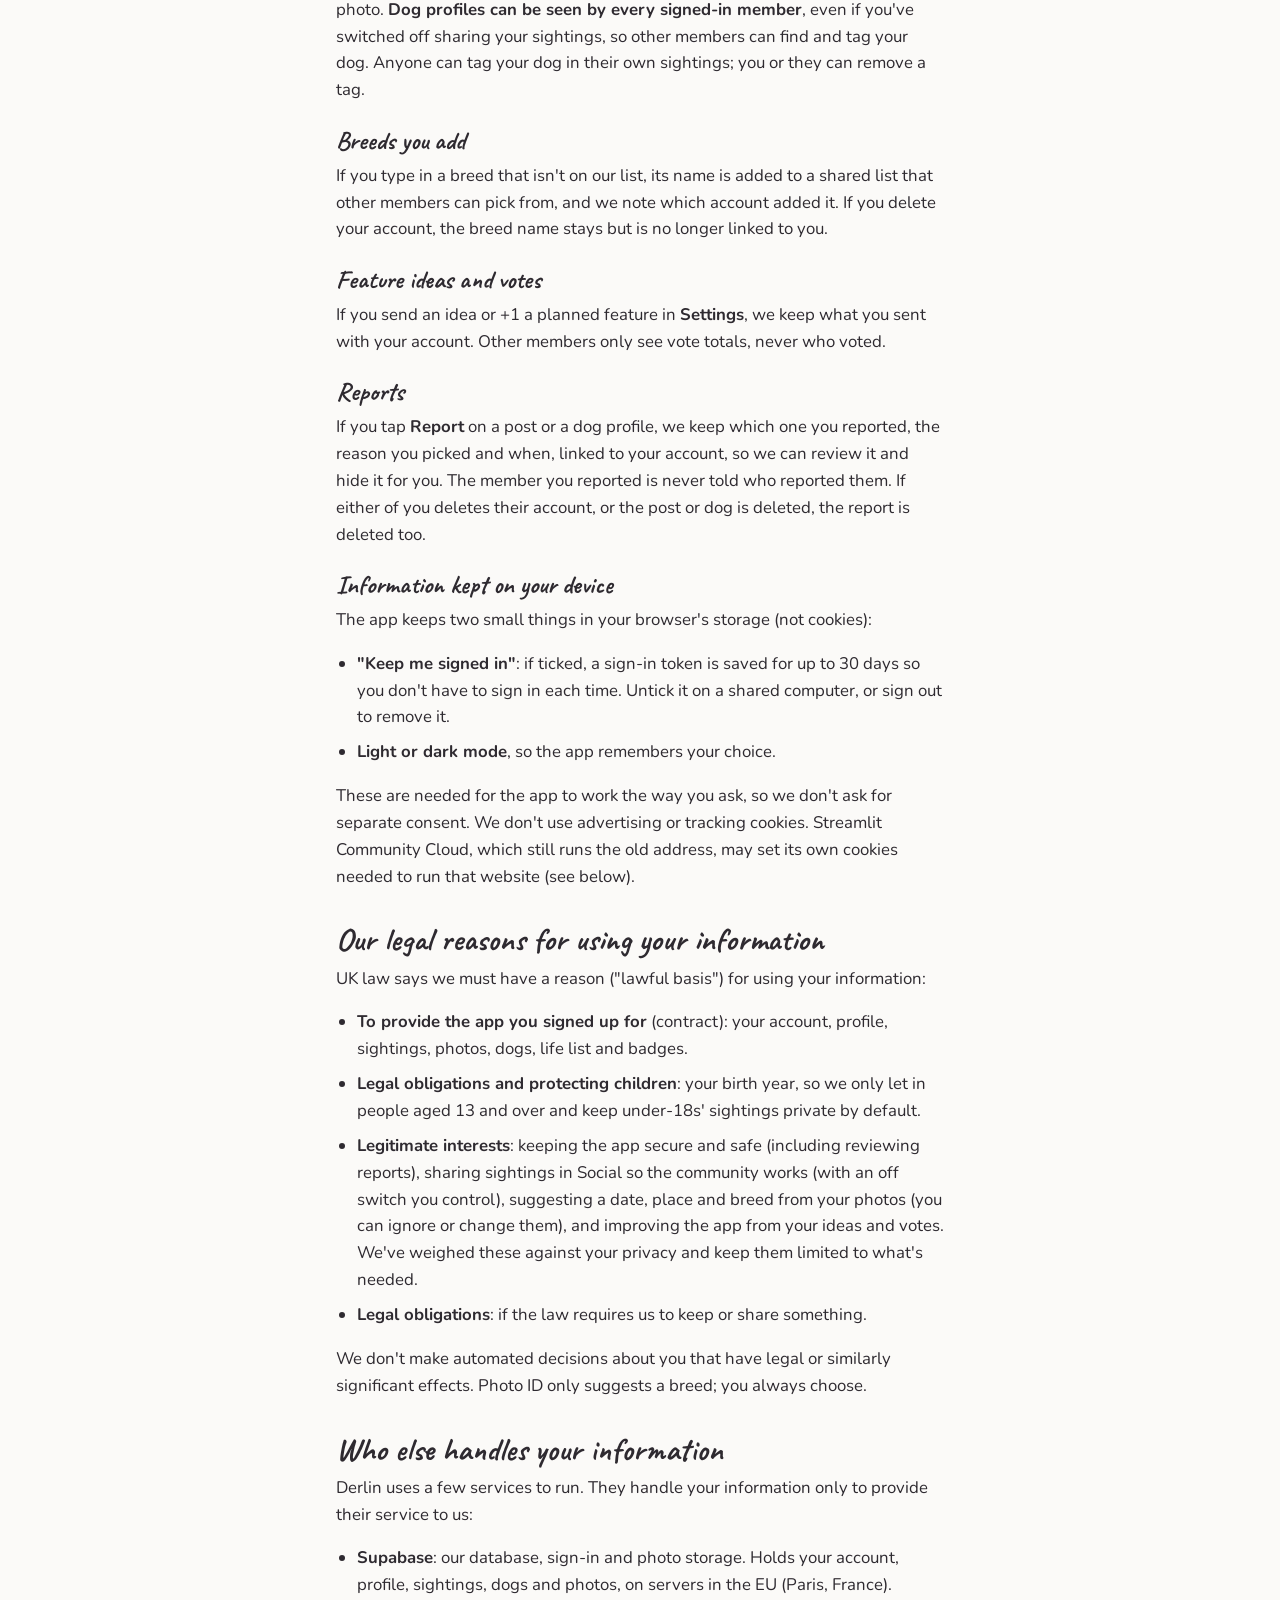
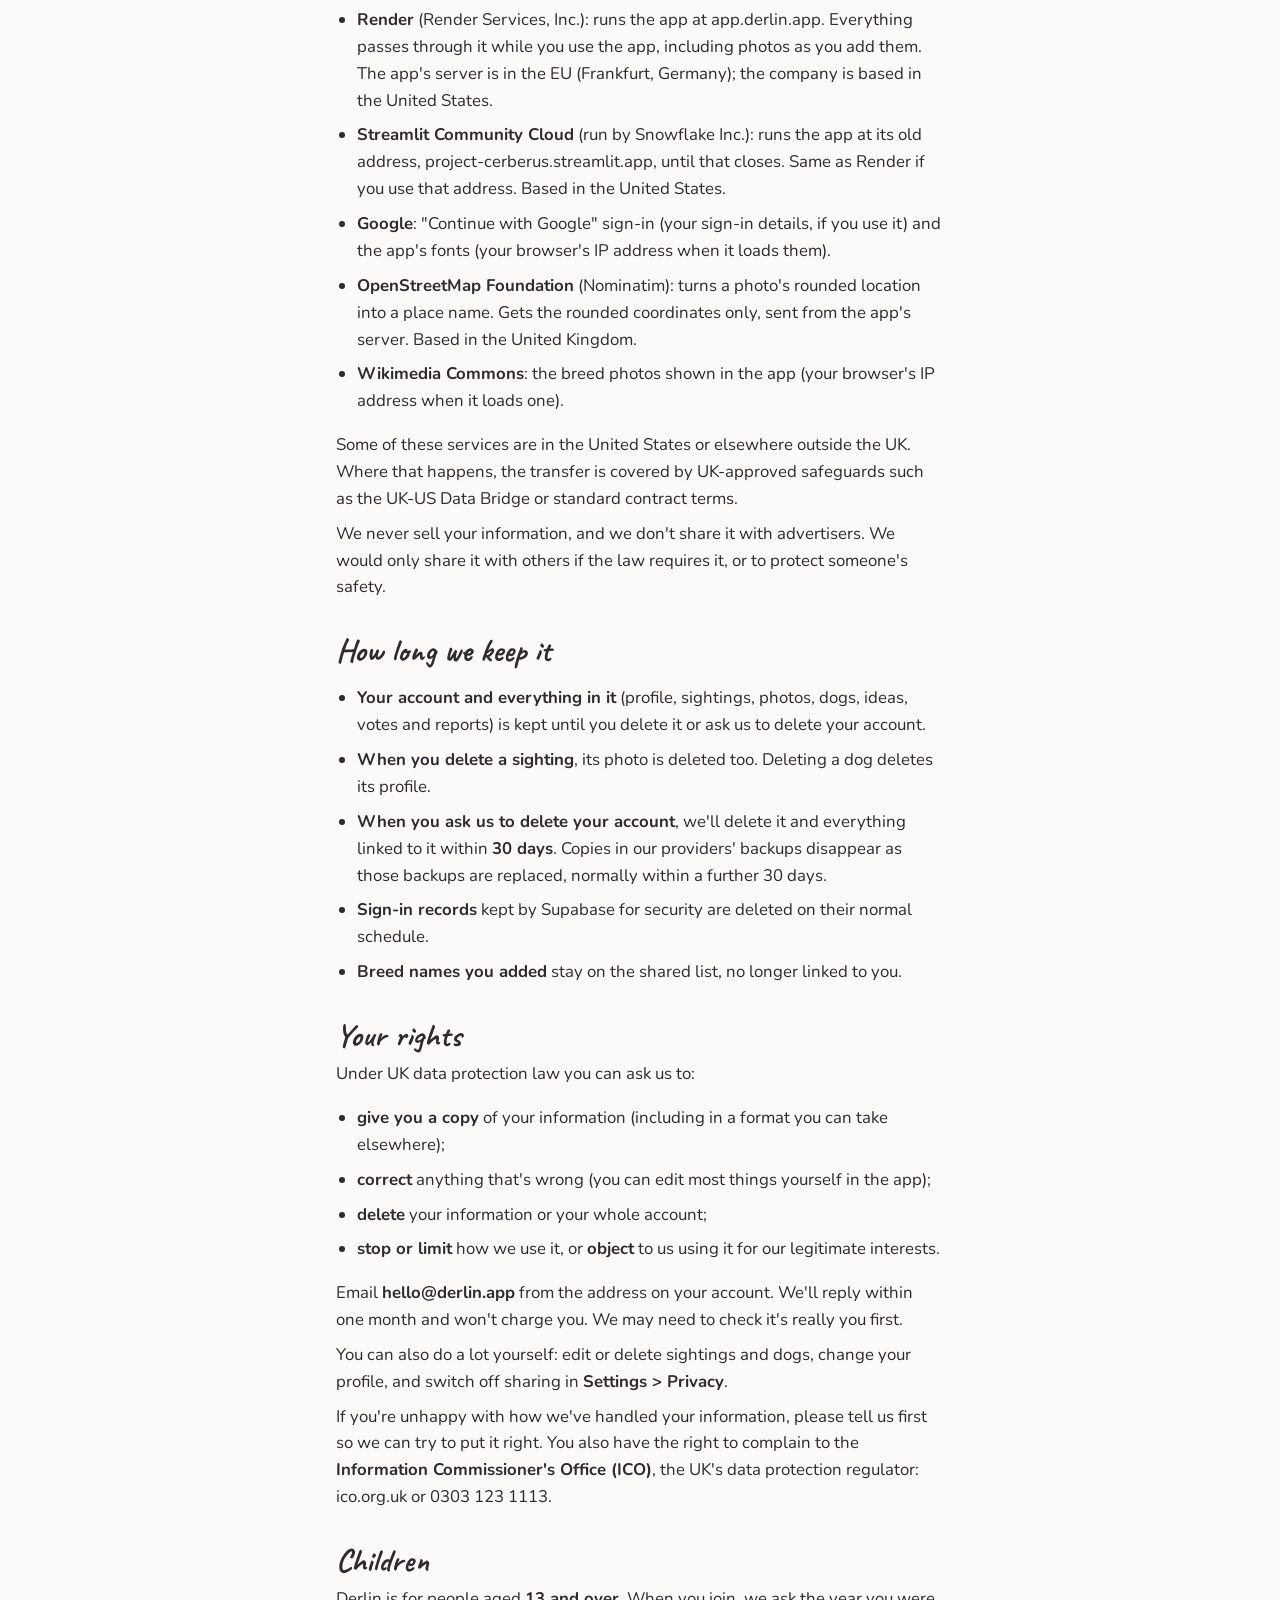
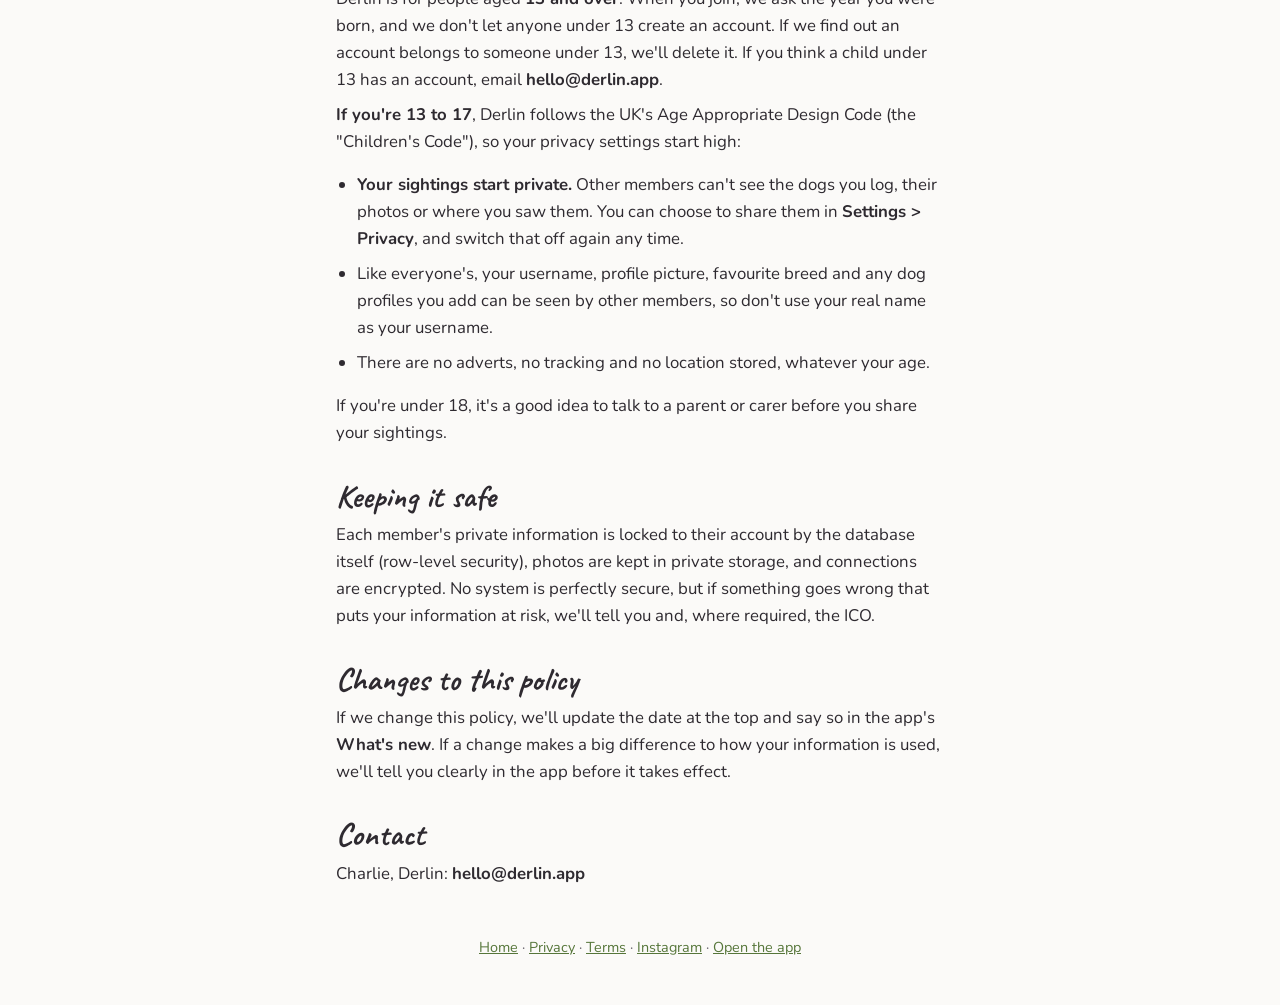
==== commit 361914f2: "Merge remote-tracking branch 'origin/main' into claude/project-thread-e4awqf # Conflicts: #	site/pri" ====
--- a/site/privacy/index.html
+++ b/site/privacy/index.html
@@ -57,7 +57,7 @@
   <article class="legal">
 <h1>Privacy policy</h1>
 <p><strong>Last updated: 27 November 2026</strong></p>
-<p>Derlin is a dog-spotting app: you log the dogs you see and build a life list of breeds. While it's in testing, the app lives at project-cerberus.streamlit.app; it will move to derlin.app.</p>
+<p>Derlin is a dog-spotting app: you log the dogs you see and build a life list of breeds. The app lives at app.derlin.app. Its old address, project-cerberus.streamlit.app, keeps working for a few weeks while everyone moves over.</p>
 <p>This policy explains, in plain English, what information Derlin keeps about you, why, who else handles it, and what you can ask for. If anything here is unclear, email <strong>hello@derlin.app</strong>.</p>
 <h2>Who runs Derlin</h2>
 <p>Derlin is run by Charlie, an individual based in the United Kingdom (not a company). Charlie decides how your information is used, so is the "data controller" under UK data protection law (the UK GDPR and the Data Protection Act 2018). You can reach Charlie at <strong>hello@derlin.app</strong>.</p>
@@ -112,7 +112,7 @@
 <li><strong>"Keep me signed in"</strong>: if ticked, a sign-in token is saved for up to 30 days so you don't have to sign in each time. Untick it on a shared computer, or sign out to remove it.</li>
 <li><strong>Light or dark mode</strong>, so the app remembers your choice.</li>
 </ul>
-<p>These are needed for the app to work the way you ask, so we don't ask for separate consent. We don't use advertising or tracking cookies. Streamlit, which hosts the app, may set its own cookies needed to run the website (see below).</p>
+<p>These are needed for the app to work the way you ask, so we don't ask for separate consent. We don't use advertising or tracking cookies. Streamlit Community Cloud, which still runs the old address, may set its own cookies needed to run that website (see below).</p>
 <h2>Our legal reasons for using your information</h2>
 <p>UK law says we must have a reason ("lawful basis") for using your information:</p>
 <ul>
@@ -126,7 +126,8 @@
 <p>Derlin uses a few services to run. They handle your information only to provide their service to us:</p>
 <ul>
 <li><strong>Supabase</strong>: our database, sign-in and photo storage. Holds your account, profile, sightings, dogs and photos, on servers in the EU (Paris, France).</li>
-<li><strong>Streamlit Community Cloud</strong> (run by Snowflake Inc.): runs the app. Everything passes through it while you use the app, including photos as you add them. Based in the United States.</li>
+<li><strong>Render</strong> (Render Services, Inc.): runs the app at app.derlin.app. Everything passes through it while you use the app, including photos as you add them. The app's server is in the EU (Frankfurt, Germany); the company is based in the United States.</li>
+<li><strong>Streamlit Community Cloud</strong> (run by Snowflake Inc.): runs the app at its old address, project-cerberus.streamlit.app, until that closes. Same as Render if you use that address. Based in the United States.</li>
 <li><strong>Google</strong>: "Continue with Google" sign-in (your sign-in details, if you use it) and the app's fonts (your browser's IP address when it loads them).</li>
 <li><strong>OpenStreetMap Foundation</strong> (Nominatim): turns a photo's rounded location into a place name. Gets the rounded coordinates only, sent from the app's server. Based in the United Kingdom.</li>
 <li><strong>Wikimedia Commons</strong>: the breed photos shown in the app (your browser's IP address when it loads one).</li>
@@ -169,7 +170,7 @@
 <p>Charlie, Derlin: <strong>hello@derlin.app</strong></p>
   </article>
   <footer>
-    <p><a href="../">Home</a> · <a href="../privacy/">Privacy</a> · <a href="../terms/">Terms</a> · <a href="https://www.instagram.com/derlin.app/">Instagram</a> · <a href="https://project-cerberus.streamlit.app">Open the app</a></p>
+    <p><a href="../">Home</a> · <a href="../privacy/">Privacy</a> · <a href="../terms/">Terms</a> · <a href="https://www.instagram.com/derlin.app/">Instagram</a> · <a href="https://app.derlin.app">Open the app</a></p>
   </footer>
 </main>
 </body>
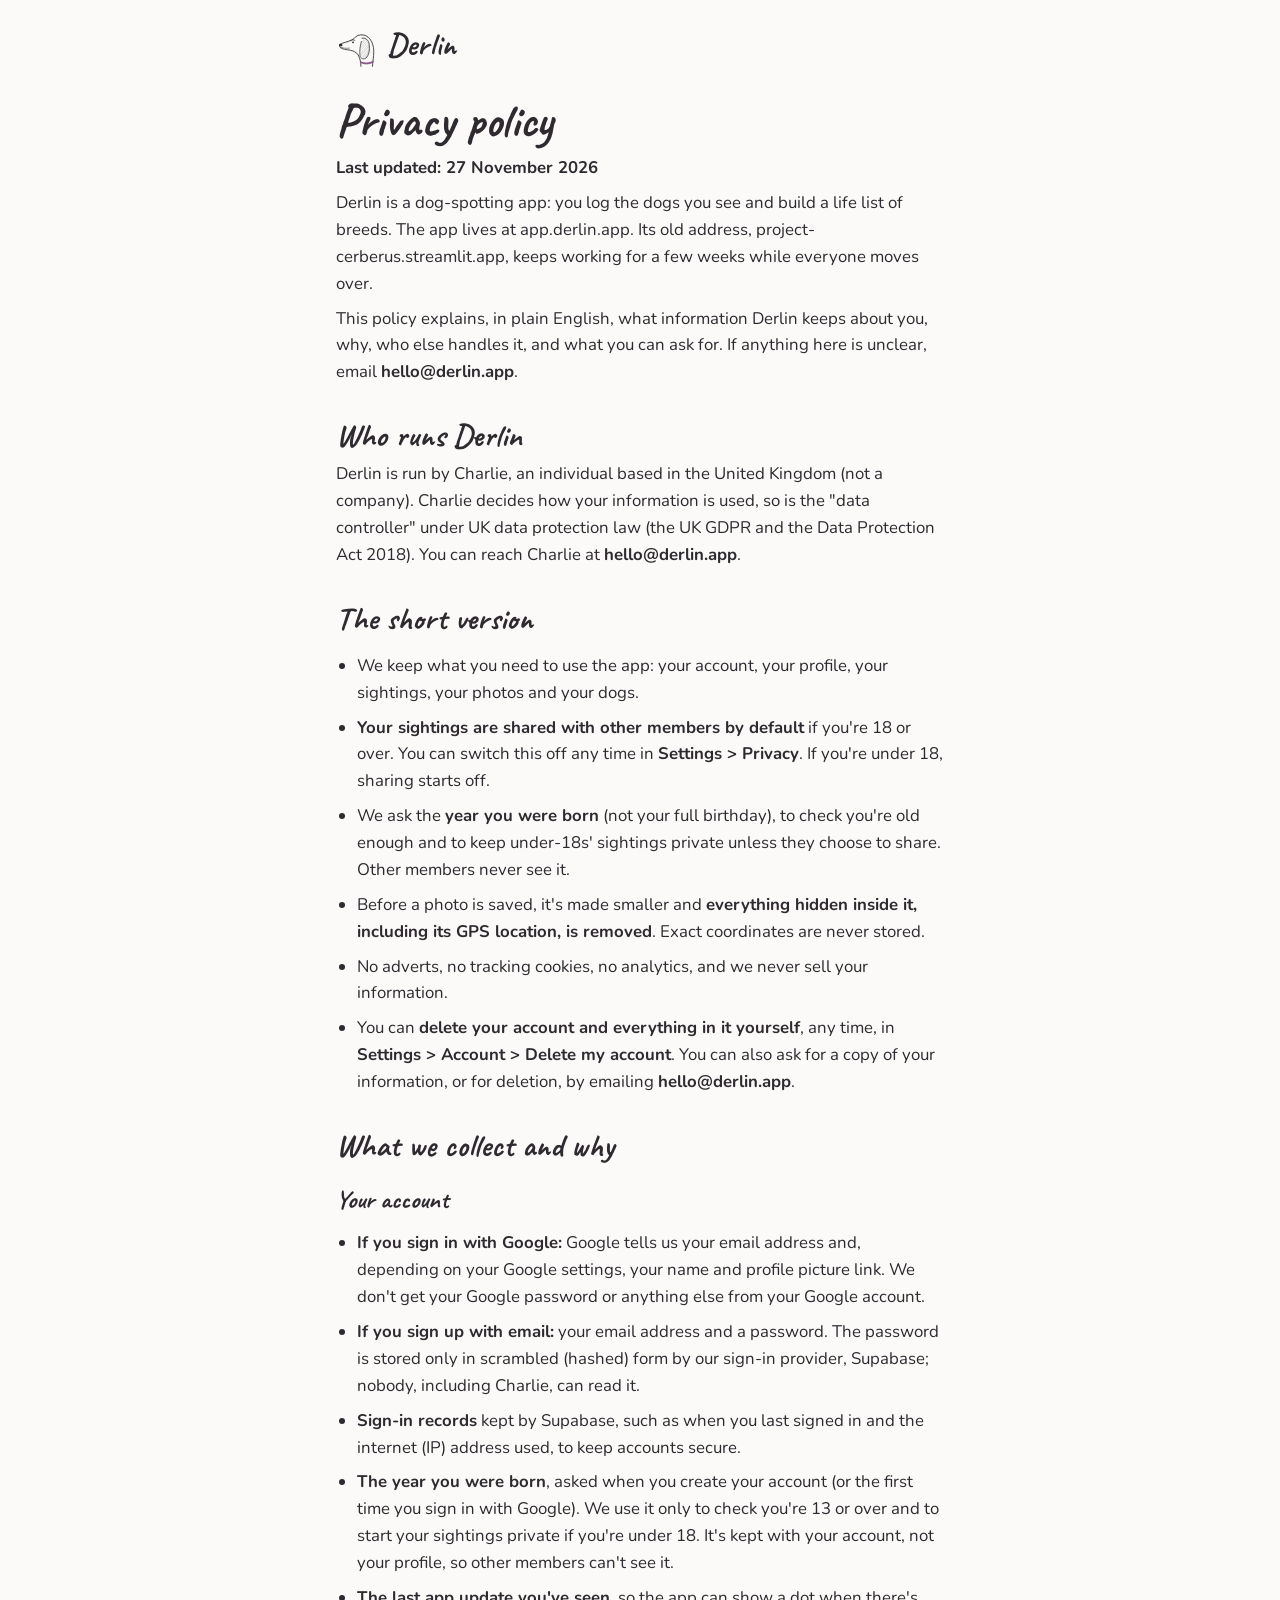
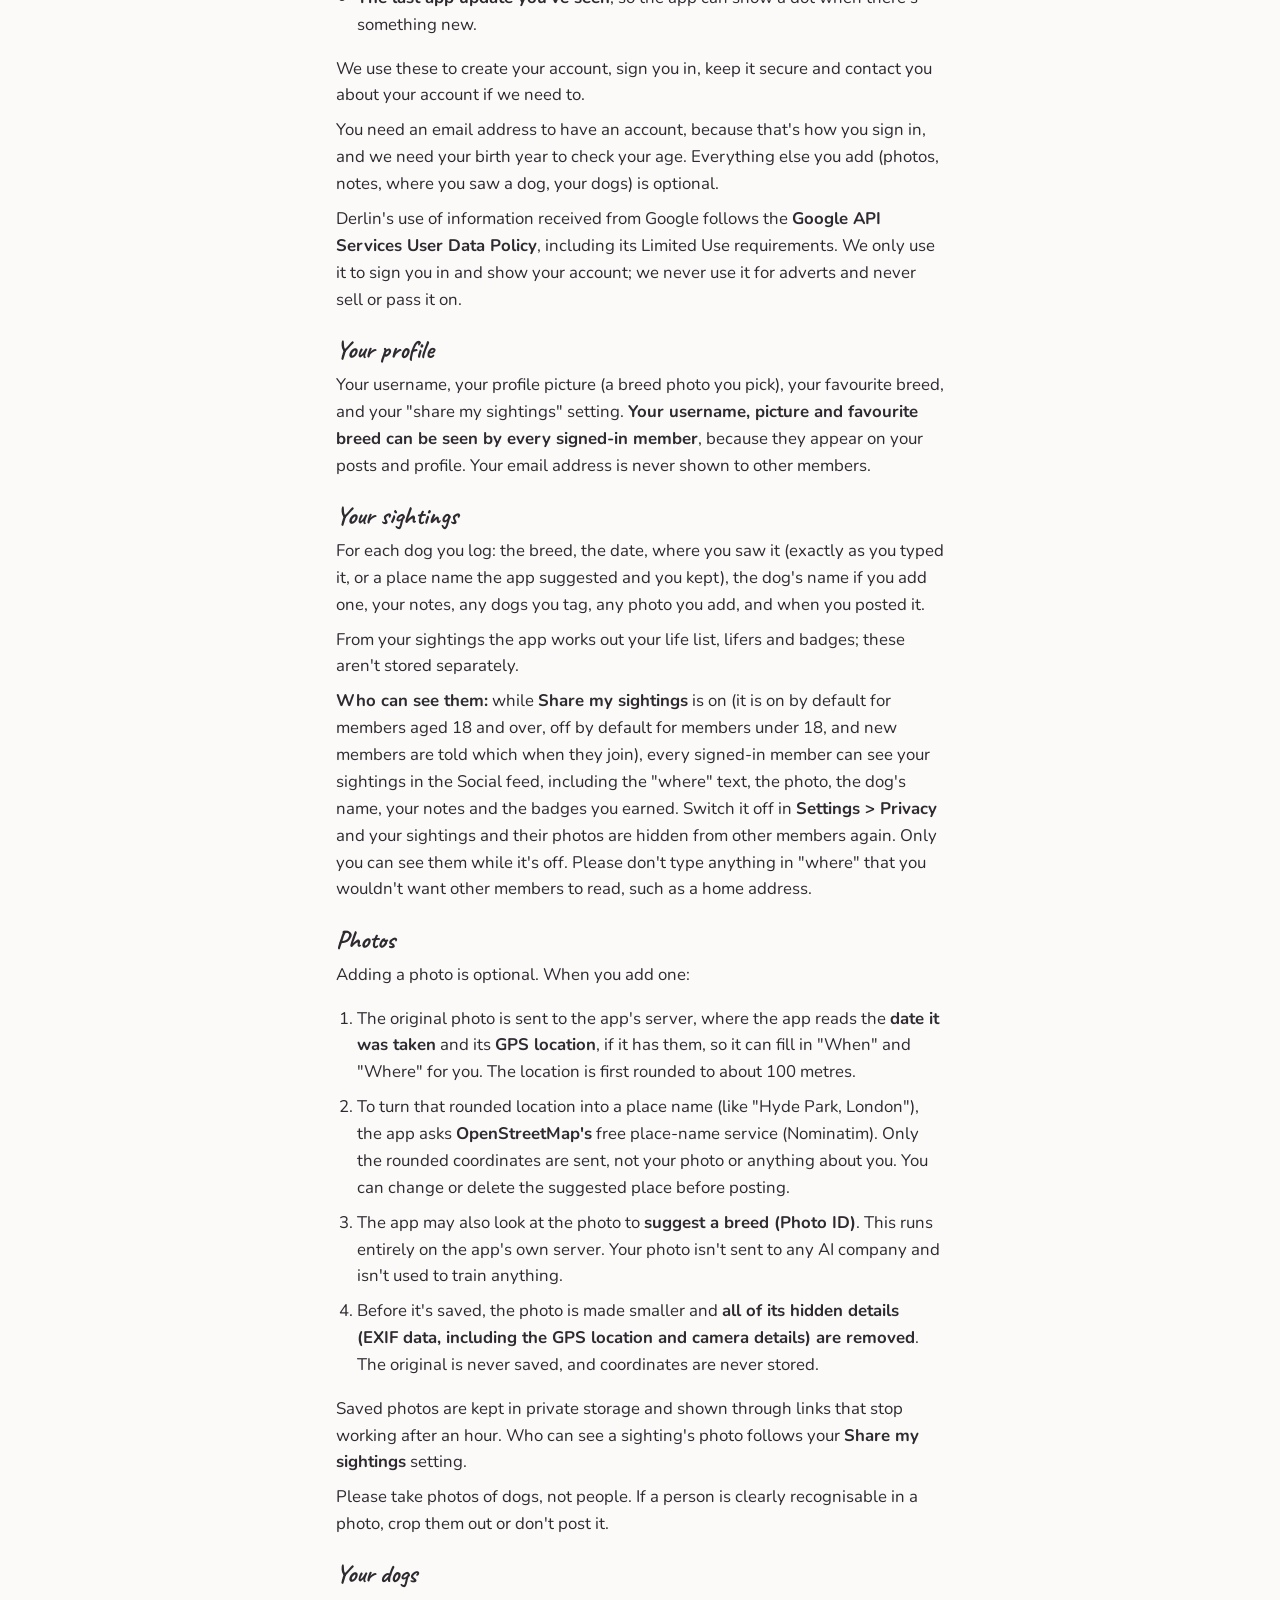
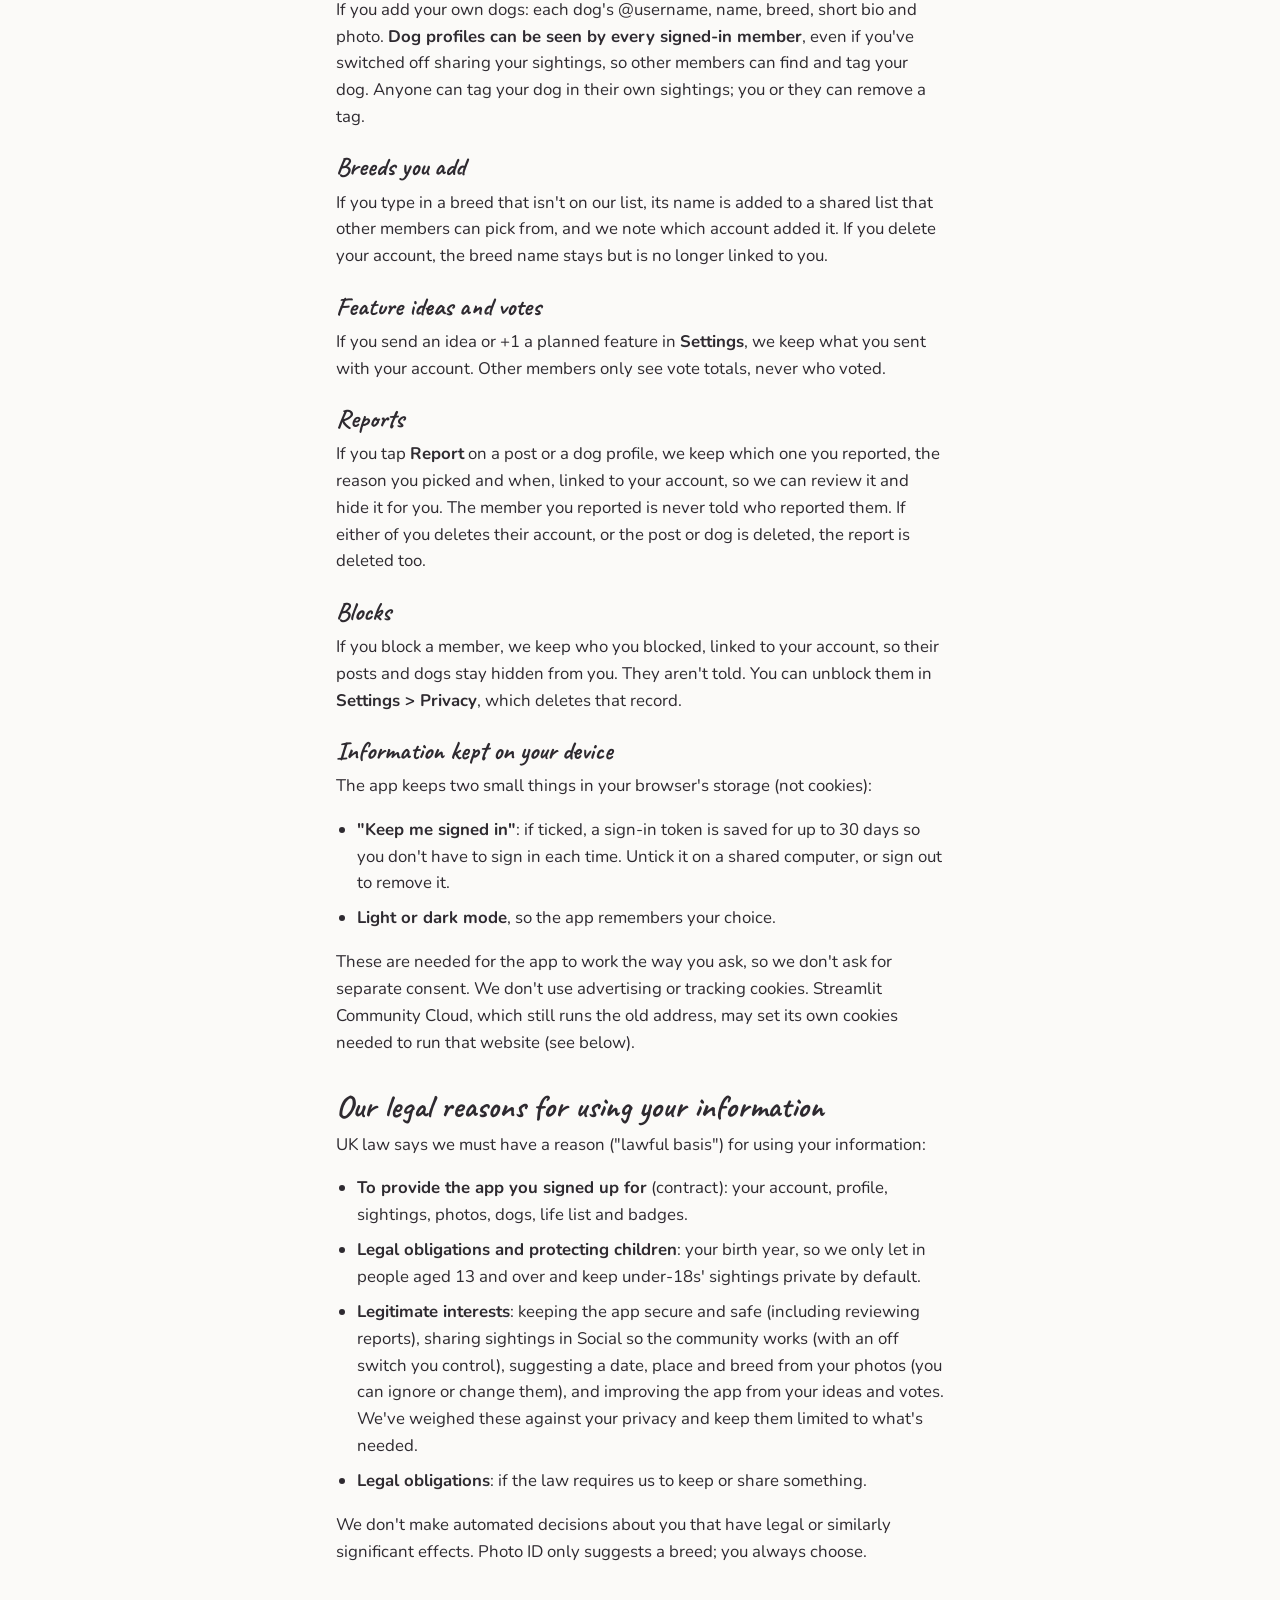
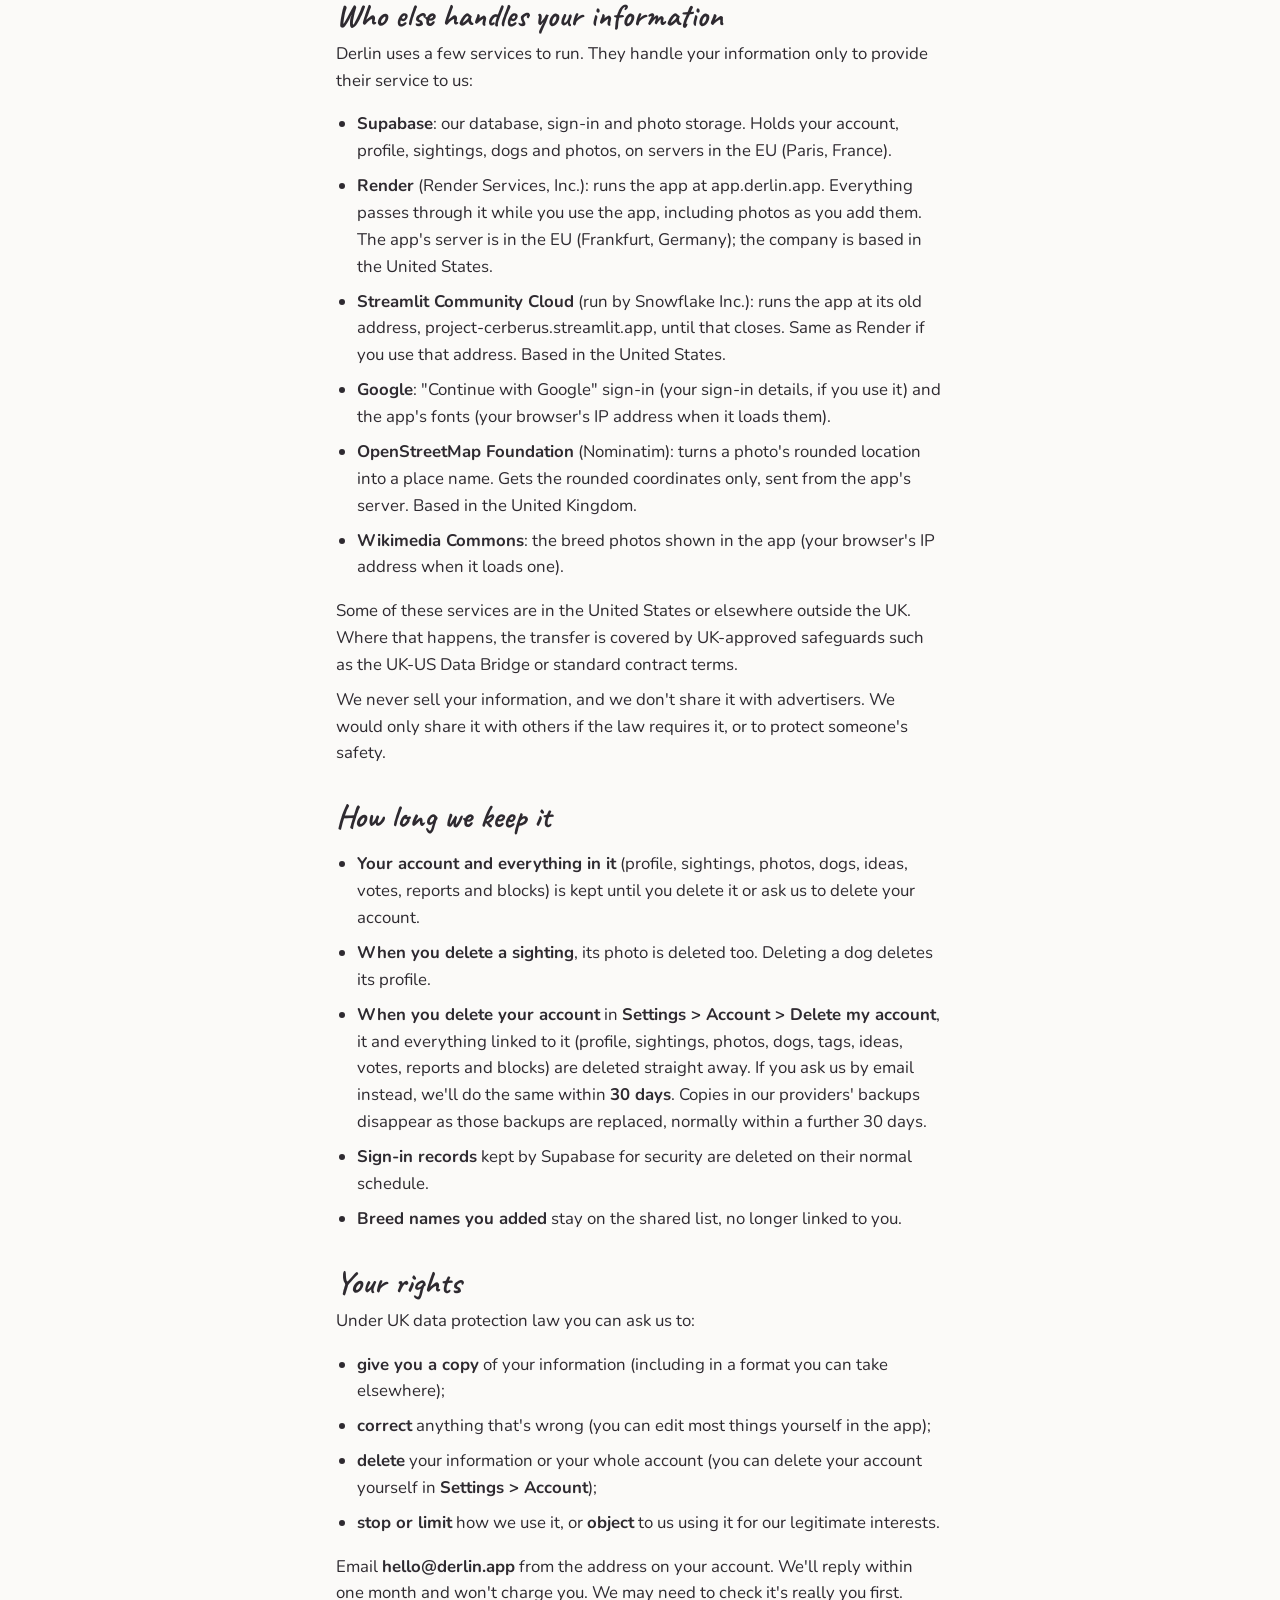
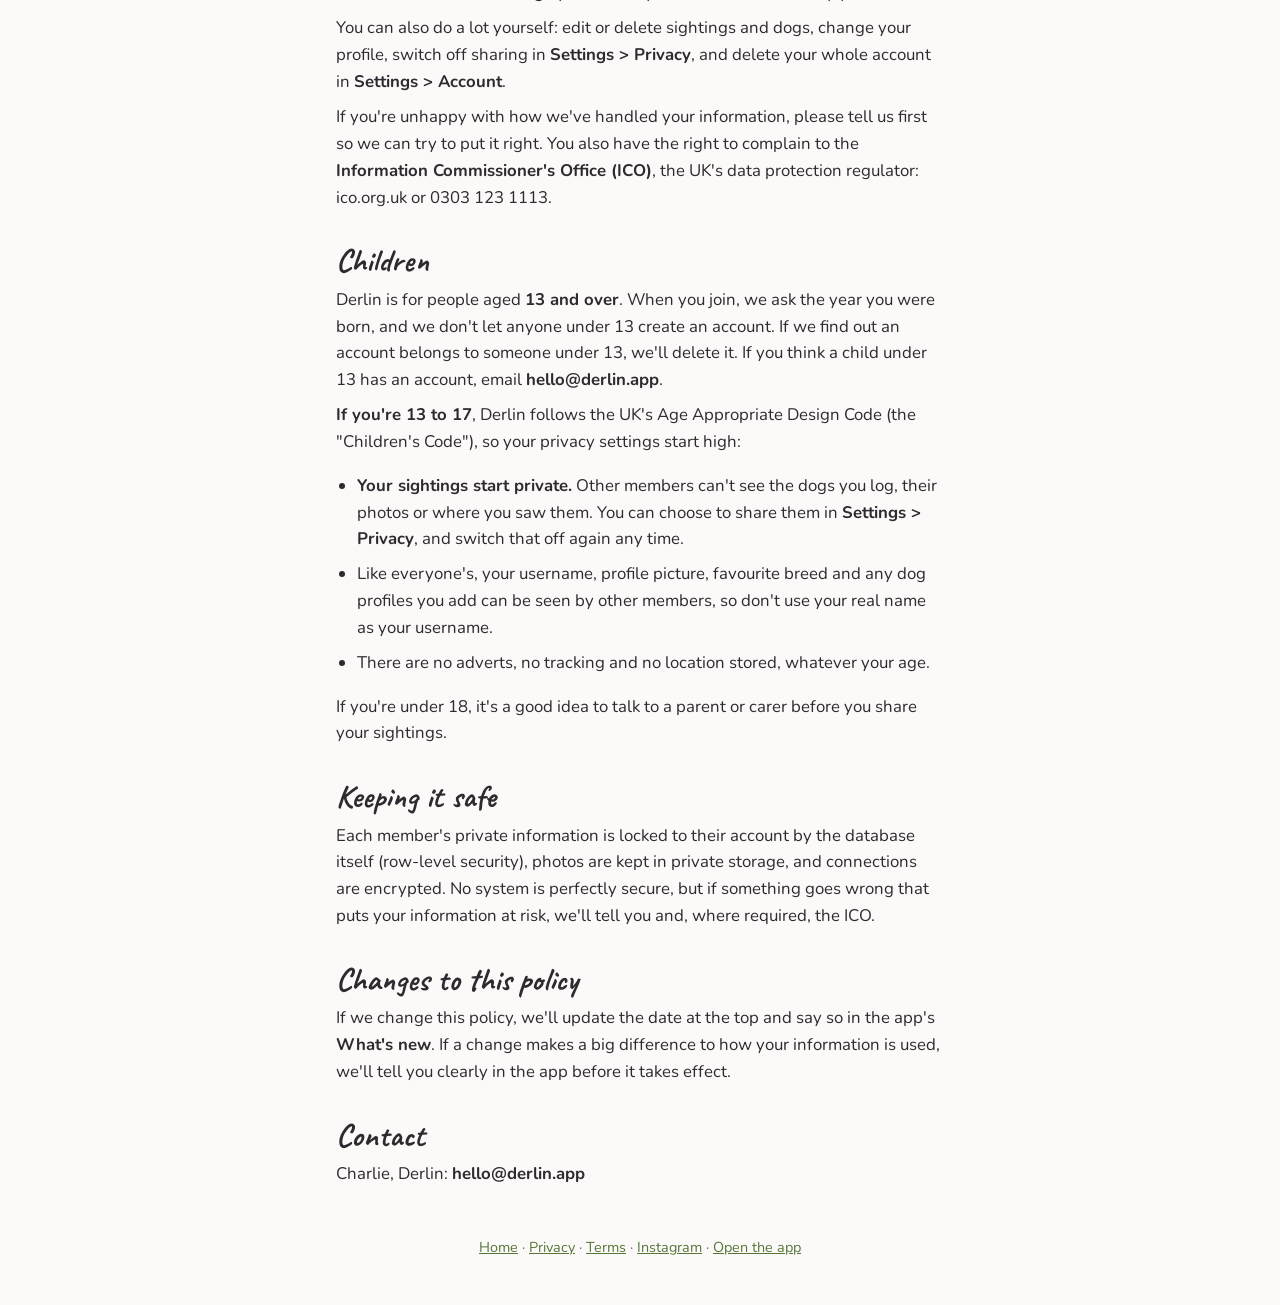
==== commit beb0a34d: "Add account deletion, blocking and a hidden Apple sign-in Members can now delete their own account i" ====
--- a/site/privacy/index.html
+++ b/site/privacy/index.html
@@ -68,7 +68,7 @@
 <li>We ask the <strong>year you were born</strong> (not your full birthday), to check you're old enough and to keep under-18s' sightings private unless they choose to share. Other members never see it.</li>
 <li>Before a photo is saved, it's made smaller and <strong>everything hidden inside it, including its GPS location, is removed</strong>. Exact coordinates are never stored.</li>
 <li>No adverts, no tracking cookies, no analytics, and we never sell your information.</li>
-<li>You can ask for a copy of your information, or for your account and everything in it to be deleted, by emailing <strong>hello@derlin.app</strong>.</li>
+<li>You can <strong>delete your account and everything in it yourself</strong>, any time, in <strong>Settings &gt; Account &gt; Delete my account</strong>. You can also ask for a copy of your information, or for deletion, by emailing <strong>hello@derlin.app</strong>.</li>
 </ul>
 <h2>What we collect and why</h2>
 <h3>Your account</h3>
@@ -106,6 +106,8 @@
 <p>If you send an idea or +1 a planned feature in <strong>Settings</strong>, we keep what you sent with your account. Other members only see vote totals, never who voted.</p>
 <h3>Reports</h3>
 <p>If you tap <strong>Report</strong> on a post or a dog profile, we keep which one you reported, the reason you picked and when, linked to your account, so we can review it and hide it for you. The member you reported is never told who reported them. If either of you deletes their account, or the post or dog is deleted, the report is deleted too.</p>
+<h3>Blocks</h3>
+<p>If you block a member, we keep who you blocked, linked to your account, so their posts and dogs stay hidden from you. They aren't told. You can unblock them in <strong>Settings &gt; Privacy</strong>, which deletes that record.</p>
 <h3>Information kept on your device</h3>
 <p>The app keeps two small things in your browser's storage (not cookies):</p>
 <ul>
@@ -136,9 +138,9 @@
 <p>We never sell your information, and we don't share it with advertisers. We would only share it with others if the law requires it, or to protect someone's safety.</p>
 <h2>How long we keep it</h2>
 <ul>
-<li><strong>Your account and everything in it</strong> (profile, sightings, photos, dogs, ideas, votes and reports) is kept until you delete it or ask us to delete your account.</li>
+<li><strong>Your account and everything in it</strong> (profile, sightings, photos, dogs, ideas, votes, reports and blocks) is kept until you delete it or ask us to delete your account.</li>
 <li><strong>When you delete a sighting</strong>, its photo is deleted too. Deleting a dog deletes its profile.</li>
-<li><strong>When you ask us to delete your account</strong>, we'll delete it and everything linked to it within <strong>30 days</strong>. Copies in our providers' backups disappear as those backups are replaced, normally within a further 30 days.</li>
+<li><strong>When you delete your account</strong> in <strong>Settings &gt; Account &gt; Delete my account</strong>, it and everything linked to it (profile, sightings, photos, dogs, tags, ideas, votes, reports and blocks) are deleted straight away. If you ask us by email instead, we'll do the same within <strong>30 days</strong>. Copies in our providers' backups disappear as those backups are replaced, normally within a further 30 days.</li>
 <li><strong>Sign-in records</strong> kept by Supabase for security are deleted on their normal schedule.</li>
 <li><strong>Breed names you added</strong> stay on the shared list, no longer linked to you.</li>
 </ul>
@@ -147,11 +149,11 @@
 <ul>
 <li><strong>give you a copy</strong> of your information (including in a format you can take elsewhere);</li>
 <li><strong>correct</strong> anything that's wrong (you can edit most things yourself in the app);</li>
-<li><strong>delete</strong> your information or your whole account;</li>
+<li><strong>delete</strong> your information or your whole account (you can delete your account yourself in <strong>Settings &gt; Account</strong>);</li>
 <li><strong>stop or limit</strong> how we use it, or <strong>object</strong> to us using it for our legitimate interests.</li>
 </ul>
 <p>Email <strong>hello@derlin.app</strong> from the address on your account. We'll reply within one month and won't charge you. We may need to check it's really you first.</p>
-<p>You can also do a lot yourself: edit or delete sightings and dogs, change your profile, and switch off sharing in <strong>Settings &gt; Privacy</strong>.</p>
+<p>You can also do a lot yourself: edit or delete sightings and dogs, change your profile, switch off sharing in <strong>Settings &gt; Privacy</strong>, and delete your whole account in <strong>Settings &gt; Account</strong>.</p>
 <p>If you're unhappy with how we've handled your information, please tell us first so we can try to put it right. You also have the right to complain to the <strong>Information Commissioner's Office (ICO)</strong>, the UK's data protection regulator: ico.org.uk or 0303 123 1113.</p>
 <h2>Children</h2>
 <p>Derlin is for people aged <strong>13 and over</strong>. When you join, we ask the year you were born, and we don't let anyone under 13 create an account. If we find out an account belongs to someone under 13, we'll delete it. If you think a child under 13 has an account, email <strong>hello@derlin.app</strong>.</p>
--- a/site/style.css
+++ b/site/style.css
@@ -86,6 +86,6 @@
 .legal h3 { font-size: 1.6rem; margin: 1.4rem 0 .2rem; }
 .legal p, .legal li { margin: .5rem 0; }
 .legal ul, .legal ol { padding-left: 1.3rem; }
-footer .follow { font-size: 1rem; font-weight: 700; }
-footer .follow a { text-decoration: none; }
-footer .follow .sketch { color: var(--pistachio-text); }
+.hero .follow { font-weight: 700; margin: 1.3rem auto 0; }
+.follow a { text-decoration: none; }
+.follow .sketch { color: var(--plum); }
